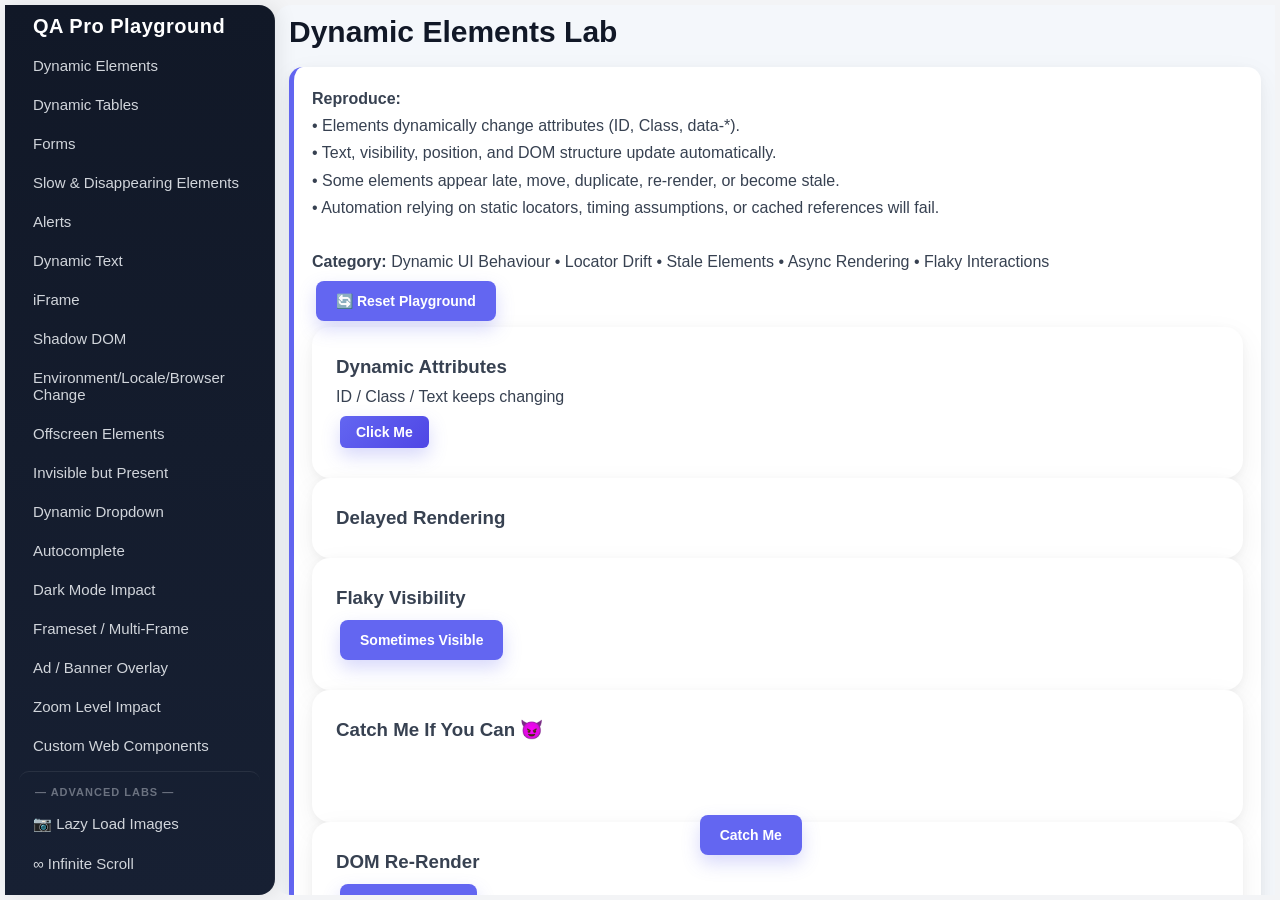
==== index.html @ c6ba85a1 "Add files via upload" ====
<!DOCTYPE html>
<html lang="en">

<head>
  <meta charset="UTF-8">
  <link rel="stylesheet" href="css/styles.css">
  <link rel="stylesheet" href="css/env-simulator.css">
  <title>QA Pro Automation Playground - Advanced</title>
  <!-- STABLE MODE + DOM utilities — must be first, before any other JS -->
  <script>
    window.STABLE_MODE = window.location.pathname.startsWith('/stable');
    if (window.STABLE_MODE) document.title = 'QA Pro Automation Playground - STABLE';

    // domHide: fully removes element from DOM (automation tools can no longer find it)
    // domShow: restores it to its original position
    // domToggle: convenience wrapper
    window.domHide = function(el) {
      if (!el || el._domRemoved) return;
      el._domParent  = el.parentNode;
      el._domNext    = el.nextSibling;
      if (el.parentNode) el.parentNode.removeChild(el);
      el._domRemoved = true;
    };
    window.domShow = function(el) {
      if (!el || !el._domRemoved) return;
      if (el._domNext && el._domNext.parentNode === el._domParent) {
        el._domParent.insertBefore(el, el._domNext);
      } else if (el._domParent) {
        el._domParent.appendChild(el);
      }
      el._domRemoved = false;
    };
    window.domToggle = function(el, show) {
      show ? window.domShow(el) : window.domHide(el);
    };
  </script>
  <style>
    /* =========================
   GLOBAL
========================= */
    * {
      margin: 0;
      padding: 0;
      box-sizing: border-box;
    }

    html {
      height: 100%;
      overflow: hidden;
    }

    :root {
      --bg: #f4f7fb;
      --sidebar: #111827;
      --sidebar-hover: #1f2937;
      --primary: #6366f1;
      --primary-dark: #4f46e5;
      --text: #1f2937;
      --muted: #6b7280;
      --border: #e5e7eb;
      --card: #ffffff;
      --success: #10b981;
      --danger: #ef4444;
      --shadow:
        0 10px 30px rgba(0, 0, 0, 0.06),
        0 2px 8px rgba(0, 0, 0, 0.04);
    }

    body {
      display: flex;
      height: 100vh;
      background: var(--bg);
      font-family:
        Inter,
        Segoe UI,
        sans-serif;
      color: var(--text);
      overflow: hidden;
    }

    /* =========================
   SIDEBAR
========================= */
    #sidebar {
      width: 270px;
      height: 100%;
      overflow-y: auto;

      background:
        linear-gradient(180deg,
          #111827 0%,
          #172033 100%);

      padding: 0 14px 12px;

      border-right: 1px solid rgba(255, 255, 255, 0.05);

      box-shadow:
        4px 0 20px rgba(0, 0, 0, 0.08);

      position: relative;
      border-radius: 0 16px 16px 0;
    }

    #sidebar::before {
      content: "QA Pro Playground";
      display: block;

      color: white;
      font-size: 20px;
      font-weight: 700;
      letter-spacing: 0.5px;

      margin-bottom: 6px;
      padding: 10px 14px 4px;
    }

    #sidebar div {
      padding: 9px 14px;
      margin-bottom: 4px;

      border-radius: 10px;

      color: #d1d5db;
      font-size: 15px;
      font-weight: 500;

      cursor: pointer;

      transition: all 0.25s ease;
    }

    #sidebar div:hover {
      background:
        linear-gradient(135deg,
          rgba(99, 102, 241, 0.95),
          rgba(79, 70, 229, 0.95));

      color: white;

      transform: translateX(4px);

      box-shadow:
        0 8px 20px rgba(99, 102, 241, 0.3);
    }

    /* =========================
   MAIN CONTENT
========================= */
    /* MAIN CONTENT */
    #content {
      flex: 1;
      height: 100%;
      overflow-y: auto;
      overflow-x: hidden;
      padding: 0;
      background: #f4f7fb;
      scroll-behavior: smooth;
      border-radius: 16px 0 0 16px;
    }

    /* Custom Scrollbar */
    #content::-webkit-scrollbar {
      width: 12px;
    }

    #content::-webkit-scrollbar-track {
      background: #edf2f7;
      border-radius: 20px;
    }

    #content::-webkit-scrollbar-thumb {
      background:
        linear-gradient(180deg,
          #6366f1,
          #7c3aed);

      border-radius: 20px;
      border: 3px solid #edf2f7;
    }

    #content::-webkit-scrollbar-thumb:hover {
      background:
        linear-gradient(180deg,
          #4f46e5,
          #6d28d9);
    }

    /* =========================
   SECTIONS
========================= */
    .section {
      animation: fadeIn 0.25s ease;
      padding: 10px 14px 14px;
    }

    .section h2 {
      font-size: 30px;
      margin-bottom: 18px;
      color: #111827;
      font-weight: 700;
    }

    /* =========================
   NOTE BOX
========================= */
    .note {
      background: white;

      border-left: 5px solid var(--primary);

      padding: 18px;
      margin-bottom: 22px;

      border-radius: 14px;

      box-shadow: var(--shadow);

      line-height: 1.7;
      color: #374151;
    }

    /* =========================
   BUTTONS
========================= */
    button,
    .btn {
      border: none;
      outline: none;

      padding: 12px 18px;
      margin: 6px 4px;

      border-radius: 12px;

      background:
        linear-gradient(135deg,
          var(--primary),
          var(--primary-dark));

      color: white;
      font-weight: 600;
      font-size: 14px;

      cursor: pointer;

      transition: all 0.25s ease;

      box-shadow:
        0 8px 18px rgba(99, 102, 241, 0.25);
    }

    button:hover,
    .btn:hover {
      transform: translateY(-2px);

      box-shadow:
        0 14px 24px rgba(99, 102, 241, 0.35);
    }

    button:active,
    .btn:active {
      transform: scale(0.97);
    }

    button:disabled {
      background: #cbd5e1;
      cursor: not-allowed;
      box-shadow: none;
    }

    /* =========================
   INPUTS
========================= */

    input[type="text"],
    input[type="password"],
    textarea,
    select {
      width: 100%;
      max-width: 350px;

      padding: 12px 14px;
      margin: 10px 0;

      border: 1px solid var(--border);
      border-radius: 12px;

      background: white;

      font-size: 14px;

      transition: all 0.2s ease;
    }

    input:focus {
      border-color: var(--primary);

      box-shadow:
        0 0 0 4px rgba(99, 102, 241, 0.12);

      outline: none;
    }

    .hidden {
      display: none;
    }

    /* =========================
   TABLES
========================= */
    table {
      width: 100%;
      margin-top: 18px;

      border-collapse: collapse;

      background: white;

      border-radius: 16px;
      overflow: hidden;

      box-shadow: var(--shadow);
    }

    table:not(.active) {
      display: none;
    }

    th {
      background:
        linear-gradient(135deg,
          #4f46e5,
          #6366f1);

      color: white;

      padding: 14px;

      font-size: 14px;
      font-weight: 600;
      letter-spacing: 0.3px;

      text-align: left;
    }

    td {
      padding: 14px;
      border-bottom: 1px solid #f1f5f9;

      transition: background 0.2s ease;
    }

    tr:hover td {
      background: #f8fafc;
    }

    td[contenteditable="true"]:focus {
      background: #eef2ff;
      outline: 2px solid rgba(99, 102, 241, 0.15);
    }

    td.invalid {
      background: #fee2e2 !important;
      color: #991b1b;
      border: 1px solid #ef4444;
    }

    #filterPopup {
      position: absolute;
      min-width: 220px;
      background: white;
      border-radius: 12px;
      box-shadow: var(--shadow);
      padding: 12px;
      z-index: 5000;
      display: flex;
      flex-direction: column;
      gap: 8px;
    }

    #filterPopup input,
    #filterPopup select {
      width: 100%;
    }

    .filter-actions {
      display: flex;
      justify-content: flex-end;
      gap: 8px;
    }

    #filterPopup.hidden {
      display: none !important;
    }

    /* =========================
   GEAR ICON
========================= */
    .gear {
      position: fixed;
      top: 18px;
      right: 20px;

      width: 52px;
      height: 52px;

      display: flex;
      align-items: center;
      justify-content: center;

      border-radius: 50%;

      background:
        linear-gradient(135deg,
          #6366f1,
          #7c3aed);

      color: white;
      font-size: 24px;

      cursor: pointer;

      user-select: none;

      z-index: 3000;

      box-shadow:
        0 10px 25px rgba(99, 102, 241, 0.35);

      transition: all 0.25s ease;
    }

    .gear:hover {
      transform:
        rotate(90deg) scale(1.08);

      box-shadow:
        0 16px 28px rgba(99, 102, 241, 0.45);
    }

    /* =========================
   SETTINGS PANEL
========================= */
    #settings {
      position: fixed;

      top: 84px;
      right: 20px;

      width: 290px;
      max-height: 420px;
      overflow-y: auto;

      padding: 18px;

      background:
        rgba(255, 255, 255, 0.92);

      backdrop-filter: blur(14px);

      border:
        1px solid rgba(255, 255, 255, 0.4);

      border-radius: 20px;

      box-shadow:
        0 20px 40px rgba(0, 0, 0, 0.12);

      z-index: 2000;

      cursor: move;

      animation: popup 0.25s ease;
    }

    #settings::before {
      content: "⚙ Settings";

      display: block;

      margin-bottom: 16px;
      padding-bottom: 12px;

      border-bottom: 1px solid #e5e7eb;

      font-size: 16px;
      font-weight: 700;
      color: #111827;
    }

    #settings label {
      display: flex;
      align-items: center;
      gap: 12px;

      padding: 12px;

      margin-bottom: 10px;

      border-radius: 14px;

      background: #f8fafc;

      transition: all 0.2s ease;

      cursor: pointer;
    }

    #settings label:hover {
      background: #eef2ff;
      transform: translateX(4px);
    }

    #settings input[type="checkbox"] {
      width: 18px;
      height: 18px;

      accent-color: #6366f1;
    }

    /* =========================
   MODAL
========================= */
    .modal-overlay {
      position: fixed;
      inset: 0;

      background: rgba(0, 0, 0, 0.45);

      display: flex;
      align-items: center;
      justify-content: center;

      z-index: 5000;
    }

    .modal-box {
      width: 420px;
      max-width: 95%;

      background: white;

      padding: 24px;

      border-radius: 20px;

      box-shadow:
        0 20px 50px rgba(0, 0, 0, 0.2);

      animation: popup 0.25s ease;
    }

    .modal-box h3 {
      margin-bottom: 18px;
      font-size: 22px;
    }

    .modal-box label {
      display: block;
      margin-top: 14px;
      margin-bottom: 6px;
      font-weight: 600;
    }

    .modal-actions {
      display: flex;
      justify-content: flex-end;
      gap: 10px;
      margin-top: 24px;
    }

    .cancel-btn {
      background: #9ca3af;
    }

    .modal-error {
      color: #dc2626;
      margin-top: 14px;
      font-size: 14px;
    }

    /* =========================
   FORMS
========================= */

    .valid {
      border-color: var(--success);
      background-image: url('data:image/svg+xml;utf8,<svg fill="%2310b981" xmlns="http://www.w3.org/2000/svg" viewBox="0 0 20 20"><path d="M16.7 5.3l-8 8-3.4-3.4-1.4 1.4 4.8 4.8 9.4-9.4z"/></svg>');
      background-repeat: no-repeat;
      background-position: right 10px center;
    }

    /* =========================
   STEPPER (STAGE NAV)
========================= */
    .stepper {
      display: flex;
      gap: 12px;
      margin-bottom: 30px;
      flex-wrap: wrap;
    }

    .step {
      padding: 10px 18px;
      border-radius: 30px;
      background: #e5e7eb;
      color: #6b7280;
      font-size: 13px;
      font-weight: 600;
      cursor: pointer;
      transition: all 0.25s ease;
      border: 2px solid transparent;
    }

    .step.active {
      background: linear-gradient(135deg, #6366f1, #4f46e5);
      color: white;
      box-shadow: 0 6px 16px rgba(99, 102, 241, 0.3);
    }

    .step.completed {
      background: #10b981;
      color: white;
    }

    .step.disabled {
      opacity: 0.4;
      cursor: not-allowed;
    }

    /* =========================
   FORM CARD
========================= */
    .card {
      background: white;
      padding: 24px;
      border-radius: 18px;
      box-shadow: var(--shadow);
      max-width: 100%;
    }

    /* =========================
   FORM GRID
========================= */
    .form-grid {
      display: grid;
      grid-template-columns: repeat(auto-fit, minmax(250px, 1fr));
      gap: 16px;
    }

    /* =========================
   FORM GROUP
========================= */
    .form-group {
      display: flex;
      flex-direction: column;
    }

    .form-group label {
      font-size: 13px;
      font-weight: 600;
      margin-bottom: 6px;
      color: #374151;
    }

    .form-actions {
      margin-top: 20px;
      display: flex;
      justify-content: flex-end;
      gap: 10px;
    }

    .subtab {
      padding: 10px 14px;
      border-radius: 10px;
      margin-bottom: 8px;
      background: #f1f5f9;
      cursor: pointer;
      font-size: 13px;
      font-weight: 500;
      transition: all 0.2s ease;
    }

    .subtab:hover {
      background: #e0e7ff;
    }

    .subtab.active {
      background: #6366f1;
      color: white;
    }

    /* ===============================
   GLOBAL
================================*/
    body {
      font-family: Arial;
      background: #f3f4f6;
      padding: 5px;
    }

    button {
      padding: 12px 20px;
      border: none;
      background: #6366f1;
      color: white;
      border-radius: 8px;
      cursor: pointer;
    }

    .hidden {
      display: none !important;
    }

    /* ===============================
   STATUS AREA
================================*/
    .status-box {
      margin-top: 20px;
      padding: 16px;
      background: white;
      border-radius: 10px;
      border-left: 5px solid #6366f1;
    }

    /* ===============================
   FULL PAGE SPINNER OVERLAY
================================*/
    #spinnerOverlay {

      position: fixed;
      inset: 0;

      background: rgba(0, 0, 0, .65);

      display: flex;
      align-items: center;
      justify-content: center;

      z-index: 9999;
    }

    /* Center Card */
    .spinner-card {
      background: white;
      padding: 40px;
      border-radius: 16px;
      text-align: center;
      width: 320px;
    }

    /* Spinner */
    .loader {
      width: 60px;
      height: 60px;
      border: 6px solid #e5e7eb;
      border-top-color: #6366f1;
      border-radius: 50%;
      animation: spin 1s linear infinite;
      margin: 0 auto 20px;
    }

    @keyframes spin {
      to {
        transform: rotate(360deg);
      }
    }

    .progress {
      font-size: 22px;
      font-weight: bold;
      margin-top: 10px;
    }

    .status-text {
      margin-top: 10px;
      color: #555;
    }

    /* ===============================
   DATA CARD
================================*/
    .data-card {
      margin-top: 25px;
      padding: 20px;
      background: #ecfeff;
      border-left: 5px solid #06b6d4;
      border-radius: 10px;
    }

    /* =========================
   IFRAME
========================= */


    iframe {

      height: 60vh;
      min-height: 400px;
      border: none;
      border-radius: 16px;

      background: white;

      box-shadow: var(--shadow);
    }

    /* =========================
   SHADOW HOST
========================= */
    #shadow-host {
      margin-top: 20px;
      padding: 20px;

      background: white;
      border-radius: 16px;

      box-shadow: var(--shadow);
    }

    /* =========================
   LISTS
========================= */
    ul {
      margin-top: 16px;
      padding-left: 20px;
    }

    li {
      margin-bottom: 10px;
    }

    /* =========================
   SPINNER
========================= */
    #spinner {
      margin-top: 14px;

      display: inline-flex;
      align-items: center;
      gap: 10px;

      padding: 12px 18px;

      border-radius: 12px;

      background: white;

      box-shadow: var(--shadow);

      color: #374151;
    }

    #spinner::before {
      content: "";

      width: 18px;
      height: 18px;

      border: 3px solid #dbeafe;
      border-top-color: #6366f1;

      border-radius: 50%;

      animation: spin 0.8s linear infinite;
    }

    /* =========================
   SCROLLBAR
========================= */
    ::-webkit-scrollbar {
      width: 10px;
      height: 10px;
    }

    ::-webkit-scrollbar-thumb {
      background: #c7d2fe;
      border-radius: 20px;
    }

    ::-webkit-scrollbar-track {
      background: transparent;
    }

    /* =========================
   ANIMATIONS
========================= */
    @keyframes fadeIn {
      from {
        opacity: 0;
        transform: translateY(8px);
      }

      to {
        opacity: 1;
        transform: translateY(0);
      }
    }

    @keyframes popup {
      from {
        opacity: 0;
        transform:
          translateY(-10px) scale(0.96);
      }

      to {
        opacity: 1;
        transform:
          translateY(0) scale(1);
      }
    }

    @keyframes spin {
      to {
        transform: rotate(360deg);
      }
    }

    /* =========================
   UTILITIES
========================= */
    .hidden {
      display: none;
    }


    .playground-frame {
      width: 100%;
      height: 700px;
      border: none;
      border-radius: 16px;
      background: white;
      margin-top: 16px;
    }

    .status-box {
      background: #f9fafb;
      padding: 12px;
      border-radius: 10px;
      margin: 12px 0;
      font-size: 14px;
    }

    .controls {
      display: flex;
      gap: 10px;
      margin-bottom: 10px;
    }

    /* =============================
   CUSTOM ALERT
============================= */

    .toggle {
      font-weight: bold;
    }

    .alert-overlay {
      position: fixed;
      inset: 0;
      background: rgba(0, 0, 0, .6);
      display: flex;
      justify-content: center;
      align-items: center;
      z-index: 9999;
    }

    .hidden {
      display: none;
    }

    .alert-card {
      width: 380px;
      background: #fff;
      border-radius: 12px;
      box-shadow: 0 15px 40px rgba(0, 0, 0, .25);
      animation: scaleIn .25s ease;
      overflow: hidden;
    }

    @keyframes scaleIn {
      from {
        transform: scale(.8);
        opacity: 0;
      }

      to {
        transform: scale(1);
        opacity: 1;
      }
    }

    .alert-header {
      background: #111827;
      color: #fff;
      padding: 15px;
    }

    .alert-body {
      padding: 20px;
    }

    .alert-body input {
      width: 100%;
      margin-top: 10px;
      padding: 8px;
    }

    .alert-footer {
      padding: 15px;
      display: flex;
      justify-content: flex-end;
      gap: 10px;
    }

    .btn {
      border: none;
      padding: 8px 16px;
      border-radius: 6px;
      cursor: pointer;
    }

    .btn.primary {
      background: #2563eb;
      color: white;
    }

    .btn.secondary {
      background: #e5e7eb;
    }

    .dynamic-box {
      margin-top: 20px;
      padding: 20px;
      background: #f4f7fb;
      border-radius: 8px;
      font-size: 18px;
      min-height: 50px;
    }
  
    /* =========================
       ADVANCED LABS CSS
    ========================= */
    .ll-grid{display:grid;grid-template-columns:repeat(auto-fill,minmax(220px,1fr));gap:16px;margin-top:16px;}
    .ll-card{background:#fff;border-radius:12px;padding:12px;box-shadow:var(--shadow);}
    .ll-card img{border-radius:8px;width:100%;display:block;}
    #inf-container{height:480px;overflow-y:auto;border:1px solid var(--border);border-radius:12px;background:#fff;}
    #inf-container table{margin-top:0;border-radius:0;}
    .inf-loader{display:none;justify-content:center;align-items:center;padding:20px;color:var(--muted);}
    .sbadge{padding:3px 10px;border-radius:20px;font-size:12px;font-weight:600;}
    .sbadge-active{background:#d1fae5;color:#065f46;}
    .sbadge-pending{background:#fef3c7;color:#92400e;}
    .sbadge-inactive{background:#f3f4f6;color:#374151;}
    .sbadge-review{background:#ede9fe;color:#5b21b6;}
    .acc-item{border:1px solid var(--border);border-radius:10px;margin-bottom:8px;overflow:hidden;}
    .acc-header{padding:14px 18px;cursor:pointer;display:flex;justify-content:space-between;align-items:center;background:#fff;font-weight:600;}
    .acc-header:hover{background:#f8fafc;}
    .acc-body{padding:14px 18px;background:#f8fafc;border-top:1px solid var(--border);}
    .tree-nav{list-style:none;padding:0;}
    .tree-nav li{padding:2px 0;}
    .tree-toggle{cursor:pointer;margin-right:6px;color:var(--primary);}
    .tree-leaf{cursor:pointer;padding:5px 10px;border-radius:6px;display:inline-block;}
    .tree-leaf:hover{background:#e0e7ff;}
    .tree-active{background:#e0e7ff;color:var(--primary);font-weight:600;}
    .hm-menu{display:flex;gap:0;list-style:none;padding:0;background:#1f2937;border-radius:10px;overflow:visible;position:relative;}
    .hm-parent{position:relative;padding:14px 20px;color:#d1d5db;cursor:pointer;font-weight:500;}
    .hm-parent:hover{background:#374151;color:#fff;}
    .hm-sub{position:absolute;top:100%;left:0;background:#fff;border-radius:10px;box-shadow:var(--shadow);min-width:200px;z-index:100;list-style:none;padding:8px 0;}
    .hm-sub li{padding:10px 16px;cursor:pointer;font-size:14px;color:#1f2937;white-space:nowrap;}
    .hm-sub li:hover{background:#f0f4ff;color:var(--primary);}
    .hm-sub-parent{position:relative;}
    .hm-sub2{position:absolute;left:100%;top:-8px;background:#fff;border-radius:10px;
      box-shadow:var(--shadow);min-width:190px;z-index:102;list-style:none;padding:8px 0;}
    .hm-sub2 li{padding:10px 16px;cursor:pointer;font-size:13px;color:#1f2937;white-space:nowrap;}
    .hm-sub2 li:hover{background:#f0f4ff;color:var(--primary);}
    .hm-sub-arrow{float:right;font-size:11px;opacity:0.55;margin-left:8px;}
    .hm-delay-badge{font-size:10px;background:rgba(255,255,255,.18);color:#c7d2fe;
      padding:1px 7px;border-radius:8px;margin-left:6px;font-weight:400;vertical-align:middle;}
    #anim-panel{display:none;padding:20px;background:linear-gradient(135deg,#6366f1,#7c3aed);color:#fff;border-radius:12px;margin:16px 0;font-size:18px;font-weight:700;}
    @keyframes slideInPanel{from{opacity:0;transform:translateX(-40px)}to{opacity:1;transform:translateX(0)}}
    .anim-in{animation:slideInPanel 40s cubic-bezier(.4,0,.2,1) forwards;}
    .dd-zone{min-height:120px;border:2px dashed var(--border);border-radius:12px;padding:20px;text-align:center;color:var(--muted);transition:all .2s;margin-top:16px;}
    .dd-zone.dd-hover{border-color:var(--primary);background:#e0e7ff;}
    .dd-items{display:flex;flex-wrap:wrap;gap:10px;margin-top:16px;}
    .dd-item{background:#6366f1;color:#fff;padding:10px 18px;border-radius:10px;cursor:grab;font-weight:600;user-select:none;}
    .dd-item.dd-dragging{opacity:.4;}
    .dd-item.dd-dropped{background:#10b981;}
    .sort-list{list-style:none;padding:0;margin-top:12px;}
    .sort-item{padding:12px 16px;background:#fff;border:1px solid var(--border);border-radius:10px;margin-bottom:8px;cursor:grab;font-weight:500;}
    .sort-item.dd-over{border-color:var(--primary);background:#e0e7ff;}
    .cs-track{position:relative;height:8px;background:#e5e7eb;border-radius:4px;cursor:pointer;margin:24px 0 8px;}
    .cs-fill{position:absolute;left:0;top:0;height:100%;background:var(--primary);border-radius:4px;}
    .cs-thumb{position:absolute;top:50%;transform:translate(-50%,-50%);width:22px;height:22px;border-radius:50%;background:#fff;border:3px solid var(--primary);cursor:grab;box-shadow:0 2px 8px rgba(0,0,0,.15);}
    .cal-grid{display:grid;grid-template-columns:repeat(7,1fr);gap:4px;margin-top:12px;}
    .cal-hdr{text-align:center;font-size:12px;font-weight:700;color:var(--muted);padding:6px 0;}
    .cal-cell{text-align:center;padding:8px 4px;border-radius:8px;cursor:pointer;font-size:13px;}
    .cal-cell:hover{background:#e0e7ff;color:var(--primary);}
    .cal-sel{background:var(--primary)!important;color:#fff!important;}
    .cal-empty{background:transparent;cursor:default;}
    .cal-nav{display:flex;align-items:center;gap:10px;margin-bottom:4px;}
    .cal-nav button{padding:6px 14px;font-size:13px;}
    .chat-wrap{border:1px solid var(--border);border-radius:14px;overflow:hidden;max-width:600px;background:#fff;}
    #chat-thread{height:320px;overflow-y:auto;padding:16px;display:flex;flex-direction:column;gap:10px;}
    .cmsg{display:flex;}
    .cmsg-user{justify-content:flex-end;}
    .cmsg-bot{justify-content:flex-start;}
    .cbubble{max-width:75%;padding:10px 14px;border-radius:16px;font-size:14px;line-height:1.5;}
    .cmsg-user .cbubble{background:var(--primary);color:#fff;border-bottom-right-radius:4px;}
    .cmsg-bot .cbubble{background:#f1f5f9;color:#111827;border-bottom-left-radius:4px;}
    .ctyping span{display:inline-block;width:6px;height:6px;background:#94a3b8;border-radius:50%;animation:typing 1s infinite;}
    .ctyping span:nth-child(2){animation-delay:.2s;}
    .ctyping span:nth-child(3){animation-delay:.4s;}
    @keyframes typing{0%,60%,100%{transform:translateY(0)}30%{transform:translateY(-6px)}}
    .chat-input-row{display:flex;gap:8px;padding:12px;border-top:1px solid var(--border);}
    #chat-input{flex:1;max-width:none;margin:0;padding:10px 14px;border-radius:10px;}
    #chat-send{margin:0;padding:10px 18px;}
    .cap-grid{display:grid;grid-template-columns:repeat(3,1fr);gap:10px;max-width:320px;margin:14px 0;}
    .cap-tile{font-size:36px;text-align:center;padding:14px;background:#f8fafc;border:2px solid transparent;border-radius:10px;cursor:pointer;user-select:none;transition:all .15s;}
    .cap-tile:hover{border-color:var(--primary);}
    .cap-sel{border-color:var(--primary)!important;background:#e0e7ff;}
    #kb-card-grid{display:grid;grid-template-columns:repeat(auto-fill,minmax(180px,1fr));gap:12px;margin-top:16px;}
    .kb-card{padding:16px;background:#fff;border-radius:12px;box-shadow:var(--shadow);cursor:pointer;outline:none;font-weight:600;text-align:center;}
    .kb-card:focus{box-shadow:0 0 0 4px rgba(99,102,241,.3);border-color:var(--primary);}
    #kb-modal{position:fixed;inset:0;background:rgba(0,0,0,.5);display:flex;align-items:center;justify-content:center;z-index:9999;}
    #kb-modal-content{background:#fff;padding:32px;border-radius:16px;max-width:400px;width:90%;}
    .notif-bell-wrap{position:relative;display:inline-block;margin-bottom:16px;}
    #notif-bell{font-size:28px;cursor:pointer;background:none;border:none;padding:0;box-shadow:none;}
    #notif-badge{position:absolute;top:-6px;right:-6px;background:#ef4444;color:#fff;font-size:11px;font-weight:700;min-width:18px;height:18px;border-radius:9px;display:none;align-items:center;justify-content:center;padding:0 4px;}
    #notif-panel{background:#fff;border:1px solid var(--border);border-radius:14px;box-shadow:var(--shadow);width:320px;max-height:400px;overflow-y:auto;margin-top:8px;}
    #notif-panel-header{padding:12px 16px;font-weight:700;border-bottom:1px solid var(--border);background:#f8fafc;border-radius:14px 14px 0 0;}
    .kpi-grid{display:grid;grid-template-columns:repeat(auto-fill,minmax(160px,1fr));gap:14px;margin-top:16px;}
    .kpi-card{background:#fff;border-radius:12px;padding:16px;box-shadow:var(--shadow);text-align:center;}
    .kpi-label{font-size:12px;color:var(--muted);font-weight:600;text-transform:uppercase;letter-spacing:.5px;}
    .kpi-val{font-size:28px;font-weight:800;color:#111827;margin-top:6px;transition:color .4s;}
    @keyframes slideInToast{from{opacity:0;transform:translateX(100%)}to{opacity:1;transform:translateX(0)}}
    #toast-container{position:fixed;top:20px;right:20px;z-index:9999;display:flex;flex-direction:column;gap:10px;pointer-events:none;}
    #toast-container>*{pointer-events:auto;}

  </style>
</head>

<body>

  <!-- ===== STABLE MODE BANNER (hidden in dynamic mode) ===== -->
  <div id="stable-banner" style="
    display: none;
    position: fixed; top: 0; left: 0; right: 0; z-index: 99999;
    background: linear-gradient(90deg, #10b981, #059669);
    color: white; text-align: center;
    padding: 6px 12px; font-size: 13px; font-weight: 700;
    letter-spacing: 0.4px; box-shadow: 0 2px 8px rgba(0,0,0,0.2);
  ">
    ✅ STABLE MODE — Fixed locators · No dynamic chaos · iFrames inlined · Baseline ready
  </div>
  <script>
    if (window.STABLE_MODE) {
      document.getElementById('stable-banner').style.display = 'block';
      // Push content down so banner doesn't overlap sidebar/content
      document.addEventListener('DOMContentLoaded', () => {
        document.body.style.paddingTop = '30px';
      });
    }
  </script>

  <div id="sidebar">
    <div onclick="show('dynamicElements')">Dynamic Elements</div>
    <div onclick="show('tables')">Dynamic Tables</div>
    <div onclick="show('forms')">Forms</div>
    <div onclick="show('slowAndDisappearingElements')">Slow & Disappearing Elements</div>
    <div onclick="show('alerts')">Alerts</div>
    <div onclick="show('dynamicText')">Dynamic Text</div>
    <div onclick="show('iframeSec')">iFrame</div>
    <div onclick="show('shadow')">Shadow DOM</div>
    <div onclick="show('env')">Environment/Locale/Browser Change</div>
    <div onclick="show('offscreen')">Offscreen Elements</div>
    <div onclick="show('invisible')">Invisible but Present</div>
    <div onclick="show('dynamicDropdown')">Dynamic Dropdown</div>
    <div onclick="show('autocomplete')">Autocomplete</div>
    <div onclick="show('darkMode')">Dark Mode Impact</div>
    <div onclick="show('framesetSec')">Frameset / Multi-Frame</div>
    <div onclick="show('adOverlay')">Ad / Banner Overlay</div>
    <div onclick="show('zoomImpact')">Zoom Level Impact</div>
    <div onclick="show('webComponents')">Custom Web Components</div>
    <div style="color:#6b7280;font-size:11px;padding:14px 16px 4px;font-weight:700;text-transform:uppercase;letter-spacing:1px;cursor:default;pointer-events:none;border-top:1px solid rgba(255,255,255,0.08);margin-top:8px;">— Advanced Labs —</div>
    <div onclick="show('lazyLoadSection')">📷 Lazy Load Images</div>
    <div onclick="show('infiniteScroll')">∞ Infinite Scroll</div>
    <div onclick="show('accordion')">🪗 Accordion</div>
    <div onclick="show('expandMenu')">🌳 Tree Menu</div>
    <div onclick="show('hoverMenu')">🖱️ Hover Menu</div>
    <div onclick="show('animationTiming')">🎞️ CSS Animations</div>
    <div onclick="show('dragDrop')">🖱️ Drag & Drop</div>
    <div onclick="show('sliderControls')">🎚️ Sliders</div>
    <div onclick="show('canvasChart')">📊 Canvas Chart</div>
    <div onclick="show('svgGraph')">🕸️ SVG Graph</div>
    <div onclick="show('chatStream')">💬 Chat Stream</div>
    <div onclick="show('captchaSection')">🤖 CAPTCHA Lab</div>
    <div onclick="show('keyboardNav')">⌨️ Keyboard Nav</div>
    <div onclick="show('dashboardSection')">📡 Live Dashboard</div>
    <div onclick="show('toastMessages')">🍞 Toast Messages</div>
    <div onclick="show('calendarPicker')">📅 Calendar / Date Picker</div>
    <div onclick="show('dropdownScenarios')">⬇️ Multi-Select &amp; Dependent Dropdowns</div>
    <div onclick="show('sessionAttributes')">🔐 Session-Based Attributes</div>
    <a href="locator-break-reproduction-guide.html" target="_blank" style="display:flex;align-items:center;gap:8px;padding:10px 16px;color:#9ca3af;text-decoration:none;font-size:13px;border-top:1px solid rgba(255,255,255,0.08);margin-top:8px;transition:color .2s;" onmouseover="this.style.color='#f9fafb'" onmouseout="this.style.color='#9ca3af'">
      <span style="font-size:15px;">📖</span> Locator Break Guide
    </a>
  </div>

  <div id="content">

    <!-- ELEMENTS -->
    <div id="dynamicElements" class="section">
      <h2>Dynamic Elements Lab</h2>
      <div class="note">
        <b>Reproduce:</b><br>

        • Elements dynamically change attributes (ID, Class, data-*). <br>
        • Text, visibility, position, and DOM structure update automatically. <br>
        • Some elements appear late, move, duplicate, re-render, or become stale. <br>
        • Automation relying on static locators, timing assumptions, or cached references will fail. <br><br>

        <b>Category:</b> Dynamic UI Behaviour • Locator Drift • Stale Elements • Async Rendering • Flaky Interactions
        <br>

        <button onclick="DynamicLab.reset()">🔄 Reset Playground</button>

        <br>
        <!-- ===================== -->
        <!-- 1. Dynamic Attributes -->
        <!-- ===================== -->
        <div class="card" id="lab-attributes">
          <h3>Dynamic Attributes</h3>
          <p>ID / Class / Text keeps changing</p>

          <button id="btn-click" class="btn dyn-class" data-testid="stableBtn">
            Click Me
          </button>
        </div>


        <!-- ===================== -->
        <!-- 2. Delayed Element -->
        <!-- ===================== -->
        <div class="card" id="lab-delay">
          <h3>Delayed Rendering</h3>

          <button id="delayed-btn" class="hidden">
            I appear after delay
          </button>
        </div>


        <!-- ===================== -->
        <!-- 3. Visibility Toggle -->
        <!-- ===================== -->
        <div class="card" id="lab-visibility">
          <h3>Flaky Visibility</h3>

          <button id="toggle-btn">
            Sometimes Visible
          </button>
        </div>


        <!-- ===================== -->
        <!-- 4. Catch Me Button -->
        <!-- ===================== -->
        <div class="card" id="lab-catch">
          <h3>Catch Me If You Can 😈</h3>

          <button id="catch-me">
            Catch Me
          </button>
        </div>


        <!-- ===================== -->
        <!-- 5. DOM Re-render -->
        <!-- ===================== -->
        <div class="card" id="lab-stale">
          <h3>DOM Re-Render</h3>

          <button id="rerender-btn">
            I become stale
          </button>
        </div>


        <!-- ===================== -->
        <!-- 6. Duplicate Elements -->
        <!-- ===================== -->
        <div class="card" id="lab-duplicate">
          <h3>Duplicate Locator Trap</h3>

          <div id="duplicate-box">
            <button class="dup">Duplicate</button>
          </div>
        </div>


        <!-- ===================== -->
        <!-- 7. Async Enable -->
        <!-- ===================== -->
        <div class="card" id="lab-async">
          <h3>Async Enable Button</h3>

          <button id="async-btn" disabled>
            Wait Until Enabled
          </button>
        </div>

        <p id="text-output"></p>
      </div>
    </div>

    <!-- TABLES -->
    <div id="tables" class="section hidden">
      <h2>Dynamic Table Lab</h2>
      <div class="note">
        <b>Reproduce:</b><br>
        - Hidden duplicate table exists<br>
        - Click ⚙ → toggle columns<br>
        - Uncheck → column removed from DOM<br>
        - Re-check → column re-rendered<br>
        - Inline edit cells<br>
        - Search/filter table<br>
        <br>
        <b>Category:</b> Hidden/Duplicate Elements
      </div>

      <span class="gear" onclick="toggleSettings()">⚙</span>
      <div id="settings" class="hidden"></div>

      <div style="display:flex;gap:12px;flex-wrap:wrap;margin-bottom:14px;">
        <button onclick="openAddModal()">+ Add Record</button>

        <input placeholder="Global Search..." onkeyup="filterTable(this.value)">

      </div>

      <!-- Hidden Duplicate -->
      <table id="table1">
        <thead>
          <tr>
            <th>#</th>
            <th>Name</th>
            <th>Date</th>
            <th>Price</th>
          </tr>
        </thead>
        <tbody class="body"></tbody>
      </table>

      <script>
        if (window.STABLE_MODE) document.getElementById('table1').remove();
      </script>

      <!-- Active Table -->
      <table id="table2" class="active">
        <thead>
          <tr id="headerRow"></tr>
        </thead>
        <tbody class="body"></tbody>
      </table>

      <div id="filterPopup" class="hidden"></div>

      <!-- ADD RECORD MODAL -->
      <div id="modalOverlay" class="modal-overlay hidden">

        <div class="modal-box">

          <h3>Add New Record</h3>

          <label>Name</label>
          <input id="newName" placeholder="Enter name">

          <label>Date</label>
          <input id="newDate" type="date">

          <label>Price</label>
          <input id="newPrice" placeholder="$99.99">

          <div id="modalError" class="modal-error"></div>

          <div class="modal-actions">
            <button onclick="addRecord()">Save</button>
            <button onclick="closeAddModal()" class="cancel-btn">
              Cancel
            </button>
          </div>

        </div>

      </div>

    </div>

    <!-- FORMS -->
    <div id="forms" class="section hidden">

      <h2>Enterprise Form Playground</h2>

      <div class="note">
        <b>Covers:</b><br>
        - All input types<br>
        - File upload + preview<br>
        - Multi-stage wizard<br>
        - Vertical tabs inside stage<br>
        - Breadcrumb navigation<br>
        - Conditional fields<br>
        <b>Reproduce:</b> Two inputs share same class → ambiguous locator<br>
        Hidden button becomes enabled after typing
      </div>

      <!-- =========================
   BREADCRUMBS
========================= -->
      <div id="breadcrumb" style="margin-bottom:16px;color:#6b7280;"></div>

      <!-- =========================
   STAGE TABS (WIZARD)
========================= -->
      <div class="stepper">
        <div class="step active" data-step="1" onclick="switchStage(1)">Basic</div>
        <div class="step" data-step="2" onclick="switchStage(2)">Details</div>
        <div class="step" data-step="3" onclick="switchStage(3)">Upload</div>
        <div class="step" data-step="4" onclick="switchStage(4)">Review</div>
      </div>

      <!-- =========================
   STAGE 1
========================= -->
      <div id="stage1" class="form-stage card">

        <h3>Basic Info</h3>

        <!-- =========================
   SUB SECTIONS
========================= -->

        <h4>Personal Details</h4>

        <div class="form-grid">

          <div class="form-group">
            <label for="name">Full Name *</label>
            <input id="name" type="text">
          </div>

          <div class="form-group">
            <label for="phone">Phone</label>
            <input id="phone" type="tel">
          </div>

          <div class="form-group">
            <label for="dob">Date of Birth</label>
            <input id="dob" type="date">
          </div>

          <div class="form-group">
            <label for="gender">Gender *</label>
            <select id="gender">
              <option value="">Select</option>
              <option>Male</option>
              <option>Female</option>
            </select>
          </div>

        </div>

        <h4 style="margin-top:20px;">Credential Creation</h4>

        <div class="form-grid">

          <div class="form-group">
            <label for="username">Username *</label>
            <input id="username" type="text">
          </div>

          <div class="form-group">
            <label for="password">Password *</label>
            <input id="password" type="password" class="pwd-field">
          </div>

          <div class="form-group">
            <label for="confirmPassword">Confirm Password *</label>
            <input id="confirmPassword" type="password" class="pwd-field">
          </div>

        </div>

        <!-- =========================
   TERMS (IMPROVED)
========================= -->

        <div class="form-group" style="margin-top:18px;">
          <label style="display:flex;align-items:center;gap:10px;">
            <input id="terms" type="checkbox">
            I agree to the <b>Terms & Conditions</b> *
          </label>
          <div id="termsError" style="color:#ef4444;font-size:13px;display:none;">
            You must accept terms to continue
          </div>
        </div>

        <!-- ERROR -->
        <div id="stage1Error" style="color:#ef4444;margin-top:10px;"></div>

        <!-- ACTION -->
        <div class="form-actions">
          <button class="next-btn" onclick="switchStage(2)">Next</button>
        </div>

      </div>


      <!-- =========================
   STAGE 2
========================= -->
      <div id="stage2" class="form-stage card hidden">

        <h3>Advanced Details</h3>

        <div class="form-layout">

          <!-- LEFT TABS -->
          <div class="vertical-tabs">
            <div class="subtab active">Address</div>
            <div class="subtab">Preferences</div>
          </div>

          <!-- RIGHT CONTENT -->
          <div class="tab-content">

            <div id="address" class="subcontent">
              <div class="form-group">
                <label for="addressField">Address</label>
                <textarea id="addressField"></textarea>
              </div>

              <div class="form-group">
                <label for="city">City</label>
                <input id="city" type="text">
              </div>

              <div class="form-group">
                <label for="zip">Zip Code</label>
                <input id="zip" type="text">
              </div>
            </div>

            <div id="preferences" class="subcontent hidden">
              <div class="form-group">
                <label for="language">Language</label>
                <select id="language">
                  <option>English</option>
                  <option>Hindi</option>
                </select>
              </div>

              <div class="form-group">
                <label for="notifications">
                  <input id="notifications" type="checkbox"> Enable Notifications
                </label>
              </div>
            </div>

          </div>

        </div>

        <div class="form-actions">
          <button onclick="switchStage(1)">Back</button>
          <button class="next-btn" onclick="switchStage(3)">Next</button>
        </div>

      </div>


      <!-- =========================
   STAGE 3
========================= -->
      <div id="stage3" class="form-stage card hidden">

        <h3>Upload Documents</h3>

        <div class="form-group">
          <label for="fileUpload">Upload File</label>
          <input type="file" id="fileUpload">
        </div>

        <img id="preview" style="max-width:200px;margin-top:10px;display:none;" />

        <div class="form-group">
          <a href="#" download="sample.txt">Download Sample File</a>
        </div>

        <div class="form-actions">
          <button onclick="switchStage(2)">Back</button>
          <button class="next-btn" onclick="switchStage(4)">Next</button>
        </div>

      </div>


      <!-- =========================
   STAGE 4
========================= -->
      <div id="stage4" class="form-stage card hidden">

        <h3>Review & Submit</h3>

        <p>All data entered will be submitted.</p>

        <div id="reviewData"></div>

        <div class="form-actions">
          <button onclick="switchStage(3)">Back</button>
          <button onclick="submitForm()">Submit</button>
        </div>

      </div>
    </div>


    <!-- ALERTS -->
    <div id="slowAndDisappearingElements" class="section hidden">
      <h2>Slow + Disappearing Elements (Automation Failure Lab)</h2>
      <div class="note">
        <b>Reproduce:</b>
        Click Trigger → Full page spinner appears →
        Progress updates dynamically (1%–100%) →
        Spinner disappears →
        Status shows “Waiting for response” →
        Data appears after random delay →
        Data automatically disappears after 10s

        <br><br>

        <b>Category:</b>
        Async Processing • False Completion Signal • Disappearing Elements • Timing Synchronization Failure
      </div>
      <div>
        <button id="triggerBtn">Trigger Process</button>
        <div id="statusBox" class="status-box">
          Status: Idle
        </div>
        <div id="dataCard" class="data-card hidden">
          ✅ Response Data Loaded
        </div>
        <!-- ===============================
               SPINNER OVERLAY
          ================================-->
        <div id="spinnerOverlay" class="hidden">
          <div class="spinner-card">
            <div class="loader"></div>
            <div id="spinnerStatus">Triggered...</div>
            <div id="progress" class="progress">0%</div>
            <div class="status-text">
              Processing request
            </div>
          </div>
        </div>
      </div>
    </div>
    <!-- ALERTS -->
    <div id="alerts" class="section hidden">
      <h2>Different Types of Alerts</h2>
      <div class="note">
        <b>Reproduce:</b><br>

        • Click alert triggers → alert appears after random delay (3–10s).<br>
        • Some executions intentionally do NOT show an alert.<br>
        • Multiple alert types simulated:
        Prompt Input • Confirmation • Error • Delayed Notification.<br>
        • Alerts may overlap timing expectations or appear unpredictably.<br><br>

        <b>Category:</b>
        Alert Handling • Async Events • Conditional UI Behaviour • Timing Uncertainty • Flaky Synchronization
      </div>

      <label class="toggle">
        <input type="checkbox" id="alertModeToggle" onchange="toggleAlertMode()" />
        Use Browser Alerts
      </label>
      <!-- Trigger buttons -->

      <button onclick="showAlertWithDelay()">Show Alert With Delay</button>
      <button onclick="showPromptAlert()">Prompt Alert</button>
      <button onclick="showConfirmationAlert()">Confirmation Alert</button>
      <button onclick="showErrorAlert()">Error Alert</button>
    </div>

    <div id="customAlertOverlay" class="alert-overlay hidden">
      <div class="alert-card">

        <div class="alert-header">
          <h3 id="alertTitle"></h3>
        </div>

        <div class="alert-body">
          <p id="alertMessage"></p>
          <input id="alertInput" class="hidden" placeholder="Enter value..." />
        </div>

        <div class="alert-footer">
          <button id="alertCancel" class="btn secondary hidden">Cancel</button>
          <button id="alertOk" class="btn primary">OK</button>
        </div>

      </div>
    </div>

    <!-- Dynamic Text -->
    <div id="dynamicText" class="section hidden">

      <h2>Dynamic Text Simulator</h2>

      <div class="note">
        <b>Reproduce:</b>
        Select a dynamic behavior → Text updates automatically with async,
        random, streaming, disappearing, or time-based changes.

        <br><br>

        <b>Category:</b>
        Data Dependent UI • Async Rendering • Timing Instability •
        Streaming Content • Conditional UI State
      </div>

      <label>Select Dynamic Scenario:</label>
      <select id="dynamicMode" onchange="startDynamicMode()">
        <option value="counter">Auto Counter</option>
        <option value="population">Increasing Population</option>
        <option value="randomValue">Random Value</option>
        <option value="apiDelay">Async API Response</option>
        <option value="typing">Typing Animation</option>
        <option value="statusFlow">Status Flow</option>
        <option value="flicker">Flicker Message</option>
        <option value="visibilityDelay">Delayed Visibility</option>
        <option value="partial">Partial Dynamic Text</option>
        <option value="retry">Retry Loop</option>
        <option value="aiFlow">AI Processing Flow</option>
        <option value="randomResult">Random Success/Failure</option>
        <option value="dateTime">Live Date Time Formats</option>
      </select>

      <p id="dynamicOutput" class="dynamic-box">
        Waiting...
      </p>
    </div>

    <!-- IFRAME CONTEXT -->
    <div id="iframeSec" class="section hidden">

      <h2>iFrame Context</h2>

      <div class="note">
        <b>Reproduce:</b>
        iframe reloads automatically every 40 seconds and ID changes dynamically.
        Nested frames exist inside Level 1 → Level 2 → Level 3.

        <br><br>

        <b>Category:</b>
        Frame Switching • Dynamic DOM • Locator Stability
      </div>

      <!-- STATUS PANEL -->
      <div class="status-box">
        <p><b>Active Frame ID:</b> <span id="frameStatus">frame0</span></p>
        <p><b>Reload Counter:</b> <span id="frameReload">0</span></p>
      </div>

      <!-- ACTION BUTTONS -->
      <div class="controls">
        <button id="reloadFrameBtn">Reload Frame</button>
        <button id="spawnFrameBtn">Spawn New Frame</button>
      </div>

      <!-- IFRAME (dynamic mode) -->
      <iframe id="frame0" src="frames/level1.html" class="playground-frame">
      </iframe>

      <!-- STABLE MODE: iframes replaced with inlined divs (no real iframes) -->
      <div id="stable-frames" style="display:none; border:2px solid #e5e7eb; border-radius:14px; overflow:hidden; margin-top:16px;">

        <!-- ── LEVEL 1 ── -->
        <div id="stable-level1" style="padding:24px; background:#fff;">
          <h3 style="color:#6366f1; margin-bottom:4px;">🧩 Level 1 Frame</h3>
          <p style="color:#6b7280; font-size:13px; margin-bottom:18px;">Enter user details and preview nested frame behaviour.</p>
          <form onsubmit="return false;">
            <div style="margin-bottom:12px;">
              <label for="l1-name" style="display:block;font-size:13px;font-weight:600;margin-bottom:4px;">Name</label>
              <input id="l1-name" type="text" placeholder="Enter your name" style="padding:10px 12px;border:1px solid #e5e7eb;border-radius:10px;width:100%;max-width:320px;">
            </div>
            <div style="margin-bottom:12px;">
              <label for="l1-password" style="display:block;font-size:13px;font-weight:600;margin-bottom:4px;">Password</label>
              <input id="l1-password" type="password" placeholder="Enter password" style="padding:10px 12px;border:1px solid #e5e7eb;border-radius:10px;width:100%;max-width:320px;">
            </div>
            <div style="margin-bottom:12px;">
              <label style="display:flex;align-items:center;gap:8px;font-size:14px;cursor:pointer;">
                <input type="checkbox" id="l1-toggleAddress" onchange="domToggle(window._l1AddrBox, this.checked)">
                Enable Address
              </label>
            </div>
            <div id="l1-addressBox" style="margin-bottom:12px;">
              <label for="l1-address" style="display:block;font-size:13px;font-weight:600;margin-bottom:4px;">Address</label>
              <textarea id="l1-address" placeholder="Enter address" style="padding:10px 12px;border:1px solid #e5e7eb;border-radius:10px;width:100%;max-width:320px;"></textarea>
            </div>
            <div style="display:flex;gap:10px;margin-top:14px;">
              <button type="button" style="padding:10px 18px;background:#6366f1;color:#fff;border:none;border-radius:10px;cursor:pointer;">Save Details</button>
              <button type="reset" style="padding:10px 18px;background:#e5e7eb;color:#374151;border:none;border-radius:10px;cursor:pointer;">Reset</button>
            </div>
          </form>

          <!-- ── LEVEL 2 (inlined inside level 1) ── -->
          <div id="stable-level2" style="margin-top:24px;border:2px solid #c7d2fe;border-radius:12px;overflow:hidden;">
            <div style="background:#6366f1;color:#fff;padding:10px 18px;font-weight:700;font-size:14px;">⚙️ Automation Workspace — Level 2 Frame</div>
            <div style="padding:20px;background:#f8fafc;">

              <div style="display:flex;align-items:center;gap:14px;background:#e0e7ff;border-radius:10px;padding:12px 16px;margin-bottom:16px;">
                <div style="width:40px;height:40px;border-radius:50%;background:#6366f1;color:#fff;display:flex;align-items:center;justify-content:center;font-weight:700;flex-shrink:0;">QA</div>
                <div>
                  <strong>Automation User</strong>
                  <p style="color:#6b7280;font-size:12px;margin:0;">Workspace Configuration Panel</p>
                </div>
              </div>

              <form style="display:grid;grid-template-columns:1fr 1fr;gap:16px;margin-bottom:16px;" onsubmit="return false;">
                <div>
                  <label for="l2-email" style="display:block;font-size:13px;font-weight:600;margin-bottom:4px;">Email Address</label>
                  <input id="l2-email" type="email" placeholder="automation@test.com" style="padding:10px 12px;border:1px solid #e5e7eb;border-radius:10px;width:100%;">
                </div>
                <div>
                  <label for="l2-role" style="display:block;font-size:13px;font-weight:600;margin-bottom:4px;">Role</label>
                  <select id="l2-role" style="padding:10px 12px;border:1px solid #e5e7eb;border-radius:10px;width:100%;">
                    <option>QA Engineer</option>
                    <option>SDET</option>
                    <option>Automation Architect</option>
                  </select>
                </div>
                <div style="grid-column:span 2;">
                  <label for="l2-skills" style="display:block;font-size:13px;font-weight:600;margin-bottom:4px;">Automation Skills</label>
                  <select id="l2-skills" multiple size="4" style="padding:10px 12px;border:1px solid #e5e7eb;border-radius:10px;width:100%;">
                    <option>Selenium</option>
                    <option>Playwright</option>
                    <option>Cypress</option>
                    <option>REST API Testing</option>
                    <option>Performance Testing</option>
                  </select>
                </div>
              </form>

              <div style="padding:14px;background:#fff;border-radius:10px;border:1px solid #e5e7eb;margin-bottom:14px;">
                <h4 style="font-size:14px;margin-bottom:10px;">Environment Settings</h4>
                <label style="display:flex;align-items:center;gap:8px;margin-bottom:8px;font-size:13px;cursor:pointer;"><input type="checkbox" id="l2-smartWait"> Enable Smart Waiting</label>
                <label style="display:flex;align-items:center;gap:8px;margin-bottom:8px;font-size:13px;cursor:pointer;"><input type="checkbox" id="l2-selfHeal"> Self-Healing Locators</label>
                <label style="display:flex;align-items:center;gap:8px;font-size:13px;cursor:pointer;"><input type="checkbox" id="l2-aiDetect"> AI Element Detection</label>
              </div>

              <div style="display:flex;gap:10px;margin-bottom:20px;">
                <button id="l2-saveBtn" style="padding:10px 18px;background:#6366f1;color:#fff;border:none;border-radius:10px;cursor:pointer;">Save Workspace</button>
                <button style="padding:10px 18px;background:#e5e7eb;color:#374151;border:none;border-radius:10px;cursor:pointer;">Cancel</button>
              </div>

              <!-- ── LEVEL 3 (inlined inside level 2) ── -->
              <div id="stable-level3" style="border:2px solid #a5b4fc;border-radius:10px;overflow:hidden;">
                <div style="background:#818cf8;color:#fff;padding:8px 16px;font-weight:700;font-size:13px;">🧩 Level 3 Frame — Deep Interaction Layer</div>
                <div style="padding:18px;background:#fafafa;">
                  <form onsubmit="return false;">
                    <div style="margin-bottom:10px;">
                      <label for="l3-search" style="display:block;font-size:13px;font-weight:600;margin-bottom:4px;">Search</label>
                      <input id="l3-search" type="search" placeholder="Search something..." style="padding:10px 12px;border:1px solid #e5e7eb;border-radius:10px;width:100%;max-width:300px;">
                    </div>
                    <div style="margin-bottom:10px;">
                      <label for="l3-date" style="display:block;font-size:13px;font-weight:600;margin-bottom:4px;">Select Date</label>
                      <input id="l3-date" type="date" style="padding:10px 12px;border:1px solid #e5e7eb;border-radius:10px;width:100%;max-width:300px;">
                    </div>
                    <div style="margin-bottom:10px;">
                      <label for="l3-time" style="display:block;font-size:13px;font-weight:600;margin-bottom:4px;">Select Time</label>
                      <input id="l3-time" type="time" style="padding:10px 12px;border:1px solid #e5e7eb;border-radius:10px;width:100%;max-width:300px;">
                    </div>
                    <div style="margin-bottom:10px;">
                      <label for="l3-comments" style="display:block;font-size:13px;font-weight:600;margin-bottom:4px;">Comments</label>
                      <textarea id="l3-comments" placeholder="Enter your comments here..." style="padding:10px 12px;border:1px solid #e5e7eb;border-radius:10px;width:100%;max-width:300px;"></textarea>
                    </div>
                    <div style="display:flex;gap:10px;margin-top:12px;">
                      <button type="submit" id="l3-submitBtn" style="padding:10px 18px;background:#6366f1;color:#fff;border:none;border-radius:10px;cursor:pointer;">✅ Submit Form</button>
                      <button type="reset" style="padding:10px 18px;background:#e5e7eb;color:#374151;border:none;border-radius:10px;cursor:pointer;">Reset</button>
                    </div>
                  </form>
                </div>
              </div>
              <!-- end level 3 -->

            </div>
          </div>
          <!-- end level 2 -->

        </div>
        <!-- end level 1 -->
      </div>
      <!-- end stable-frames -->

      <script>
        (function () {
          if (window.STABLE_MODE) {
            var real = document.getElementById('frame0');
            var stable = document.getElementById('stable-frames');
            if (real) real.style.display = 'none';
            if (stable) stable.style.display = 'block';
            // Also hide the status panel and action buttons (only useful with real iframe)
            var controls = document.querySelector('#iframeSec .controls');
            var statusBox = document.querySelector('#iframeSec .status-box');
            if (controls) controls.style.display = 'none';
            if (statusBox) statusBox.style.display = 'none';
          }
        })();
      </script>

    </div>

    <!-- SHADOW -->
    <div id="shadow" class="section hidden">

      <h2>Shadow DOM Simulator</h2>

      <div class="note">
        <b>Reproduce:</b>
        Select scenario → elements render inside shadow DOM layers.
        Requires shadowRoot traversal, timing handling, or special locator strategies.

        <br><br>

        <b>Category:</b>
        Shadow DOM • Encapsulated UI • Nested Components • Dynamic Rendering
      </div>

      <label>Select Scenario:</label>
      <select id="shadowMode">
        <option value="basic">Basic Shadow DOM</option>
        <option value="nested">Nested Shadow DOM</option>
        <option value="dynamic">Dynamic Shadow Creation</option>
        <option value="closed">Closed Shadow Root</option>
        <option value="input">Shadow Input Field</option>
        <option value="button">Shadow Button Action</option>
        <option value="textUpdate">Dynamic Shadow Text</option>
        <option value="disappear">Disappearing Shadow Element</option>
        <option value="multiple">Multiple Shadow Hosts</option>
        <option value="replace">Random Shadow Replacement</option>
      </select>

      <div id="shadow-host"></div>

    </div>

    <!-- ENVIRONMENT LOCATOR TESTING -->
    <div id="env" class="section hidden">
    
      <h2>Environment & Locale Locator Simulator</h2>
    
      <div class="note">
        <b>Reproduce:</b>
        Same feature behaves differently across environments,
        locales, browsers, and feature flags.
    
        <br><br>
        <b>Category:</b>
        Cross Environment • i18n • Browser Rendering • Responsive UI
      </div>
    
      <!-- ⭐ FORM GRID -->
      <div class="env-form">
    
        <label for="envSelect">Environment:</label>
        <select id="envSelect">
          <option>QA</option>
          <option>UAT</option>
          <option>PROD</option>
        </select>
    
        <label for="localeSelect">Locale:</label>
        <select id="localeSelect">
          <option value="en">English</option>
          <option value="fr">French</option>
          <option value="de">German</option>
          <option value="hi">Hindi</option>
          <option value="ar">Arabic</option>
        </select>
    
        <label for="browserSelect">Browser:</label>
        <select id="browserSelect">
          <option>Chrome</option>
          <option>Firefox</option>
          <option>Safari</option>
        </select>
    
        <label for="deviceSelect">Device:</label>
        <select id="deviceSelect">
          <option>Desktop</option>
          <option>Mobile</option>
        </select>
    
        <label for="featureSelect">Feature Flag:</label>
        <select id="featureSelect">
          <option>Old Checkout</option>
          <option>New Checkout</option>
        </select>
    
        <label for="themeSelect">Theme:</label>
        <select id="themeSelect">
          <option>Light</option>
          <option>Dark</option>
        </select>
    
      </div>
    
      <!-- Simulator Output -->
      <div id="env-host" class="env-container"></div>
</div>

    <!-- OFFSCREEN ELEMENTS -->
    <div id="offscreen" class="section hidden">
      <h2>Offscreen Elements</h2>
      <div class="note">
        <b>Reproduce:</b> Elements exist in the DOM but are positioned outside the visible viewport.
        Automation tools that rely on visibility checks or viewport intersection will fail to locate or interact with them.
        <br><br>
        <b>Category:</b> Viewport Intersection • Scroll-Dependent Locators • Hidden by Position
      </div>
      <button onclick="document.getElementById('offscreen-target').scrollIntoView({behavior:'smooth'})">
        Scroll to Target Button
      </button>
      <button onclick="document.getElementById('offscreen-container').scrollTop=0" style="margin-left:8px;">
        Scroll Back to Top
      </button>
      <div id="offscreen-container" style="height:300px;overflow-y:auto;border:2px dashed #e5e7eb;border-radius:10px;padding:16px;margin-top:16px;position:relative;">
        <p style="color:#6b7280;font-size:13px;">⬆ Visible area starts here. The target button is 1500px below.</p>
        <div style="height:1500px;display:flex;align-items:flex-end;">
          <div style="padding:20px;background:#f0f4ff;border-radius:12px;border:2px solid #6366f1;width:100%;">
            <p style="color:#374151;margin-bottom:12px;font-weight:600;">🎯 I am offscreen — you had to scroll to find me!</p>
            <button id="offscreen-target" style="padding:10px 20px;background:#6366f1;color:#fff;border:none;border-radius:8px;cursor:pointer;">
              Offscreen Button
            </button>
            <input id="offscreen-input" type="text" placeholder="Offscreen input field" style="margin-left:10px;padding:10px;border:1px solid #d1d5db;border-radius:8px;">
          </div>
        </div>
      </div>
    </div>

    <!-- INVISIBLE BUT PRESENT -->
    <div id="invisible" class="section hidden">
      <h2>Invisible but Present</h2>
      <div class="note">
        <b>Reproduce:</b> Elements have <code>opacity: 0</code> or <code>visibility: hidden</code> — they occupy space in the DOM and layout, but are not visible to the human eye.
        Automation tools may interact with them successfully, causing false-positive test passes.
        <br><br>
        <b>Category:</b> CSS Visibility Trap • False Positive Locators • Opacity Zero
      </div>
      <div style="margin-top:16px;">
        <div style="background:#f8fafc;border:2px dashed #e5e7eb;border-radius:12px;padding:24px;">
          <p style="font-weight:600;margin-bottom:12px;">Elements below are in the DOM but invisible:</p>

          <div style="margin-bottom:16px;padding:12px;background:#fff;border-radius:8px;border:1px solid #e5e7eb;">
            <span style="color:#6b7280;font-size:13px;">Button (opacity: 0) — exists in DOM, invisible to user:</span><br>
            <div style="height:44px;margin-top:8px;position:relative;">
              <button id="opacity-btn" style="opacity:0;padding:10px 20px;background:#6366f1;color:#fff;border:none;border-radius:8px;cursor:pointer;">
                I am invisible (opacity:0)
              </button>
              <span style="position:absolute;left:0;top:0;height:44px;width:200px;border:2px dashed #ef4444;border-radius:8px;pointer-events:none;"></span>
              <span style="color:#ef4444;font-size:12px;margin-left:8px;">← red outline shows element bounds</span>
            </div>
          </div>

          <div style="margin-bottom:16px;padding:12px;background:#fff;border-radius:8px;border:1px solid #e5e7eb;">
            <span style="color:#6b7280;font-size:13px;">Input field (visibility: hidden) — present in DOM, not visible:</span><br>
            <div style="height:44px;margin-top:8px;position:relative;">
              <input id="visibility-input" type="text" placeholder="Hidden input" style="visibility:hidden;padding:10px;border:1px solid #d1d5db;border-radius:8px;width:200px;">
              <span style="position:absolute;left:0;top:0;height:44px;width:200px;border:2px dashed #ef4444;border-radius:8px;pointer-events:none;"></span>
              <span style="color:#ef4444;font-size:12px;margin-left:8px;">← element is here but invisible</span>
            </div>
          </div>

          <div style="padding:12px;background:#fff;border-radius:8px;border:1px solid #e5e7eb;">
            <span style="color:#6b7280;font-size:13px;">Text (color: transparent) — present, occupies space, not visible:</span><br>
            <p id="transparent-text" style="color:transparent;font-weight:600;font-size:16px;margin-top:8px;background:linear-gradient(90deg,#f0f4ff,#e0e7ff);border-radius:6px;padding:8px;">
              This text is transparent but selectable
            </p>
          </div>
        </div>
        <button onclick="document.getElementById('opacity-btn').style.opacity='1';document.getElementById('visibility-input').style.visibility='visible';document.getElementById('transparent-text').style.color='#374151';"
          style="margin-top:12px;padding:8px 18px;background:#10b981;color:#fff;border:none;border-radius:8px;cursor:pointer;">
          Reveal All Elements
        </button>
        <button onclick="document.getElementById('opacity-btn').style.opacity='0';document.getElementById('visibility-input').style.visibility='hidden';document.getElementById('transparent-text').style.color='transparent';"
          style="margin-top:12px;margin-left:8px;padding:8px 18px;background:#6b7280;color:#fff;border:none;border-radius:8px;cursor:pointer;">
          Hide Again
        </button>
      </div>
    </div>

    <!-- DYNAMIC DROPDOWN -->
    <div id="dynamicDropdown" class="section hidden">
      <h2>Dropdown with Dynamic Options</h2>
      <div class="note">
        <b>Reproduce:</b> Dropdown options are fetched from a simulated API and change on each fetch.
        Automation that hardcodes option values or counts will break when the list refreshes.
        <br><br>
        <b>Category:</b> API-Driven UI • Dynamic Option Lists • Select Locator Instability
      </div>
      <div style="margin-top:16px;">
        <button id="fetchCountriesBtn" onclick="fetchCountries()" style="padding:10px 20px;background:#6366f1;color:#fff;border:none;border-radius:8px;cursor:pointer;">
          Fetch Countries
        </button>
        <span id="fetchStatus" style="margin-left:12px;color:#6b7280;font-size:13px;"></span>
        <br><br>
        <label style="font-weight:600;">Select Country:</label><br>
        <select id="countryDropdown" style="margin-top:8px;padding:10px 14px;border:1px solid #d1d5db;border-radius:8px;min-width:220px;font-size:14px;">
          <option value="">-- fetch to load options --</option>
        </select>
        <br><br>
        <div id="countryResult" style="padding:12px;background:#f0f4ff;border-radius:8px;display:none;margin-top:8px;font-weight:600;color:#374151;"></div>
      </div>
    </div>

    <!-- AUTOCOMPLETE -->
    <div id="autocomplete" class="section hidden">
      <h2>Autocomplete Suggestions</h2>
      <div class="note">
        <b>Reproduce:</b> Suggestions appear dynamically as the user types. The suggestion list changes with each keystroke,
        and disappears when the input is cleared or focus is lost. Automation must handle the async appearance and DOM insertion of the list.
        <br><br>
        <b>Category:</b> Dynamic DOM Insertion • Keystroke-Triggered UI • Suggestion List Locators
      </div>
      <div style="margin-top:16px;position:relative;display:inline-block;">
        <input id="acInput" type="text" placeholder="Type a country name..." autocomplete="off"
          style="padding:10px 14px;border:1px solid #d1d5db;border-radius:8px;width:280px;font-size:14px;"
          oninput="handleAcInput(this.value)"
          onblur="setTimeout(()=>clearAcSuggestions(),200)">
        <div id="acList" style="position:absolute;top:100%;left:0;width:280px;background:#fff;border:1px solid #d1d5db;border-radius:0 0 8px 8px;box-shadow:0 4px 12px rgba(0,0,0,.1);z-index:100;display:none;"></div>
      </div>
      <div id="acSelected" style="margin-top:14px;font-weight:600;color:#374151;"></div>
    </div>

    <!-- DARK MODE IMPACT -->
    <div id="darkMode" class="section hidden">
      <h2>Dark Mode DOM/Style Impact</h2>
      <div class="note">
        <b>Reproduce:</b> An icon/element is hidden in light mode but becomes visible in dark mode via CSS.
        Automation using only element presence checks (without checking computed styles) will incorrectly report elements as visible in light mode.
        <br><br>
        <b>Category:</b> CSS Theme-Dependent Visibility • Dark Mode • Computed Style Locators
      </div>
      <div style="margin-top:16px;">
        <label style="display:flex;align-items:center;gap:10px;font-weight:600;cursor:pointer;margin-bottom:20px;">
          <input type="checkbox" id="darkModeToggle" onchange="applyDarkMode(this.checked)" style="width:18px;height:18px;">
          Enable Dark Mode
        </label>
        <div id="darkModePreview" style="padding:24px;border-radius:14px;border:2px solid #e5e7eb;background:#fff;transition:background .3s,color .3s;">
          <p style="margin-bottom:12px;">The warning icon below is <strong>only visible in dark mode</strong>:</p>
          <div style="display:flex;align-items:center;gap:16px;flex-wrap:wrap;">
            <button id="darkModeBtn" style="padding:10px 20px;background:#6366f1;color:#fff;border:none;border-radius:8px;cursor:pointer;">
              Main Action
            </button>
            <span id="darkOnlyIcon" style="font-size:24px;opacity:0;transition:opacity .3s;" title="Dark mode warning">⚠️</span>
            <span id="darkOnlyBadge" style="padding:4px 12px;background:#ef4444;color:#fff;border-radius:20px;font-size:12px;font-weight:700;opacity:0;transition:opacity .3s;">
              DARK MODE ONLY
            </span>
          </div>
          <p id="darkModeStatus" style="margin-top:14px;color:#6b7280;font-size:13px;">Current mode: Light</p>
        </div>
      </div>
    </div>

    <!-- FRAMESET / MULTI-FRAME -->
    <div id="framesetSec" class="section hidden">
      <h2>Elements Inside Frameset</h2>
      <div class="note">
        <b>Reproduce:</b> Content is loaded inside a real HTML <code>&lt;frameset&gt;</code> with four
        <code>&lt;frame&gt;</code> tags (frameA–frameD), each with its own document context.
        Automation must switch frame context to reach elements. Frame A login unlocks Frame B dashboard.
        <br><br>
        <b>Category:</b> Frameset • Multi-Frame Context • Frame Switching • Cross-Document Locators
      </div>
      <div style="margin-top:16px;">
        <div style="margin-bottom:10px;font-size:13px;color:#6b7280;">
          Structure: <code>frameset rows="50%,50%"</code> → top row: frameA + frameB &nbsp;|&nbsp; bottom row: frameC + frameD
        </div>
        <!-- Single iframe that loads the real <frameset> document -->
        <iframe
          id="framesetHost"
          src="frames/frameset.html"
          style="width:100%;height:500px;border:2px solid #d1d5db;border-radius:12px;"
          title="Frameset Playground">
        </iframe>
      </div>
    </div>

    <!-- AD / BANNER OVERLAY -->
    <div id="adOverlay" class="section hidden">
      <h2>Ads / Banner Overlays</h2>
      <div class="note">
        <b>Reproduce:</b> An advertisement overlay randomly appears and covers target elements.
        Automation must detect and dismiss the overlay before interacting with the underlying button.
        <br><br>
        <b>Category:</b> Overlay Interception • Ad Blocking • Element Coverage • Click Interception
      </div>
      <div style="margin-top:16px;position:relative;">
        <div style="padding:24px;background:#f8fafc;border-radius:14px;border:2px solid #e5e7eb;">
          <h3 style="margin-bottom:12px;">Page Content</h3>
          <p style="color:#6b7280;margin-bottom:16px;">This is the main content area with important buttons below. An ad overlay may appear and block interaction.</p>
          <div style="display:flex;gap:10px;flex-wrap:wrap;">
            <button id="ad-submit-btn" onclick="this.textContent='Clicked! ✅'" style="padding:10px 24px;background:#6366f1;color:#fff;border:none;border-radius:8px;cursor:pointer;font-size:15px;">
              Submit Order
            </button>
            <button id="ad-checkout-btn" onclick="this.textContent='Checked out! ✅'" style="padding:10px 24px;background:#10b981;color:#fff;border:none;border-radius:8px;cursor:pointer;font-size:15px;">
              Checkout
            </button>
          </div>
        </div>
        <!-- The Ad Banner (starts hidden) -->
        <div id="adBanner" style="display:none;position:absolute;inset:0;background:rgba(255,255,255,0.97);border-radius:14px;border:3px solid #f59e0b;z-index:10;padding:24px;text-align:center;box-shadow:0 8px 32px rgba(0,0,0,.15);">
          <div style="font-size:28px;margin-bottom:8px;">🎉</div>
          <p style="font-weight:700;font-size:18px;color:#92400e;margin-bottom:4px;">SPECIAL OFFER!</p>
          <p style="color:#6b7280;font-size:14px;margin-bottom:16px;">You've been selected for an exclusive deal. Don't miss out!</p>
          <button onclick="dismissAd()" id="adCloseBtn" style="padding:10px 28px;background:#f59e0b;color:#fff;border:none;border-radius:8px;cursor:pointer;font-size:15px;font-weight:600;">
            ✕ Close Ad
          </button>
          <p style="color:#9ca3af;font-size:11px;margin-top:12px;" id="adCountdown"></p>
        </div>
      </div>
      <div style="margin-top:14px;display:flex;gap:10px;">
        <button onclick="showAd()" style="padding:8px 18px;background:#f59e0b;color:#fff;border:none;border-radius:8px;cursor:pointer;">
          Trigger Ad Now
        </button>
        <button onclick="startAdLoop()" style="padding:8px 18px;background:#374151;color:#fff;border:none;border-radius:8px;cursor:pointer;">
          Start Auto Ad Loop
        </button>
        <button onclick="stopAdLoop()" style="padding:8px 18px;background:#6b7280;color:#fff;border:none;border-radius:8px;cursor:pointer;">
          Stop Loop
        </button>
      </div>
    </div>

    <!-- ZOOM LEVEL IMPACT -->
    <div id="zoomImpact" class="section hidden">
      <h2>Zoom Level Impact</h2>
      <div class="note">
        <b>Reproduce:</b> At 100% zoom all elements are visible. At 200% zoom, some elements are pushed off-screen or clipped by overflow.
        Automation that doesn't account for zoom level will fail to locate elements or get wrong coordinates.
        <br><br>
        <b>Category:</b> Viewport Scaling • Coordinate Drift • Zoom-Dependent Layout
      </div>
      <div style="margin-top:16px;">
        <div style="display:flex;gap:10px;flex-wrap:wrap;margin-bottom:16px;align-items:center;">
          <button onclick="setZoom(100)" style="padding:8px 16px;background:#6366f1;color:#fff;border:none;border-radius:8px;cursor:pointer;">100% Zoom (Normal)</button>
          <button onclick="setZoom(150)" style="padding:8px 16px;background:#f59e0b;color:#fff;border:none;border-radius:8px;cursor:pointer;">150% Zoom</button>
          <button onclick="setZoom(200)" style="padding:8px 16px;background:#ef4444;color:#fff;border:none;border-radius:8px;cursor:pointer;">200% Zoom</button>
          <span id="zoomLabel" style="font-weight:700;color:#374151;">Current zoom: 100%</span>
        </div>
        <div id="zoom-container" style="overflow:hidden;border:2px solid #e5e7eb;border-radius:12px;padding:24px;">
          <div id="zoom-content" style="transform-origin:top left;transition:transform .3s;">
            <div style="display:flex;gap:12px;flex-wrap:nowrap;align-items:flex-start;">
              <div style="background:#f0f4ff;border-radius:10px;padding:20px;min-width:200px;">
                <p style="font-weight:600;margin-bottom:10px;">Always Visible</p>
                <button id="zoom-btn-visible" style="padding:10px 20px;background:#6366f1;color:#fff;border:none;border-radius:8px;cursor:pointer;">
                  Primary Action
                </button>
              </div>
              <div style="background:#fef3c7;border-radius:10px;padding:20px;min-width:200px;">
                <p style="font-weight:600;margin-bottom:10px;">May Go Off-Screen at High Zoom</p>
                <button id="zoom-btn-offscreen" style="padding:10px 20px;background:#f59e0b;color:#fff;border:none;border-radius:8px;cursor:pointer;">
                  Secondary Action
                </button>
              </div>
              <div style="background:#fce7f3;border-radius:10px;padding:20px;min-width:200px;">
                <p style="font-weight:600;margin-bottom:10px;">Hidden at 200% Zoom</p>
                <button id="zoom-btn-hidden" style="padding:10px 20px;background:#ec4899;color:#fff;border:none;border-radius:8px;cursor:pointer;">
                  Hidden Action
                </button>
              </div>
            </div>
          </div>
        </div>
      </div>
    </div>

    <!-- CUSTOM WEB COMPONENTS -->
    <div id="webComponents" class="section hidden">
      <h2>Custom Web Components</h2>
      <div class="note">
        <b>Reproduce:</b> Elements use custom HTML tags registered via <code>customElements.define()</code>.
        Their internals live inside a shadow DOM. Standard CSS selectors cannot pierce the shadow boundary.
        Automation must use <code>shadowRoot</code> traversal or special locator strategies.
        <br><br>
        <b>Category:</b> Custom Elements • Shadow DOM Encapsulation • Non-Standard Tag Locators
      </div>
      <div style="margin-top:20px;display:flex;flex-direction:column;gap:16px;">
        <qa-button data-testid="wc-primary-btn"></qa-button>
        <qa-input data-testid="wc-name-input" label="Full Name" placeholder="Enter name"></qa-input>
        <qa-card data-testid="wc-status-card"></qa-card>
        <qa-counter data-testid="wc-counter"></qa-counter>
      </div>
    </div>

    <!-- BOOKSTORE -->
    <div id="bookstore" class="section hidden">
      <h2>API + Delay</h2>
      <div class="note">
        <b>Reproduce:</b> Click → delayed API → list loads late
        <b>Category:</b> Timing vs Locator Confusion
      </div>
      <button onclick="loadBooks()">Load Books</button>
      <ul id="books"></ul>
    </div>

    <!-- ======================================================
         ADVANCED LABS — Category B & C Scenarios
         These sections are ISOLATED from original sections.
         All new section IDs are unique and don't conflict.
    ====================================================== -->

    <!-- LAZY LOAD IMAGES (#11) -->
    <div id="lazyLoadSection" class="section hidden">
      <h2>Lazy Load Images</h2>
      <div class="note">
        <b>Reproduce:</b> Images load only when scrolled into viewport using IntersectionObserver.
        Scripts that check <code>src</code> before scrolling get an empty attribute — NoSuchElementException or stale data.
        <br><br>
        <b>Category:</b> IntersectionObserver • Deferred Loading • Viewport Timing
      </div>
      <p style="font-size:13px;color:#6b7280;margin-bottom:8px;">Scroll down inside this section to trigger lazy loading. Each card shows <code>data-loaded="true"</code> once the image loads.</p>
      <div id="ll-grid" class="ll-grid"></div>
    </div>

    <!-- INFINITE SCROLL (#12 / #61) -->
    <div id="infiniteScroll" class="section hidden">
      <h2>Infinite Scroll Table</h2>
      <div class="note">
        <b>Reproduce:</b> New rows append dynamically as you scroll to the bottom. Automation that
        counts rows after page load misses subsequent batches. Row IDs are sequential across loads.
        <br><br>
        <b>Category:</b> Dynamic DOM Append • Scroll Events • Stale Element References
      </div>
      <p id="inf-count" style="font-size:13px;color:#6b7280;margin-bottom:8px;">Loading...</p>
      <div id="inf-container" style="height:420px;overflow-y:auto;border:1px solid var(--border);border-radius:12px;">
        <table style="margin-top:0;border-radius:0;" class="active">
          <thead>
            <tr>
              <th>#</th><th>Name</th><th>Email</th><th>Status</th><th>Date</th>
            </tr>
          </thead>
          <tbody id="inf-tbody"></tbody>
        </table>
        <div id="inf-loader" class="inf-loader" style="display:none;">⏳ Loading more...</div>
      </div>
    </div>

    <!-- ACCORDION (#16) -->
    <div id="accordion" class="section hidden">
      <h2>Accordion Component</h2>
      <div class="note">
        <b>Reproduce:</b> Accordion panels are physically removed from DOM when collapsed.
        Automation asserting on collapsed panel text gets <code>NoSuchElementException</code>.
        <br><br>
        <b>Category:</b> DOM Remove/Insert • Expand-Collapse • Stale Elements
      </div>
      <div id="acc-wrap" style="max-width:640px;margin-top:16px;">
        <div class="acc-item">
          <div class="acc-header"><span>What is Selenium WebDriver?</span><span class="acc-icon">−</span></div>
          <div class="acc-body">Selenium WebDriver is a browser automation framework that allows scripts to control a browser directly via native browser support.</div>
        </div>
        <div class="acc-item">
          <div class="acc-header"><span>What is the Page Object Model?</span><span class="acc-icon">+</span></div>
          <div class="acc-body">POM is a design pattern that creates an object repository for web UI elements, improving test maintenance and readability.</div>
        </div>
        <div class="acc-item">
          <div class="acc-header"><span>What is an explicit wait?</span><span class="acc-icon">+</span></div>
          <div class="acc-body">An explicit wait tells WebDriver to wait for a certain condition before proceeding — e.g., <code>WebDriverWait(driver, 10).until(EC.visibility_of_element)</code>.</div>
        </div>
        <div class="acc-item">
          <div class="acc-header"><span>How does Shadow DOM affect locators?</span><span class="acc-icon">+</span></div>
          <div class="acc-body">Shadow DOM encapsulates elements so standard <code>driver.find_element</code> cannot reach inside unless you use <code>expand_shadow_element</code> or JS executor.</div>
        </div>
      </div>
    </div>

    <!-- TREE MENU (#17) -->
    <div id="expandMenu" class="section hidden">
      <h2>Expand / Collapse Tree Menu</h2>
      <div class="note">
        <b>Reproduce:</b> Child menu items are removed from DOM when parent is collapsed.
        Direct XPath to a child fails unless the parent is first expanded.
        <br><br>
        <b>Category:</b> DOM Removal • Nested Navigation • Sequential Interaction
      </div>
      <p id="tree-result" style="margin-top:12px;font-size:14px;color:var(--primary);font-weight:600;min-height:24px;"></p>
      <ul class="tree-nav" style="margin-top:16px;">
        <li>
          <span class="tree-toggle">▼</span><strong>Automation Frameworks</strong>
          <ul style="padding-left:24px;">
            <li><span class="tree-toggle">▼</span><strong>Selenium</strong>
              <ul style="padding-left:24px;">
                <li><span class="tree-leaf">WebDriver API</span></li>
                <li><span class="tree-leaf">Grid Setup</span></li>
                <li><span class="tree-leaf">Page Object Model</span></li>
              </ul>
            </li>
            <li><span class="tree-toggle">▶</span><strong>Playwright</strong>
              <ul style="padding-left:24px;">
                <li><span class="tree-leaf">Browser Contexts</span></li>
                <li><span class="tree-leaf">Auto-Wait</span></li>
              </ul>
            </li>
          </ul>
        </li>
        <li style="margin-top:8px;">
          <span class="tree-toggle">▶</span><strong>CI/CD Integration</strong>
          <ul style="padding-left:24px;">
            <li><span class="tree-leaf">Jenkins Pipeline</span></li>
            <li><span class="tree-leaf">GitHub Actions</span></li>
            <li><span class="tree-leaf">Docker Compose</span></li>
          </ul>
        </li>
      </ul>
    </div>

    <div id="hoverMenu" class="section hidden">
      <h2>Hover-Dependent Submenu</h2>
      <div class="note">
        <b>Reproduce:</b> Submenus are removed from DOM on mouse-leave — automation clicking
        a submenu item without hovering first throws <code>NoSuchElementException</code>.
        Items marked <b>▶</b> open a third level. Each top-level item has a different
        hide delay (instant / 300 ms / 800 ms) requiring timing-aware waits.
        <br><br>
        <b>Category:</b> Hover Interaction • DOM Remove on Mouse-Leave • Nested Navigation • Timing Variants
      </div>
      <nav style="margin-top:20px;">
        <ul class="hm-menu">

          <!-- ── L1: Products — hides instantly ── -->
          <li class="hm-parent" data-hm-delay="0">
            Products <span class="hm-delay-badge">instant</span>
            <ul class="hm-sub">
              <li class="hm-sub-parent" data-hm-delay="0">
                Selenium <span class="hm-sub-arrow">▶</span>
                <ul class="hm-sub2">
                  <li data-item="selenium-ide">IDE Extension</li>
                  <li data-item="selenium-wd">WebDriver API</li>
                  <li data-item="selenium-grid">Remote Grid</li>
                  <li data-item="selenium-bidi">BiDi Protocol</li>
                </ul>
              </li>
              <li class="hm-sub-parent" data-hm-delay="0">
                Playwright <span class="hm-sub-arrow">▶</span>
                <ul class="hm-sub2">
                  <li data-item="pw-ctx">Browser Contexts</li>
                  <li data-item="pw-wait">Auto-Wait Engine</li>
                  <li data-item="pw-trace">Trace Viewer</li>
                </ul>
              </li>
              <li data-item="cypress">Cypress</li>
              <li data-item="appium">Appium Mobile</li>
            </ul>
          </li>

          <!-- ── L1: Tools — hides after 300 ms ── -->
          <li class="hm-parent" data-hm-delay="300">
            Tools <span class="hm-delay-badge">300 ms</span>
            <ul class="hm-sub">
              <li class="hm-sub-parent" data-hm-delay="300">
                CI / CD <span class="hm-sub-arrow">▶</span>
                <ul class="hm-sub2">
                  <li data-item="ci-jenkins">Jenkins Pipeline</li>
                  <li data-item="ci-gha">GitHub Actions</li>
                  <li data-item="ci-gitlab">GitLab CI</li>
                  <li data-item="ci-circle">CircleCI</li>
                </ul>
              </li>
              <li class="hm-sub-parent" data-hm-delay="300">
                Reporting <span class="hm-sub-arrow">▶</span>
                <ul class="hm-sub2">
                  <li data-item="rep-allure">Allure Reports</li>
                  <li data-item="rep-extent">ExtentReports</li>
                  <li data-item="rep-html">HTML Publisher</li>
                </ul>
              </li>
              <li data-item="docker">Docker</li>
              <li data-item="k8s">Kubernetes</li>
            </ul>
          </li>

          <!-- ── L1: Services — hides after 800 ms ── -->
          <li class="hm-parent" data-hm-delay="800">
            Services <span class="hm-delay-badge">800 ms</span>
            <ul class="hm-sub">
              <li class="hm-sub-parent" data-hm-delay="800">
                Cloud Testing <span class="hm-sub-arrow">▶</span>
                <ul class="hm-sub2">
                  <li data-item="cloud-bs">BrowserStack</li>
                  <li data-item="cloud-sl">Sauce Labs</li>
                  <li data-item="cloud-lt">LambdaTest</li>
                </ul>
              </li>
              <li data-item="consulting">Consulting</li>
              <li data-item="training">Training</li>
              <li data-item="support">Support Plans</li>
            </ul>
          </li>

          <!-- ── L1: Company — hides instantly ── -->
          <li class="hm-parent" data-hm-delay="0">
            Company <span class="hm-delay-badge">instant</span>
            <ul class="hm-sub">
              <li data-item="about">About Us</li>
              <li data-item="blog">Blog</li>
              <li data-item="careers">Careers</li>
              <li data-item="contact">Contact</li>
            </ul>
          </li>

        </ul>
      </nav>
      <p id="hm-result" style="margin-top:16px;font-size:14px;font-weight:600;color:var(--primary);min-height:22px;"></p>
      <p style="margin-top:8px;font-size:13px;color:#6b7280;">
        Hover a top-level item to open its submenu. Items with <strong>▶</strong> reveal a third level.
        Each item has a different hide delay — move the cursor quickly vs slowly to see the difference.
      </p>
    </div>

    <!-- CSS ANIMATION TIMING GATE (#59) -->
    <div id="animationTiming" class="section hidden">
      <h2>CSS Animation Timing Gate</h2>
      <div class="note">
        <b>Reproduce:</b> The action button is <b>disabled</b> while the panel animates in (1.2 s).
        Automation clicking the button before animation ends gets <code>ElementNotInteractableException</code>.
        Wait for <code>animationend</code> event or for the button's <code>disabled</code> attribute to clear.
        <br><br>
        <b>Category:</b> CSS Animation • Disabled State • Timing Gate • animationend Event
      </div>
      <button onclick="triggerAnimPanel()">▶ Trigger Panel Animation</button>
      <div id="anim-panel">🎉 Panel Loaded — Animation Complete!</div>
      <p id="anim-status" style="margin-top:12px;font-size:13px;color:#6b7280;">Click the button above to start the animation sequence.</p>
      <button id="anim-action-btn" style="margin-top:12px;" disabled>✅ Confirm (only clickable after animation)</button>
      <p id="anim-click-result" style="margin-top:8px;font-size:14px;min-height:20px;"></p>
    </div>

    <!-- DRAG & DROP (#90) -->
    <div id="dragDrop" class="section hidden">
      <h2>Drag &amp; Drop</h2>
      <div class="note">
        <b>Reproduce:</b> Items must be dragged using HTML5 DragEvent API. Standard
        <code>click()</code> or <code>sendKeys</code> will not work. Use Actions chain with
        <code>clickAndHold → moveToElement → release</code>.
        <br><br>
        <b>Category:</b> HTML5 Drag API • Actions Chain • Element Interaction
      </div>
      <h3 style="margin-top:20px;font-size:16px;">Drop Zone</h3>
      <div class="dd-items">
        <div class="dd-item" data-id="item-1">🐞 Bug Report</div>
        <div class="dd-item" data-id="item-2">🚀 Feature Request</div>
        <div class="dd-item" data-id="item-3">🔥 Critical Issue</div>
        <div class="dd-item" data-id="item-4">📋 Test Case</div>
      </div>
      <div id="dd-zone" class="dd-zone">📥 Drop items here</div>
      <p id="dd-result" style="margin-top:12px;font-size:14px;font-weight:600;min-height:20px;"></p>
      <h3 style="margin-top:24px;font-size:16px;">Sortable List</h3>
      <p style="font-size:13px;color:#6b7280;">Drag rows to reorder:</p>
      <ul class="sort-list" id="sort-list">
        <li class="sort-item" data-id="s1">🥇 Priority 1 — Login Flow</li>
        <li class="sort-item" data-id="s2">🥈 Priority 2 — Checkout</li>
        <li class="sort-item" data-id="s3">🥉 Priority 3 — Profile Update</li>
        <li class="sort-item" data-id="s4">4️⃣  Priority 4 — Notification</li>
      </ul>
    </div>

    <!-- SLIDER CONTROLS (#95 / #101) -->
    <div id="sliderControls" class="section hidden">
      <h2>Slider Controls</h2>
      <div class="note">
        <b>Reproduce:</b> Native <code>&lt;input type="range"&gt;</code> requires keyboard arrow keys or
        JavaScript <code>element.value = x</code> + dispatchEvent. Custom CSS sliders need mouse-drag
        simulation via Actions chain — standard <code>sendKeys</code> fails.
        <br><br>
        <b>Category:</b> Range Input • Custom Slider • Mouse Drag Simulation
      </div>
      <div style="max-width:480px;margin-top:20px;">
        <h3 style="font-size:15px;margin-bottom:12px;">Native Range Slider</h3>
        <input id="native-slider" type="range" min="0" max="100" value="50"
               style="width:100%;max-width:none;padding:0;border:none;box-shadow:none;">
        <p>Value: <strong id="native-slider-val">50</strong></p>

        <h3 style="font-size:15px;margin:20px 0 12px;">Price Range</h3>
        <div style="display:flex;gap:16px;align-items:center;">
          <span>Min: <strong id="pr-min-d">$0</strong></span>
          <input id="pr-min" type="range" min="0" max="500" value="0"
                 style="flex:1;max-width:none;padding:0;border:none;box-shadow:none;">
          <input id="pr-max" type="range" min="0" max="500" value="500"
                 style="flex:1;max-width:none;padding:0;border:none;box-shadow:none;">
          <span>Max: <strong id="pr-max-d">$500</strong></span>
        </div>

        <h3 style="font-size:15px;margin:20px 0 12px;">Custom CSS Slider</h3>
        <div id="cs-track" class="cs-track">
          <div id="cs-fill" class="cs-fill" style="width:40%;"></div>
          <div id="cs-thumb" class="cs-thumb" style="left:40%;" role="slider"
               aria-valuemin="0" aria-valuemax="100" aria-valuenow="40"></div>
        </div>
        <p>Custom value: <strong id="cs-val">40</strong></p>
      </div>
    </div>

    <!-- CANVAS CHART (#31 / #85) -->
    <div id="canvasChart" class="section hidden">
      <h2>Canvas Chart</h2>
      <div class="note">
        <b>Reproduce:</b> Chart is drawn on a <code>&lt;canvas&gt;</code> element via JavaScript.
        Standard XPath/CSS locators cannot inspect drawn pixels. Use <code>data-*</code>
        attributes set by the chart engine, or compare canvas pixel data via JS executor.
        <br><br>
        <b>Category:</b> Canvas 2D API • Pixel Rendering • Data Attribute Verification
      </div>
      <div style="margin-bottom:12px;">
        <label for="chart-dataset-sel" style="font-weight:600;margin-right:8px;">Dataset:</label>
        <select id="chart-dataset-sel" style="max-width:200px;padding:8px 12px;">
          <option value="monthly">Monthly Revenue</option>
          <option value="weekly">Daily Orders</option>
          <option value="quarterly">Quarterly Sales</option>
        </select>
      </div>
      <div style="position:relative;background:#fff;border-radius:14px;padding:16px;box-shadow:var(--shadow);">
        <canvas id="bar-chart-canvas" style="width:100%;max-height:380px;"></canvas>
        <div id="chart-tooltip" style="display:none;position:absolute;background:#1f2937;color:#fff;padding:6px 12px;border-radius:8px;font-size:12px;pointer-events:none;z-index:10;"></div>
      </div>
    </div>

    <!-- SVG GRAPH (#32 / #86) -->
    <div id="svgGraph" class="section hidden">
      <h2>SVG Interactive Network Graph</h2>
      <div class="note">
        <b>Reproduce:</b> Graph nodes are SVG elements inside a <code>&lt;svg&gt;</code> container.
        Standard XPath cannot directly query SVG namespace. Use
        <code>By.xpath("//svg//*[@id='n1']")</code> or JS executor for clicks.
        <br><br>
        <b>Category:</b> SVG Namespace • Custom XPath • Element Interaction
      </div>
      <div id="svg-graph-container" style="background:#fff;border-radius:14px;padding:16px;box-shadow:var(--shadow);"></div>
      <div id="svg-node-info" style="display:none;margin-top:16px;padding:16px;background:#f0f4ff;border-radius:10px;border-left:4px solid var(--primary);">
        <strong id="svg-node-name"></strong>
        <span id="svg-node-badge" style="margin-left:10px;padding:2px 10px;border-radius:20px;font-size:12px;background:#e0e7ff;color:var(--primary);font-weight:600;"></span>
        <p id="svg-node-desc" style="margin:8px 0 0;font-size:13px;color:#374151;"></p>
      </div>
    </div>

    <!-- CHAT STREAM (#87 / #119) -->
    <div id="chatStream" class="section hidden">
      <h2>Streaming Chat</h2>
      <div class="note">
        <b>Reproduce:</b> Bot messages stream character-by-character. Asserting text immediately
        after the user sends a message gets a partial or empty string. Wait for
        <code>data-role="bot"</code> element with stable text (no change for 500 ms).
        <br><br>
        <b>Category:</b> Streaming Text • Timing • Text Assertion Instability
      </div>
      <div class="chat-wrap" style="margin-top:16px;">
        <div id="chat-thread"></div>
        <div class="chat-input-row">
          <input id="chat-input" type="text" placeholder="Type a message and press Enter..." style="max-width:none;margin:0;">
          <button id="chat-send">Send</button>
        </div>
      </div>
    </div>

    <!-- CAPTCHA LAB (#87 / #95) -->
    <div id="captchaSection" class="section hidden">
      <h2>CAPTCHA Simulation</h2>
      <div class="note">
        <b>Reproduce:</b> CAPTCHA grid regenerates on wrong answer. Tile selections are tracked
        via DOM class, not value. Standard form submit assertions fail because there is no
        hidden input — the result depends on the JS verification outcome.
        <br><br>
        <b>Category:</b> Visual CAPTCHA • DOM Class State • Conditional Verification
      </div>
      <p id="cap-label" style="font-weight:600;font-size:15px;margin:16px 0 8px;"></p>
      <div id="cap-grid" class="cap-grid"></div>
      <div style="display:flex;gap:10px;margin-top:8px;">
        <button id="cap-verify">✅ Verify</button>
        <button id="cap-refresh" style="background:#e5e7eb;color:#374151;">🔄 New CAPTCHA</button>
      </div>
      <p id="cap-msg" style="margin-top:12px;font-size:14px;font-weight:600;min-height:20px;"></p>
    </div>

    <!-- KEYBOARD NAV (#42 / #102) -->
    <div id="keyboardNav" class="section hidden">
      <h2>Keyboard-Only Navigation</h2>
      <div class="note">
        <b>Reproduce:</b> Secret menu appears only when the focus-trap container gains focus.
        The modal opens only on <kbd>Enter</kbd> key press on a specific card.
        Automation using mouse clicks or Tab navigation misses these interactions.
        <br><br>
        <b>Category:</b> Focus Events • Keyboard Interaction • Modal • DOM Toggle
      </div>
      <div id="kb-focus-trap" tabindex="0" style="padding:14px;border:2px dashed var(--border);border-radius:12px;margin:16px 0;outline:none;cursor:pointer;">
        <p style="margin:0;color:#6b7280;font-size:14px;">👆 Click here or Tab into this area to reveal the secret menu</p>
        <div id="kb-secret-menu" style="margin-top:12px;padding:12px;background:#e0e7ff;border-radius:8px;">
          <strong style="color:var(--primary);">🔓 Secret Menu Revealed!</strong>
          <ul style="margin:8px 0 0;padding-left:20px;font-size:13px;">
            <li>Admin Panel</li><li>Debug Mode</li><li>Raw Logs</li>
          </ul>
        </div>
      </div>
      <p style="font-size:13px;color:#6b7280;">Press <kbd>Enter</kbd> on a card below to open a modal:</p>
      <div id="kb-card-grid">
        <div class="kb-card" id="kb-enter-card" tabindex="0" data-tab-label="Open Modal Card">Press Enter → Modal</div>
        <div class="kb-card" tabindex="0" data-tab-label="Card A">Tab Focus Card A</div>
        <div class="kb-card" tabindex="0" data-tab-label="Card B">Tab Focus Card B</div>
        <div class="kb-card" tabindex="0" data-tab-label="Card C">Tab Focus Card C</div>
      </div>
      <p id="tab-ind" style="margin-top:12px;font-size:13px;color:var(--primary);font-weight:600;min-height:20px;"></p>
      <div id="kb-modal" style="display:none">
        <div id="kb-modal-content">
          <h3 style="margin-bottom:12px;">Modal Opened via Keyboard</h3>
          <p style="color:#6b7280;font-size:14px;margin-bottom:20px;">This modal opened because you pressed <kbd>Enter</kbd> on the card. Automation must use keyboard events, not mouse clicks, to trigger this.</p>
          <button id="kb-modal-close">Close Modal</button>
        </div>
      </div>
    </div>

    <!-- LIVE DASHBOARD (#66 / #85 / #86) -->
    <div id="dashboardSection" class="section hidden">
      <h2>Live KPI Dashboard</h2>
      <div class="note">
        <b>Reproduce:</b> KPI values update every 1.5–7 s via async intervals.
        Notification panel is physically removed from DOM when closed — scripts asserting
        on the panel before it's opened get <code>NoSuchElementException</code>.
        <br><br>
        <b>Category:</b> Async KPI Updates • DOM Remove Panel • Notification Bell
      </div>
      <div class="notif-bell-wrap">
        <button id="notif-bell">🔔</button>
        <div id="notif-badge"></div>
      </div>
      <div id="notif-panel">
        <div id="notif-panel-header">Notifications</div>
        <div id="notif-list"></div>
      </div>
      <div class="kpi-grid" style="margin-top:16px;">
        <div class="kpi-card"><div class="kpi-label">Revenue</div><div id="kpi-revenue-val" class="kpi-val">—</div></div>
        <div class="kpi-card"><div class="kpi-label">Users</div><div id="kpi-users-val" class="kpi-val">—</div></div>
        <div class="kpi-card"><div class="kpi-label">Orders</div><div id="kpi-orders-val" class="kpi-val">—</div></div>
        <div class="kpi-card"><div class="kpi-label">Errors</div><div id="kpi-errors-val" class="kpi-val">—</div></div>
        <div class="kpi-card"><div class="kpi-label">Latency</div><div id="kpi-latency-val" class="kpi-val">—</div></div>
        <div class="kpi-card"><div class="kpi-label">Uptime</div><div id="kpi-uptime-val" class="kpi-val">—</div></div>
      </div>
      <div style="margin-top:20px;">
        <button onclick="_pushNotif('Manual test notification — Dashboard','info')">Push Test Notification</button>
      </div>
    </div>

    <!-- TOAST MESSAGES (#34) -->
    <div id="toastMessages" class="section hidden">
      <h2>Toast Messages</h2>
      <div class="note">
        <b>Reproduce:</b> Toasts are injected into <code>#toast-container</code> (fixed, top-right, z-index:9999)
        and <b>auto-removed from DOM</b> after their timeout — they are never just hidden.
        Each toast gets a unique runtime ID (<code>toast-&lt;timestamp&gt;</code>), so static ID locators always fail.
        Multiple toasts stack vertically; clicking a toast dismisses it early.
        <br><br>
        <b>Category:</b> Dynamic DOM Injection • Auto-Dismiss • Ephemeral Elements • Dynamic ID • Stacked Overlays • Async Trigger
      </div>

      <!-- Type buttons -->
      <div style="display:flex;flex-wrap:wrap;gap:10px;margin-top:20px;">
        <button id="toast-btn-success" onclick="showToast('success')"
          style="background:#10b981;color:#fff;border:none;padding:10px 20px;border-radius:8px;font-weight:600;cursor:pointer;">
          ✅ Success Toast
        </button>
        <button id="toast-btn-error" onclick="showToast('error')"
          style="background:#ef4444;color:#fff;border:none;padding:10px 20px;border-radius:8px;font-weight:600;cursor:pointer;">
          ❌ Error Toast
        </button>
        <button id="toast-btn-info" onclick="showToast('info')"
          style="background:#6366f1;color:#fff;border:none;padding:10px 20px;border-radius:8px;font-weight:600;cursor:pointer;">
          ℹ️ Info Toast
        </button>
        <button id="toast-btn-warning" onclick="showToast('warning')"
          style="background:#f59e0b;color:#fff;border:none;padding:10px 20px;border-radius:8px;font-weight:600;cursor:pointer;">
          ⚠️ Warning Toast
        </button>
      </div>

      <!-- Custom message -->
      <div style="margin-top:20px;display:flex;gap:10px;align-items:center;flex-wrap:wrap;">
        <input id="toast-custom-msg" type="text" placeholder="Enter custom toast message…"
          style="padding:10px 14px;border:1px solid #d1d5db;border-radius:8px;font-size:14px;width:300px;">
        <select id="toast-custom-type"
          style="padding:10px 14px;border:1px solid #d1d5db;border-radius:8px;font-size:14px;">
          <option value="success">Success</option>
          <option value="error">Error</option>
          <option value="info">Info</option>
          <option value="warning">Warning</option>
        </select>
        <button id="toast-btn-custom"
          style="background:#6366f1;color:#fff;border:none;padding:10px 20px;border-radius:8px;font-weight:600;cursor:pointer;">
          Send Custom
        </button>
      </div>

      <!-- Special scenarios -->
      <div style="margin-top:24px;display:flex;flex-wrap:wrap;gap:10px;">
        <button id="toast-btn-rapid"
          style="background:#374151;color:#fff;border:none;padding:10px 20px;border-radius:8px;font-weight:600;cursor:pointer;">
          ⚡ Rapid Fire (3 toasts)
        </button>
        <button id="toast-btn-delayed"
          style="background:#7c3aed;color:#fff;border:none;padding:10px 20px;border-radius:8px;font-weight:600;cursor:pointer;">
          ⏳ Delayed Toast (2 s)
        </button>
        <button id="toast-btn-long"
          style="background:#0284c7;color:#fff;border:none;padding:10px 20px;border-radius:8px;font-weight:600;cursor:pointer;">
          📜 Long-lived Toast (8 s)
        </button>
        <button id="toast-btn-persistent"
          style="background:#b45309;color:#fff;border:none;padding:10px 20px;border-radius:8px;font-weight:600;cursor:pointer;">
          📌 Persistent Toast (no auto-dismiss)
        </button>
      </div>

      <!-- Status panel -->
      <div style="margin-top:24px;padding:16px;background:#f8fafc;border-radius:10px;border:1px solid #e5e7eb;">
        <p style="font-size:13px;font-weight:700;margin-bottom:8px;color:#374151;">Live Status</p>
        <p style="font-size:13px;color:#6b7280;">
          Active toasts: <strong id="toast-active-count" data-count="0">0</strong>
          &nbsp;|&nbsp;
          Total fired: <strong id="toast-total-count" data-count="0">0</strong>
          &nbsp;|&nbsp;
          Last type: <span id="toast-last-type" data-type="">—</span>
        </p>
        <p style="font-size:12px;color:#9ca3af;margin-top:6px;">
          Toasts appear top-right. Each has a unique <code>id="toast-&lt;timestamp&gt;"</code>
          and <code>data-toast-type</code> attribute. Click any toast to dismiss early.
        </p>
      </div>
    </div>

    <!-- CALENDAR / DATE PICKER (#35) -->
    <div id="calendarPicker" class="section hidden">
      <h2>Calendar / Date Picker Dynamics</h2>
      <div class="note">
        <b>Reproduce:</b> Date format patterns break locators when apps switch between formats (US vs EU, 12h vs 24h, ISO vs locale).
        Type any pattern below and see the live output — just like <a href="https://www.nsdateformatter.com" target="_blank" style="color:#6366f1;">nsdateformatter.com</a>.
        <br><br>
        <b>Category:</b> Date Inputs · Format Patterns · Locale · Custom Widgets
      </div>

      <!-- LIVE PLAYGROUND -->
      <div class="card" style="margin-top:14px;padding:20px;">
        <h3 style="margin-bottom:14px;font-size:16px;font-weight:700;">🧪 Live Format Playground</h3>

        <div style="display:flex;gap:16px;flex-wrap:wrap;align-items:flex-end;margin-bottom:16px;">
          <div style="flex:1;min-width:200px;">
            <label style="display:block;font-size:12px;font-weight:600;color:var(--muted);margin-bottom:4px;">Reference Date &amp; Time</label>
            <input id="cal-ref-datetime" type="datetime-local" style="width:100%;padding:8px 12px;border:1px solid var(--border);border-radius:8px;font-size:14px;">
          </div>
          <div style="flex:2;min-width:260px;">
            <label style="display:block;font-size:12px;font-weight:600;color:var(--muted);margin-bottom:4px;">Format Pattern</label>
            <input id="cal-pattern" type="text" placeholder="e.g. yyyy-MM-dd HH:mm:ss" value="yyyy-MM-dd HH:mm:ss"
              style="width:100%;padding:8px 12px;border:2px solid #6366f1;border-radius:8px;font-size:14px;font-family:monospace;">
          </div>
        </div>

        <!-- RESULT -->
        <div style="background:#111827;border-radius:10px;padding:18px 24px;margin-bottom:16px;display:flex;align-items:center;gap:12px;">
          <span style="font-size:12px;color:#6b7280;font-weight:600;white-space:nowrap;">OUTPUT</span>
          <span id="cal-result" data-formatted="" style="font-size:22px;font-weight:700;color:#a5f3fc;font-family:monospace;letter-spacing:0.5px;flex:1;"></span>
        </div>

        <!-- QUICK PATTERNS -->
        <div style="margin-bottom:4px;">
          <div style="font-size:12px;font-weight:600;color:var(--muted);margin-bottom:8px;">Quick patterns — click to try:</div>
          <div id="cal-chips" style="display:flex;flex-wrap:wrap;gap:6px;"></div>
        </div>
      </div>

      <!-- ALL PATTERNS TABLE -->
      <div class="card" style="margin-top:14px;padding:20px;">
        <h3 style="margin-bottom:14px;font-size:16px;font-weight:700;">📋 All Format Patterns — click any row to try it</h3>
        <div id="cal-all-patterns" style="display:grid;grid-template-columns:repeat(auto-fill,minmax(340px,1fr));gap:8px;"></div>
      </div>

      <!-- NATIVE INPUT TYPES -->
      <div class="card" style="margin-top:14px;padding:20px;">
        <h3 style="margin-bottom:14px;font-size:16px;font-weight:700;">🗂️ Native HTML Date Input Types</h3>
        <div style="display:grid;grid-template-columns:repeat(auto-fill,minmax(240px,1fr));gap:14px;">
          <div><label style="display:block;font-size:12px;font-weight:600;color:var(--muted);margin-bottom:4px;"><code>[type="date"]</code></label><input id="cal-date" type="date" style="width:100%;padding:8px 12px;border:1px solid var(--border);border-radius:8px;font-size:14px;"></div>
          <div><label style="display:block;font-size:12px;font-weight:600;color:var(--muted);margin-bottom:4px;"><code>[type="datetime-local"]</code></label><input id="cal-datetime" type="datetime-local" style="width:100%;padding:8px 12px;border:1px solid var(--border);border-radius:8px;font-size:14px;"></div>
          <div><label style="display:block;font-size:12px;font-weight:600;color:var(--muted);margin-bottom:4px;"><code>[type="time"]</code></label><input id="cal-time" type="time" style="width:100%;padding:8px 12px;border:1px solid var(--border);border-radius:8px;font-size:14px;"></div>
          <div><label style="display:block;font-size:12px;font-weight:600;color:var(--muted);margin-bottom:4px;"><code>[type="month"]</code></label><input id="cal-month" type="month" style="width:100%;padding:8px 12px;border:1px solid var(--border);border-radius:8px;font-size:14px;"></div>
          <div><label style="display:block;font-size:12px;font-weight:600;color:var(--muted);margin-bottom:4px;"><code>[type="week"]</code></label><input id="cal-week" type="week" style="width:100%;padding:8px 12px;border:1px solid var(--border);border-radius:8px;font-size:14px;"></div>
          <div>
            <label style="display:block;font-size:12px;font-weight:600;color:var(--muted);margin-bottom:4px;">Date Range</label>
            <input id="cal-range-start" type="date" style="width:100%;padding:8px 12px;border:1px solid var(--border);border-radius:8px;font-size:14px;margin-bottom:6px;">
            <input id="cal-range-end" type="date" style="width:100%;padding:8px 12px;border:1px solid var(--border);border-radius:8px;font-size:14px;">
          </div>
          <div><label style="display:block;font-size:12px;font-weight:600;color:var(--muted);margin-bottom:4px;">Min = Today</label><input id="cal-min" type="date" style="width:100%;padding:8px 12px;border:1px solid var(--border);border-radius:8px;font-size:14px;"></div>
          <div><label style="display:block;font-size:12px;font-weight:600;color:var(--muted);margin-bottom:4px;">Max = Today</label><input id="cal-max" type="date" style="width:100%;padding:8px 12px;border:1px solid var(--border);border-radius:8px;font-size:14px;"></div>
          <div><label style="display:block;font-size:12px;font-weight:600;color:var(--muted);margin-bottom:4px;">Disabled</label><input id="cal-disabled" type="date" disabled style="width:100%;padding:8px 12px;border:1px solid var(--border);border-radius:8px;font-size:14px;opacity:0.5;cursor:not-allowed;"></div>
          <div><label style="display:block;font-size:12px;font-weight:600;color:var(--muted);margin-bottom:4px;">Read-only</label><input id="cal-readonly" type="date" readonly style="width:100%;padding:8px 12px;border:1px solid var(--border);border-radius:8px;font-size:14px;background:#f9fafb;"></div>
        </div>
      </div>
    </div>

    <!-- MULTI-SELECT & DEPENDENT DROPDOWNS -->
    <div id="dropdownScenarios" class="section hidden">
      <h2>Multi-Select &amp; Dependent Dropdowns</h2>
      <div class="note">
        <b>Reproduce:</b> Multi-select values and cascading dropdowns (Country → State → City) are common QA failure points — options are async-loaded, the selected set lives in attributes, and dependent dropdowns repopulate on parent change.<br><br>
        <b>Category:</b> Dropdowns · Multi-Select · Dependent/Cascading · Dynamic Options
      </div>

      <!-- 1. Native Multi-Select -->
      <div class="card" style="margin-top:14px;padding:20px;">
        <h3 style="margin-bottom:12px;font-size:16px;font-weight:700;">🔢 Native Multi-Select</h3>
        <p style="font-size:13px;color:var(--muted);margin-bottom:12px;">Hold <kbd style="background:#f3f4f6;border:1px solid #d1d5db;border-radius:4px;padding:1px 5px;">Ctrl</kbd>/<kbd style="background:#f3f4f6;border:1px solid #d1d5db;border-radius:4px;padding:1px 5px;">Cmd</kbd> to select multiple options. Selected values are reflected in <code>data-selected</code>.</p>
        <select id="ms-native" multiple size="6" data-selected="" style="width:100%;max-width:320px;border:1px solid var(--border);border-radius:8px;padding:8px;font-size:14px;">
          <option value="selenium">Selenium</option>
          <option value="playwright">Playwright</option>
          <option value="cypress">Cypress</option>
          <option value="appium">Appium</option>
          <option value="testng">TestNG</option>
          <option value="junit">JUnit</option>
          <option value="jest">Jest</option>
          <option value="mocha">Mocha</option>
        </select>
        <div style="margin-top:10px;display:flex;gap:8px;align-items:center;flex-wrap:wrap;">
          <span style="font-size:12px;font-weight:600;color:var(--muted);">Selected:</span>
          <span id="ms-native-display" data-count="0" style="font-size:13px;font-family:monospace;color:#6366f1;">none</span>
        </div>
      </div>

      <!-- 2. Custom Multi-Select with chips -->
      <div class="card" style="margin-top:14px;padding:20px;">
        <h3 style="margin-bottom:12px;font-size:16px;font-weight:700;">🏷️ Custom Multi-Select (Chip Style)</h3>
        <p style="font-size:13px;color:var(--muted);margin-bottom:12px;">Click options to toggle selection. Selected items become chips. The hidden input carries <code>data-value</code> with a comma-joined list.</p>
        <div id="ms-custom-options" style="display:flex;flex-wrap:wrap;gap:8px;margin-bottom:14px;"></div>
        <div style="display:flex;align-items:center;gap:8px;flex-wrap:wrap;min-height:28px;">
          <span style="font-size:12px;font-weight:600;color:var(--muted);">Chips:</span>
          <div id="ms-custom-chips" style="display:flex;flex-wrap:wrap;gap:6px;"></div>
        </div>
        <input type="hidden" id="ms-custom-hidden" data-value="" aria-label="selected-skills">
        <div style="margin-top:8px;font-size:12px;color:var(--muted);">Hidden input <code>data-value</code>: <code id="ms-custom-val-display">(empty)</code></div>
      </div>

      <!-- 3. Country → City dependent -->
      <div class="card" style="margin-top:14px;padding:20px;">
        <h3 style="margin-bottom:12px;font-size:16px;font-weight:700;">🌍 Dependent Dropdown — Country → City</h3>
        <p style="font-size:13px;color:var(--muted);margin-bottom:12px;">Select a country. The city dropdown is <b>disabled and empty</b> until a country is chosen, then populates with a short loading delay to simulate an async fetch.</p>
        <div style="display:grid;grid-template-columns:1fr 1fr;gap:16px;max-width:520px;">
          <div>
            <label style="display:block;font-size:12px;font-weight:600;color:var(--muted);margin-bottom:4px;">Country</label>
            <select id="dep-country" style="width:100%;padding:8px 12px;border:1px solid var(--border);border-radius:8px;font-size:14px;">
              <option value="">— Select Country —</option>
              <option value="us">United States</option>
              <option value="uk">United Kingdom</option>
              <option value="in">India</option>
              <option value="de">Germany</option>
              <option value="jp">Japan</option>
              <option value="au">Australia</option>
            </select>
          </div>
          <div>
            <label style="display:block;font-size:12px;font-weight:600;color:var(--muted);margin-bottom:4px;">City <span id="dep-city-loading" style="display:none;font-size:11px;color:#6366f1;">⏳ Loading…</span></label>
            <select id="dep-city" disabled data-country="" style="width:100%;padding:8px 12px;border:1px solid var(--border);border-radius:8px;font-size:14px;background:#f9fafb;cursor:not-allowed;">
              <option value="">— Select Country first —</option>
            </select>
          </div>
        </div>
        <div id="dep-result" style="margin-top:12px;font-size:13px;color:#10b981;min-height:20px;"></div>
      </div>

      <!-- 4. 3-Level Chained -->
      <div class="card" style="margin-top:14px;padding:20px;">
        <h3 style="margin-bottom:12px;font-size:16px;font-weight:700;">🔗 3-Level Cascading — Country → State → City</h3>
        <p style="font-size:13px;color:var(--muted);margin-bottom:12px;">Each level resets and disables the downstream dropdowns. Locators using static option counts will break when the chain repopulates.</p>
        <div style="display:grid;grid-template-columns:1fr 1fr 1fr;gap:12px;max-width:680px;">
          <div>
            <label style="display:block;font-size:12px;font-weight:600;color:var(--muted);margin-bottom:4px;">Country</label>
            <select id="chain-country" style="width:100%;padding:8px 12px;border:1px solid var(--border);border-radius:8px;font-size:14px;">
              <option value="">— Country —</option>
              <option value="us">United States</option>
              <option value="in">India</option>
              <option value="au">Australia</option>
            </select>
          </div>
          <div>
            <label style="display:block;font-size:12px;font-weight:600;color:var(--muted);margin-bottom:4px;">State</label>
            <select id="chain-state" disabled data-parent="" style="width:100%;padding:8px 12px;border:1px solid var(--border);border-radius:8px;font-size:14px;background:#f9fafb;cursor:not-allowed;">
              <option value="">— Select Country first —</option>
            </select>
          </div>
          <div>
            <label style="display:block;font-size:12px;font-weight:600;color:var(--muted);margin-bottom:4px;">City</label>
            <select id="chain-city" disabled data-parent="" style="width:100%;padding:8px 12px;border:1px solid var(--border);border-radius:8px;font-size:14px;background:#f9fafb;cursor:not-allowed;">
              <option value="">— Select State first —</option>
            </select>
          </div>
        </div>
        <div id="chain-result" style="margin-top:12px;font-size:13px;color:#10b981;min-height:20px;"></div>
      </div>
    </div>

    <!-- SESSION-BASED ATTRIBUTES -->
    <div id="sessionAttributes" class="section hidden">
      <h2>Session-Based Attributes</h2>
      <div class="note">
        <b>Reproduce:</b> Attributes, element IDs, text content, and visibility all change based on session state — login status, cart count, role, visit count. Locators that assume static states will fail across test runs or when session state differs.<br><br>
        <b>Category:</b> Session State · sessionStorage · Auth · Role-based UI · Dynamic Attributes
      </div>

      <!-- 1. Login State -->
      <div class="card" style="margin-top:14px;padding:20px;">
        <h3 style="margin-bottom:12px;font-size:16px;font-weight:700;">🔐 Login State Simulation</h3>
        <p style="font-size:13px;color:var(--muted);margin-bottom:14px;">The widget element changes its <code>id</code>, <code>data-auth</code>, and text based on auth state stored in sessionStorage.</p>
        <div style="display:flex;gap:10px;margin-bottom:14px;">
          <button id="sess-login-btn" style="padding:8px 18px;background:#10b981;color:#fff;border:none;border-radius:8px;font-size:14px;font-weight:600;cursor:pointer;">Login</button>
          <button id="sess-logout-btn" disabled style="padding:8px 18px;background:#ef4444;color:#fff;border:none;border-radius:8px;font-size:14px;font-weight:600;cursor:pointer;opacity:0.4;">Logout</button>
        </div>
        <div id="sess-auth-widget" data-auth="guest" style="padding:14px 18px;border:2px solid var(--border);border-radius:10px;font-size:14px;font-family:monospace;display:flex;align-items:center;gap:8px;">
          <span id="sess-auth-icon">🔒</span>
          <span id="sess-auth-label">Not logged in</span>
          <span id="sess-user-badge" style="display:none;padding:2px 8px;background:#d1fae5;color:#065f46;border-radius:20px;font-size:12px;font-weight:700;"></span>
        </div>
        <div style="margin-top:10px;font-size:12px;color:var(--muted);">sessionStorage key: <code>qa_auth_state</code> = <code id="sess-storage-display">guest</code></div>
      </div>

      <!-- 2. Cart Badge -->
      <div class="card" style="margin-top:14px;padding:20px;">
        <h3 style="margin-bottom:12px;font-size:16px;font-weight:700;">🛒 Cart Badge (Session Counter)</h3>
        <p style="font-size:13px;color:var(--muted);margin-bottom:14px;">The cart element has a <code>data-cart-count</code> attribute that updates with each add/remove action. State persists for the session.</p>
        <div style="display:flex;gap:10px;margin-bottom:14px;align-items:center;flex-wrap:wrap;">
          <button id="cart-add-btn" style="padding:8px 18px;background:#6366f1;color:#fff;border:none;border-radius:8px;font-size:14px;font-weight:600;cursor:pointer;">+ Add Item</button>
          <button id="cart-remove-btn" style="padding:8px 18px;background:#fff;color:#ef4444;border:2px solid #ef4444;border-radius:8px;font-size:14px;font-weight:600;cursor:pointer;">− Remove</button>
          <button id="cart-clear-btn" style="padding:8px 18px;background:#fff;color:var(--muted);border:1px solid var(--border);border-radius:8px;font-size:14px;cursor:pointer;">Clear All</button>
        </div>
        <div style="display:flex;align-items:center;gap:14px;">
          <div id="cart-icon-wrap" data-cart-count="0" style="position:relative;display:inline-flex;cursor:default;">
            <span style="font-size:34px;">🛒</span>
            <span id="cart-badge" style="position:absolute;top:-4px;right:-8px;background:#ef4444;color:#fff;font-size:10px;font-weight:700;min-width:18px;height:18px;border-radius:9px;display:none;align-items:center;justify-content:center;padding:0 4px;">0</span>
          </div>
          <div style="font-size:13px;font-family:monospace;color:var(--muted);">data-cart-count = <code id="cart-count-display">0</code></div>
        </div>
        <div id="cart-items-list" style="margin-top:12px;display:flex;flex-wrap:wrap;gap:6px;min-height:24px;"></div>
      </div>

      <!-- 3. Role-Based Content -->
      <div class="card" style="margin-top:14px;padding:20px;">
        <h3 style="margin-bottom:12px;font-size:16px;font-weight:700;">👤 Role-Based Content</h3>
        <p style="font-size:13px;color:var(--muted);margin-bottom:14px;">Switch roles — each role renders different elements with different IDs and <code>data-role</code> attributes. Elements appear/disappear based on permissions.</p>
        <div style="display:flex;gap:8px;margin-bottom:16px;flex-wrap:wrap;">
          <button class="role-btn" data-role="guest" style="padding:7px 16px;border:2px solid #e5e7eb;border-radius:8px;font-size:13px;font-weight:600;cursor:pointer;background:#f9fafb;">👤 Guest</button>
          <button class="role-btn" data-role="user" style="padding:7px 16px;border:2px solid #e5e7eb;border-radius:8px;font-size:13px;font-weight:600;cursor:pointer;background:#f9fafb;">🙋 User</button>
          <button class="role-btn" data-role="moderator" style="padding:7px 16px;border:2px solid #e5e7eb;border-radius:8px;font-size:13px;font-weight:600;cursor:pointer;background:#f9fafb;">🛡️ Moderator</button>
          <button class="role-btn" data-role="admin" style="padding:7px 16px;border:2px solid #e5e7eb;border-radius:8px;font-size:13px;font-weight:600;cursor:pointer;background:#f9fafb;">⚙️ Admin</button>
        </div>
        <div id="role-panel" data-current-role="guest" style="border:1px solid var(--border);border-radius:10px;padding:16px;min-height:80px;background:#fafafa;"></div>
        <div style="margin-top:8px;font-size:12px;color:var(--muted);">sessionStorage: <code>qa_user_role</code> = <code id="role-storage-display">guest</code></div>
      </div>

      <!-- 4. Visit Counter -->
      <div class="card" style="margin-top:14px;padding:20px;">
        <h3 style="margin-bottom:12px;font-size:16px;font-weight:700;">🔢 Visit Counter &amp; Page Session State</h3>
        <p style="font-size:13px;color:var(--muted);margin-bottom:14px;">Tracks how many times you've visited this section within the session. <code>data-visit-count</code> and <code>data-first-visit</code> change each visit — locators depending on those values become fragile.</p>
        <div id="visit-counter-el" data-visit-count="0" data-first-visit="true" style="padding:16px 20px;border:2px solid #6366f1;border-radius:10px;display:flex;align-items:center;gap:16px;">
          <span style="font-size:32px;">👀</span>
          <div>
            <div style="font-size:20px;font-weight:700;" id="visit-count-label">Visit #0</div>
            <div style="font-size:12px;color:var(--muted);margin-top:2px;" id="visit-status-label">First visit this session</div>
          </div>
        </div>
        <div style="margin-top:10px;">
          <button id="visit-reset-btn" style="padding:7px 16px;border:1px solid var(--border);border-radius:8px;font-size:13px;cursor:pointer;background:#fff;color:#374151;">↺ Reset Counter</button>
        </div>
      </div>

      <!-- 5. Session Expiry -->
      <div class="card" style="margin-top:14px;padding:20px;">
        <h3 style="margin-bottom:12px;font-size:16px;font-weight:700;">⏱️ Session Expiry Simulation</h3>
        <p style="font-size:13px;color:var(--muted);margin-bottom:14px;">Start a 30-second session timer. The element's <code>data-session</code> transitions: <code>idle</code> → <code>active</code> → <code>warning</code> → <code>expired</code>. Automation targeting <code>[data-session="active"]</code> will fail after the session expires.</p>
        <div style="display:flex;gap:10px;margin-bottom:14px;">
          <button id="sess-start-btn" style="padding:8px 18px;background:#10b981;color:#fff;border:none;border-radius:8px;font-size:14px;font-weight:600;cursor:pointer;">▶ Start Session (30s)</button>
          <button id="sess-reset-btn" style="padding:8px 14px;border:1px solid var(--border);border-radius:8px;font-size:13px;cursor:pointer;background:#fff;color:#374151;">↺ Reset</button>
        </div>
        <div id="sess-timer-el" data-session="idle" style="padding:14px 18px;border:2px solid var(--border);border-radius:10px;font-size:14px;background:#fff;transition:border-color .3s,background .3s;">
          <div style="display:flex;align-items:center;gap:10px;">
            <span id="sess-timer-icon" style="font-size:24px;">⏸️</span>
            <div>
              <div id="sess-timer-label" style="font-weight:700;font-size:16px;">Session Idle</div>
              <div style="font-size:12px;color:var(--muted);margin-top:2px;font-family:monospace;" id="sess-timer-attr">data-session = "idle"</div>
            </div>
            <div id="sess-countdown" style="margin-left:auto;font-size:28px;font-weight:700;font-family:monospace;color:#6366f1;display:none;">30</div>
          </div>
        </div>
      </div>
    </div>

    <!-- TOAST CONTAINER (global, used by showToast) -->
    <div id="toast-container"></div>


  </div>

  <script>
    // =============================================================
    // PRE-CAPTURED ELEMENT REFERENCES
    // Must be captured BEFORE initDomRemoval() removes them from DOM.
    // getElementById/querySelectorAll only search the live DOM,
    // so we store references now while everything is still attached.
    // =============================================================
    let _allSections, _allFormStages, _allSubcontents;

    // Captured in initCapture() which runs at end of this script block
    let _filterPopup, _modalOverlay, _settingsEl,
        _dataCard, _spinnerOverlay,
        _alertOverlay, _alertInput, _alertCancel,
        _alertTitle, _alertMsg, _alertOk;

    // NAV — uses stored _allSections so removed sections are still reachable
    function show(section) {
      if (_allSections) _allSections.forEach(s => domHide(s));
      const target = _allSections
        ? _allSections.find(s => s.id === section)
        : document.getElementById(section);
      if (target) {
        domShow(target);
        // Dynamic Text init is deferred until the section is first shown
        // (the section is removed from DOM at page load so DOMContentLoaded init bails out)
        if (section === 'dynamicText' && window.initDynamicText) {
          window.initDynamicText();
        }
      }
    }

    // =========================
    // FORM BREADCRUMB
    // =========================

    const formState = {};
    let currentStage = 1;
    let visitedStages = new Set([1]);

    function updateBreadcrumb() {
      const names = {
        1: "Basic",
        2: "Details",
        3: "Upload",
        4: "Review"
      };

      document.getElementById('breadcrumb').innerText =
        `Home > Forms > ${names[currentStage]}`;
    }

    function renderReview() {
      const container = document.getElementById('reviewData');
      container.innerHTML = '';

      if (Object.keys(formState).length === 0) {
        container.innerHTML = "<i>No data captured</i>";
        return;
      }

      Object.entries(formState).forEach(([key, val]) => {
        const div = document.createElement('div');

        if (typeof val === "boolean") {
          val = val ? "Yes" : "No";
        }

        div.innerHTML = `<b>${key}:</b> ${val || '-'}`;
        container.appendChild(div);
      });
    }

    function captureFormState() {
      const elements = document.querySelectorAll('#forms input, #forms textarea, #forms select');

      elements.forEach(el => {
        if (!el.id) return;

        if (el.type === "file") {
          formState[el.id] = el.files[0] ? el.files[0].name : "";
        }
        else if (el.type === "checkbox") {
          formState[el.id] = el.checked;
        }
        else {
          formState[el.id] = el.value.trim();
        }
      });
    }

    // =========================
    // FORM STAGES
    // =========================
    function switchStage(n) {

      if (n < 1 || n > 4) return;

      const isForward = n > currentStage;
      const isSame = n === currentStage;

      if (isSame) return;


      captureFormState();


      // ❌ Prevent skipping
      if (isForward && n > currentStage + 1) {
        return;
      }

      // ✅ FIX: Show error instead of silent failure
      if (isForward && !validateStage(currentStage)) {
        alert("Please fill all required fields correctly before proceeding");
        return;
      }

      // Remove all stages from DOM, then restore the target stage
      if (_allFormStages) _allFormStages.forEach(s => domHide(s));

      // Stages are stored on _allFormStages; getElementById won't find removed elements
      const nextStageEl = _allFormStages
        ? _allFormStages.find(s => s.id === 'stage' + n)
        : document.getElementById('stage' + n);
      if (!nextStageEl) return;

      domShow(nextStageEl);

      visitedStages.add(currentStage);
      currentStage = n;

      restoreState();
      updateStepper();

      if (n === 4) {
        captureFormState();
        renderReview();
      }

      updateBreadcrumb();

      if (nextStageEl.querySelector('.next-btn')) {
        randomizeNextButtons(nextStageEl);
      }

      nextStageEl.scrollIntoView({
        behavior: "smooth",
        block: "start"
      });
    }

    function updateStepper() {

      document.querySelectorAll('.step').forEach(step => {

        const s = Number(step.dataset.step);

        step.classList.remove('active', 'completed', 'disabled');

        if (s === currentStage) {
          step.classList.add('active');
        }
        else if (visitedStages.has(s)) {
          step.classList.add('completed');
        }
        else {
          step.classList.add('disabled');
        }
      });
    }

    function validateStage(stage) {

      if (stage === 1) {

        const name = document.getElementById('name').value.trim();
        const gender = document.getElementById('gender').value;

        const username = document.getElementById('username').value.trim();
        const password = document.getElementById('password').value.trim();
        const confirm = document.getElementById('confirmPassword').value.trim();

        const terms = document.getElementById('terms').checked;

        const errorBox = document.getElementById('stage1Error');
        const termsError = document.getElementById('termsError');

        errorBox.innerText = '';
        termsError.style.display = 'none';

        if (!name) return errorBox.innerText = "Name is required", false;
        if (!gender) return errorBox.innerText = "Gender is required", false;

        if (!username) return errorBox.innerText = "Username is required", false;
        if (!password) return errorBox.innerText = "Password is required", false;
        if (!confirm) return errorBox.innerText = "Confirm password is required", false;

        if (password.length < 6)
          return errorBox.innerText = "Password must be at least 6 characters", false;

        if (password !== confirm)
          return errorBox.innerText = "Passwords do not match", false;

        if (!terms) {
          termsError.style.display = 'block';
          return false;
        }

        return true;
      }

      else if (stage === 2) {

        const zip = document.getElementById('zip').value.trim();
        const errorBox = document.getElementById('stage2Error');

        if (errorBox) errorBox.innerText = '';

        if (zip && !/^\d{5,6}$/.test(zip)) {
          if (errorBox) errorBox.innerText = "Invalid ZIP";
          return false;
        }

        return true;
      }

      return true;
    }

    function randomizeNextButtons(stage) {
      // Use pre-captured references — querySelectorAll won't find removed elements
      const btns = stage._nextBtns || Array.from(stage.querySelectorAll('.next-btn'));

      // Stable mode: always restore all next buttons — never hidden
      if (window.STABLE_MODE) {
        btns.forEach(b => domShow(b));
        return;
      }

      if (btns.length <= 1) {
        btns.forEach(b => domShow(b));
        return;
      }

      btns.forEach(b => domHide(b));

      const index = Math.floor(Math.random() * btns.length);
      domShow(btns[index]);
    }

    function handleStage1Inputs() {
      const username = document.getElementById('username');
      const passwords = document.querySelectorAll('.pwd-field'); // class selector
      const btns = document.querySelectorAll('#stage1 .next-btn');

      const password = passwords[0];
      const confirm = passwords[1];

      function check() {
        const valid =
          username.value &&
          password.value &&
          confirm.value &&
          password.value === confirm.value;

        btns.forEach(b => {
          b.disabled = !valid;
          // Stable mode: button stays visible but disabled — never hidden
          if (!window.STABLE_MODE) {
            b.style.display = valid ? 'inline-block' : 'none';
          }
        });
      }

      [username, password, confirm].forEach(i => {
        i.addEventListener('input', check);
      });
    }

    function handleStage2Inputs() {

      const zip = document.getElementById('zip');
      const btns = document.querySelectorAll('#stage2 .next-btn');

      zip.addEventListener('input', () => {
        const valid = zip.value.trim().length >= 5;

        btns.forEach(b => {
          b.disabled = !valid;
        });
      });
    }



    function restoreState() {
      Object.keys(formState).forEach(id => {
        const el = document.getElementById(id);
        if (!el) return;

        if (el.type === "checkbox") {
          el.checked = formState[id];
        } else {
          el.value = formState[id];
        }
      });
    }

    function markValid(el, condition) {
      if (condition) {
        el.classList.add('valid');
      } else {
        el.classList.remove('valid');
      }
    }

    // =========================
    // SUB TABS
    // =========================
    document.querySelectorAll('.subtab').forEach(tabEl => {
      tabEl.addEventListener('click', function () {
        const tab = this.textContent.toLowerCase();

        // Use pre-captured refs — removed elements not found by querySelectorAll
        if (_allSubcontents) _allSubcontents.forEach(s => domHide(s));

        const target = _allSubcontents
          ? _allSubcontents.find(s => s.id === tab)
          : document.getElementById(tab);
        if (target) domShow(target);

        document.querySelectorAll('.subtab')
          .forEach(t => t.classList.remove('active'));

        this.classList.add('active');
      });
    });

    handleStage1Inputs();
    handleStage2Inputs();
    updateBreadcrumb();
    captureFormState();
    // =========================
    // FILE PREVIEW
    // =========================
    const upload = document.getElementById('fileUpload');

    if (upload) {
      upload.addEventListener('change', function () {

        const file = this.files[0];
        if (!file) return;

        const reader = new FileReader();

        reader.onload = function (e) {
          const img = document.getElementById('preview');
          img.src = e.target.result;
          img.style.display = 'block';
        };

        if (file.type.startsWith('image')) {
          reader.readAsDataURL(file);
        }
      });
    }

    // =========================
    // SUBMIT
    // =========================
    function submitForm() {
      alert("Form Submitted Successfully!");
    }

    // ===== TABLE DATA =====


    const columns = ["#", "Name", "Date", "Price", "Action"];
    let activeCols = [...columns];

    let sortState = {
      column: null,
      direction: "asc"
    };

    const data = Array.from({ length: 10 }, (_, i) => ({
      "#": i + 1,
      "Name": "Item " + (i + 1),
      "Date": new Date(2024, 0, i + 1).toISOString().split('T')[0],
      "Price": "$" + (Math.random() * 100).toFixed(2)
    }));

    let columnFilters = {};

    /*
    for prefilled filters
    
    let columnFilters = {
      Name: { op: "contains", v1: "Item", v2: "" },
      Price: { op: ">", v1: 50 },
      Date: { op: "between", v1: "2024-01-01", v2: "2024-01-10" }
    };
    
    */

    const operators = {
      text: [
        "contains",
        "starts with",
        "ends with",
        "equals",
        "not contains"
      ],
      number: [
        "=",
        "!=",
        ">",
        "<",
        ">=",
        "<=",
        "between"
      ],
      date: [
        "before",
        "after",
        "between"
      ]
    };

    function getColumnType(col) {
      if (col === "Price" || col === "#") return "number";
      if (col === "Date") return "date";
      return "text";
    }

    let currentFilterCol = null;

    function openFilterPopup(col, anchor) {

      currentFilterCol = col;

      const popup = _filterPopup;
      popup.innerHTML = '';
      domShow(popup);

      const rect = anchor.getBoundingClientRect();

      popup.style.top = rect.bottom + window.scrollY + "px";
      popup.style.left = rect.left + "px";

      const type = getColumnType(col);

      const op = document.createElement('select');
      operators[type].forEach(o => {
        const opt = document.createElement('option');
        opt.value = o;
        opt.innerText = o;
        op.appendChild(opt);
      });

      const v1 = document.createElement('input');
      const v2 = document.createElement('input');

      const existing = columnFilters[col];

      if (existing) {
        op.value = existing.op;
        v1.value = existing.v1;
        v2.value = existing.v2 || "";

        if (existing.op === "between") {
          v2.style.display = "block";
        }
      }

      v2.style.display = "none";

      if (type === "date") {
        v1.type = "date";
        v2.type = "date";
      }

      op.onchange = () => {
        v2.style.display = op.value === "between" ? "block" : "none";
      };

      // ACTION BUTTONS
      const actions = document.createElement('div');
      actions.className = "filter-actions";

      const apply = document.createElement('button');
      apply.innerText = "Apply";

      apply.onclick = (e) => {
        e.stopPropagation();
        updateFilter(col, op.value, v1.value, v2.value);
        closeFilterPopup();
      };

      const cancel = document.createElement('button');
      cancel.innerText = "Cancel";
      cancel.className = "cancel-btn";

      cancel.onclick = (e) => {
        e.stopPropagation();
        closeFilterPopup();
      };

      const clear = document.createElement('button');
      clear.innerText = "Clear";
      clear.style.background = "#ef4444";

      clear.onclick = (e) => {
        e.stopPropagation();

        delete columnFilters[col];   // remove filter
        applyAllFilters();           // re-render
        closeFilterPopup();
      };

      actions.appendChild(apply);
      actions.appendChild(cancel);
      actions.appendChild(clear);

      popup.appendChild(op);
      popup.appendChild(v1);
      popup.appendChild(v2);
      popup.appendChild(actions);
    }

    document.addEventListener('click', (e) => {
      const popup = _filterPopup;

      if (!popup || popup._domRemoved) return; // not currently shown

      if (popup.contains(e.target)) return;

      domHide(popup);
    });

    function closeFilterPopup() {
      const popup = _filterPopup;
      domHide(popup);
      popup.innerHTML = ''; // reset UI (prevents stale values)
      currentFilterCol = null;
    }


    // =========================
    // VALIDATION HELPERS
    // =========================

    function isValidDate(val) {

      // Check format first
      if (!/^\d{4}-\d{2}-\d{2}$/.test(val)) {
        return false;
      }

      const [year, month, day] = val
        .split('-')
        .map(Number);

      // Month range
      if (month < 1 || month > 12) {
        return false;
      }

      // Days in month
      const daysInMonth = new Date(year, month, 0).getDate();

      // Day range
      if (day < 1 || day > daysInMonth) {
        return false;
      }

      // Final validation
      const date = new Date(val);

      return (
        !isNaN(date.getTime()) &&
        date.getFullYear() === year &&
        date.getMonth() + 1 === month &&
        date.getDate() === day
      );
    }

    function isValidPrice(val) {
      return /^\$\d+(\.\d{1,2})?$/.test(val);
    }

    // =========================
    // RENDER TABLE
    // =========================
    function renderTable(filteredData = data) {

      const headers = document.querySelectorAll('#headerRow');
      const bodies = document.querySelectorAll('.body');

      headers.forEach(header => header.innerHTML = '');
      bodies.forEach(body => body.innerHTML = '');

      // HEADERS
      headers.forEach(header => {

        activeCols.forEach(col => {

          const th = document.createElement('th');

          const title = document.createElement('div');
          title.innerText = col;
          title.style.cursor = "pointer";
          title.onclick = () => sortTable(col);

          th.appendChild(title);

          if (col !== "Action") {
            const icon = document.createElement('span');
            icon.innerHTML = "🔽";
            icon.style.cursor = "pointer";
            icon.style.marginLeft = "8px";
            icon.style.color = columnFilters[col] ? "yellow" : "white";

            icon.onclick = (e) => {
              e.stopPropagation();
              openFilterPopup(col, icon);
            };

            title.appendChild(icon);
          }

          header.appendChild(th);
        });
      });

      // ROWS
      bodies.forEach(body => {

        filteredData.forEach((row, rowIndex) => {

          const tr = document.createElement('tr');

          activeCols.forEach(col => {

            const td = document.createElement('td');

            // ACTION COLUMN
            if (col === "Action") {

              const delBtn = document.createElement('button');

              delBtn.innerText = "Delete";

              delBtn.style.background = "#ef4444";
              delBtn.style.color = "white";
              delBtn.style.border = "none";
              delBtn.style.padding = "6px 10px";
              delBtn.style.borderRadius = "8px";
              delBtn.style.cursor = "pointer";

              delBtn.onclick = () => deleteRow(row["#"]);

              td.appendChild(delBtn);

            }
            else {

              td.innerText = row[col];

              // Index column NOT editable
              if (col !== "#") {
                td.contentEditable = true;
              }
            }

            // VALIDATION ON BLUR
            if (col !== "#" && col !== "Action") {

              td.addEventListener('blur', () => {

                const val = td.innerText.trim();

                let valid = true;

                if (col === "Name") {
                  valid = val.length > 0;
                }

                if (col === "Date") {
                  valid = isValidDate(val);
                }

                if (col === "Price") {
                  valid = isValidPrice(val);
                }

                if (!valid) {

                  td.classList.add('invalid');
                  td.title = 'Invalid format';

                } else {

                  td.classList.remove('invalid');
                  data[rowIndex][col] = val;
                }

              });
            }

            tr.appendChild(td);

          });


          body.appendChild(tr);

        });

      });

    }

    function updateFilter(col, op, v1, v2) {

      // Treat empty properly
      if (v1 === "" || v1 === null || v1 === undefined) {
        delete columnFilters[col];
      } else {
        columnFilters[col] = { op, v1, v2 };
      }

      applyAllFilters();
    }

    function applyAllFilters() {

      let filtered = [...data];

      if (globalSearchValue) {
        filtered = filtered.filter(row =>
          Object.values(row)
            .join(' ')
            .toLowerCase()
            .includes(globalSearchValue)
        );
      }

      Object.keys(columnFilters).forEach(col => {

        const { op, v1, v2 } = columnFilters[col];
        const type = getColumnType(col);

        filtered = filtered.filter(row => {

          let cell = row[col];
          let val1 = v1;
          let val2 = v2;

          // =========================
          // NORMALIZATION (FIXED)
          // =========================

          if (type === "number") {
            cell = parseFloat(cell.toString().replace('$', ''));
            val1 = parseFloat(val1);
            val2 = v2 ? parseFloat(v2) : null;
          }

          if (type === "date") {
            cell = new Date(cell);
            val1 = v1 ? new Date(v1) : null;
            val2 = v2 ? new Date(v2) : null;
          }

          if (type === "text") {
            cell = String(cell).toLowerCase();
            val1 = val1.toLowerCase();
          }

          // =========================
          // OPERATORS (FIXED)
          // =========================

          switch (op) {

            // TEXT
            case "contains": return cell.includes(val1);
            case "starts with": return cell.startsWith(val1);
            case "ends with": return cell.endsWith(val1);
            case "equals": return cell === val1;
            case "not contains": return !cell.includes(val1);

            // NUMBER
            case "=": return cell === val1;
            case "!=": return cell !== val1;
            case ">": return cell > val1;
            case "<": return cell < val1;
            case ">=": return cell >= val1;
            case "<=": return cell <= val1;

            // DATE
            case "before":
              if (!val1) return true;
              return cell < val1;

            case "after":
              if (!val1) return true;
              return cell > val1;

            // BETWEEN (CRITICAL FIX)
            case "between":

              if (type === "number") {
                if (isNaN(val1)) return true;

                if (val2 === null || isNaN(val2)) {
                  return cell >= val1;   // ✅ FIX: single bound
                }
              }

              if (type === "date") {
                if (!val1) return true;

                if (!val2) {
                  return cell >= val1;   // ✅ FIX: single bound
                }
              }

              return cell >= val1 && cell <= val2;

            default: return true;
          }

        });

      });

      renderTable(filtered);
    }


    function createFilterUI(col) {

      const container = document.createElement('div');
      container.style.display = "flex";
      container.style.flexDirection = "column";
      container.style.gap = "4px";

      const type = getColumnType(col);

      // OPERATOR
      const op = document.createElement('select');

      operators[type].forEach(o => {
        const opt = document.createElement('option');
        opt.value = o;
        opt.innerText = o;
        op.appendChild(opt);
      });

      // VALUE 1
      const v1 = document.createElement('input');
      v1.placeholder = "value";

      // VALUE 2 (for between)
      const v2 = document.createElement('input');
      v2.placeholder = "value";
      v2.style.display = "none";

      if (type === "date") {
        v1.type = "date";
        v2.type = "date";
      }

      op.onchange = () => {
        v2.style.display = op.value === "between" ? "block" : "none";
        updateFilter(col, op.value, v1.value, v2.value);
      };

      container.appendChild(op);
      container.appendChild(v1);
      container.appendChild(v2);

      return container;
    }

    function deleteRow(id) {

      const index = data.findIndex(r => r["#"] === id);

      if (index !== -1) {

        data.splice(index, 1);

        // Re-index
        data.forEach((r, i) => {
          r["#"] = i + 1;
        });

        applyAllFilters();
      }
    }

    function openAddModal() {
      domShow(_modalOverlay);
      clearModal();
    }

    function closeAddModal() {
      domHide(_modalOverlay);
    }

    function clearModal() {

      document.getElementById('newName').value = '';
      document.getElementById('newDate').value = '';
      document.getElementById('newPrice').value = '';

      document.getElementById('modalError').innerText = '';
    }

    function addRecord() {

      const name = document
        .getElementById('newName')
        .value
        .trim();

      const date = document
        .getElementById('newDate')
        .value
        .trim();

      const price = document
        .getElementById('newPrice')
        .value
        .trim();

      const error = document.getElementById('modalError');

      // REQUIRED
      if (!name || !date || !price) {

        error.innerText = 'All fields are mandatory';

        return;
      }

      // VALID DATE
      if (!isValidDate(date)) {

        error.innerText = 'Invalid date';

        return;
      }

      // VALID PRICE
      if (!isValidPrice(price)) {

        error.innerText =
          'Price must be like $99.99';

        return;
      }

      // ADD RECORD
      data.push({
        "#": data.length + 1,
        "Name": name,
        "Date": date,
        "Price": price,
        "Action": ""
      });

      closeAddModal();

      applyAllFilters();
    }


    // =========================
    // SORTING
    // =========================
    function sortTable(column) {

      if (column === "Action") {
        return;
      }


      if (sortState.column === column) {
        sortState.direction =
          sortState.direction === 'asc'
            ? 'desc'
            : 'asc';
      } else {
        sortState.column = column;
        sortState.direction = 'asc';
      }

      data.sort((a, b) => {

        let v1 = a[column];
        let v2 = b[column];

        // Numeric sort
        if (column === "#") {
          v1 = Number(v1);
          v2 = Number(v2);
        }

        // Price sort
        if (column === "Price") {
          v1 = parseFloat(v1.replace('$', ''));
          v2 = parseFloat(v2.replace('$', ''));
        }

        if (v1 < v2) {
          return sortState.direction === 'asc' ? -1 : 1;
        }

        if (v1 > v2) {
          return sortState.direction === 'asc' ? 1 : -1;
        }

        return 0;
      });

      applyAllFilters();
    }

    // =========================
    // GLOBAL FILTER
    // =========================
    let globalSearchValue = "";

    function filterTable(val) {
      globalSearchValue = val.toLowerCase();
      applyAllFilters();
    }


    // =========================
    // SETTINGS PANEL
    // =========================
    function toggleSettings() {

      const s = _settingsEl;

      // Toggle: if removed from DOM → restore; if in DOM → remove
      if (s._domRemoved) {
        s.innerHTML = '';
        domShow(s);
      } else {
        domHide(s);
        return; // no need to rebuild content when hiding
      }

      s.innerHTML = '';

      columns.forEach(col => {

        const cb = document.createElement('input');

        cb.type = 'checkbox';

        cb.checked = activeCols.includes(col);

        cb.onchange = () => {

          if (cb.checked) {
            activeCols.push(col);
          }
          else {
            activeCols = activeCols.filter(c => c !== col);
          }

          applyAllFilters();
        };

        const label = document.createElement('label');

        label.appendChild(cb);

        label.appendChild(document.createTextNode(col));

        s.appendChild(label);
        s.appendChild(document.createElement('br'));

      });

    }

    renderTable();

    // API
    function fakeApi() {
      return new Promise(res => setTimeout(() => res(['A', 'B', 'C']), 2000 + Math.random() * 2000));
    }
    async function loadBooks() {
      const data = await fakeApi();
      const list = document.getElementById('books');
      list.innerHTML = '';
      data.forEach(b => {
        const li = document.createElement('li');
        li.innerText = b;
        list.appendChild(li);
      });
    }

    /* =====================================
   ELEMENTS
===================================== */

    const triggerBtn = document.getElementById("triggerBtn");
    const overlay = document.getElementById("spinnerOverlay");
    const progressText = document.getElementById("progress");
    const spinnerStatus = document.getElementById("spinnerStatus");
    const statusBox = document.getElementById("statusBox");
    const dataCard = document.getElementById("dataCard");

    let running = false;


    /* =====================================
       MAIN FLOW
    ===================================== */

    triggerBtn.addEventListener("click", startProcess);

    function startProcess() {

      if (running) return;

      running = true;
      triggerBtn.disabled = true;

      showSpinner();

      simulateProcessing();
    }


    /* =====================================
       SPINNER CONTROL
    ===================================== */

    function showSpinner() {
      domShow(overlay);
    }

    function hideSpinner() {
      domHide(overlay);
    }


    /* =====================================
       PROCESS SIMULATION
    ===================================== */

    function simulateProcessing() {

      let progress = 0;

      // Random total duration (10–20 sec) in case of stable mode, otherwise 40–50 sec to increase chances of spinner still being visible after 30 sec

      const totalDuration = window.STABLE_MODE ? random(10000, 20000) : random(40000, 50000);

      const intervalTime = 200;
      const steps = totalDuration / intervalTime;
      const increment = 100 / steps;

      spinnerStatus.textContent = "Triggered...";
      statusBox.textContent = "Status: Request Triggered";

      const progressInterval = setInterval(() => {

        progress += increment;

        if (progress < 30)
          spinnerStatus.textContent = "Initializing...";
        else if (progress < 70)
          spinnerStatus.textContent = "Processing data...";
        else
          spinnerStatus.textContent = "Finalizing...";

        progressText.textContent = Math.floor(progress) + "%";

        if (progress >= 100) {

          clearInterval(progressInterval);

          progressText.textContent = "100%";

          setTimeout(afterSpinnerComplete, 500);
        }

      }, intervalTime);
    }


    /* =====================================
       AFTER SPINNER
    ===================================== */

    function afterSpinnerComplete() {

      hideSpinner();

      statusBox.textContent =
        "Status: Waiting for response from server...";

      // random backend delay (not fixed)
      setTimeout(showData, random(3000, 12000));
    }


    /* =====================================
       DATA APPEARS THEN DISAPPEARS
    ===================================== */

    function showData() {

      domShow(dataCard);

      statusBox.textContent = "Status: Data received";

      // disappears after 10 sec
      setTimeout(() => {

        domHide(dataCard);

        statusBox.textContent =
          "Status: Response expired";

        triggerBtn.disabled = false;
        running = false;

      }, 10000);
    }


    /* =====================================
       RANDOM
    ===================================== */

    function random(min, max) {
      return Math.floor(Math.random() * (max - min) + min);
    }

    const AlertEngine = {

      open({ title, message, type = "info", onOk, onCancel }) {

        // Use pre-captured refs — elements inside overlay are removed from live DOM
        const overlay   = _alertOverlay;
        const titleEl   = _alertTitle;
        const msgEl     = _alertMsg;
        const inputEl   = _alertInput;
        const okBtn     = _alertOk;
        const cancelBtn = _alertCancel;

        titleEl.textContent = title;
        msgEl.textContent = message;

        // Always start with input and cancel fully removed
        domHide(inputEl);
        domHide(cancelBtn);

        if (type === "prompt") {
          inputEl.value = "";
          domShow(inputEl);
        }

        if (type === "confirm") {
          domShow(cancelBtn);
        }

        domShow(overlay);

        okBtn.onclick = () => {
          domHide(overlay);
          const value = type === "prompt" ? inputEl.value : true;
          onOk?.(value);
        };

        cancelBtn.onclick = () => {
          domHide(overlay);
          onCancel?.();
        };
      }
    };

    function showAlertWithDelay() {

      const delay = Math.random() * 7000 + 3000;

      setTimeout(() => {

        if (useBrowserAlert) {
          alert("Delayed alert appeared!");
        } else {
          AlertEngine.open({
            title: "Delayed Alert",
            message: "Alert appeared after random delay"
          });
        }

      }, delay);
    }

    function showPromptAlert() {

      if (useBrowserAlert) {
        const value = prompt("Enter name:");
        console.log(value);
        return;
      }

      AlertEngine.open({
        title: "Prompt",
        message: "Enter your name",
        type: "prompt",
        onOk: (value) => console.log("User:", value)
      });
    }

    function showConfirmationAlert() {

      if (useBrowserAlert) {
        console.log(confirm("Are you sure?"));
        return;
      }

      AlertEngine.open({
        title: "Confirmation",
        message: "Are you sure?",
        type: "confirm",
        onOk: () => console.log("Confirmed"),
        onCancel: () => console.log("Cancelled")
      });
    }

    function showErrorAlert() {

      if (useBrowserAlert) {
        alert("System failure!");
        return;
      }

      AlertEngine.open({
        title: "Error",
        message: "Unexpected system failure"
      });
    }

    let useBrowserAlert = false;

    function toggleAlertMode() {
      useBrowserAlert =
        document.getElementById("alertModeToggle").checked;

      console.log(
        useBrowserAlert
          ? "Browser Alerts Enabled"
          : "Custom Alerts Enabled"
      );
    }

    // ================================================================
    // NEW SECTION SCRIPTS
    // ================================================================

    /* ---------- DYNAMIC DROPDOWN ---------- */
    const _allCountries = [
      "Afghanistan","Albania","Algeria","Argentina","Australia","Austria","Bangladesh",
      "Belgium","Brazil","Canada","Chile","China","Colombia","Croatia","Czech Republic",
      "Denmark","Egypt","Ethiopia","Finland","France","Germany","Ghana","Greece","Hungary",
      "India","Indonesia","Iran","Iraq","Ireland","Israel","Italy","Japan","Jordan","Kenya",
      "Malaysia","Mexico","Morocco","Netherlands","New Zealand","Nigeria","Norway","Pakistan",
      "Peru","Philippines","Poland","Portugal","Romania","Russia","Saudi Arabia","South Africa",
      "South Korea","Spain","Sweden","Switzerland","Thailand","Turkey","Ukraine","United Kingdom",
      "United States","Vietnam","Zimbabwe"
    ];
    function fetchCountries() {
      const btn = document.getElementById('fetchCountriesBtn');
      const status = document.getElementById('fetchStatus');
      const sel = document.getElementById('countryDropdown');
      btn.disabled = true;
      status.textContent = 'Fetching from API...';
      sel.innerHTML = '<option value="">Loading...</option>';
      const delay = 35000;
      setTimeout(() => {
        // Return random subset (15–25 countries) — list changes each fetch
        const shuffled = [..._allCountries].sort(() => Math.random() - 0.5);
        const subset = shuffled.slice(0, Math.floor(Math.random() * 11) + 15);
        subset.sort();
        sel.innerHTML = '<option value="">-- select a country --</option>';
        subset.forEach(c => {
          const opt = document.createElement('option');
          opt.value = c; opt.textContent = c;
          sel.appendChild(opt);
        });
        status.textContent = `Loaded ${subset.length} countries`;
        btn.disabled = false;
      }, delay);
    }
    document.addEventListener('change', e => {
      if (e.target.id === 'countryDropdown' && e.target.value) {
        const r = document.getElementById('countryResult');
        r.textContent = `Selected: ${e.target.value}`;
        r.style.display = 'block';
      }
    });

    /* ---------- AUTOCOMPLETE ---------- */
    const _acData = [
      "Afghanistan","Albania","Algeria","Argentina","Australia","Austria","Azerbaijan",
      "Bangladesh","Belgium","Bolivia","Brazil","Bulgaria","Cambodia","Canada","Chile",
      "China","Colombia","Croatia","Cuba","Czech Republic","Denmark","Ecuador","Egypt",
      "Ethiopia","Finland","France","Georgia","Germany","Ghana","Greece","Guatemala",
      "Hungary","India","Indonesia","Iran","Iraq","Ireland","Israel","Italy","Jamaica",
      "Japan","Jordan","Kazakhstan","Kenya","Kuwait","Kyrgyzstan","Latvia","Lebanon",
      "Lithuania","Malaysia","Mexico","Mongolia","Morocco","Nepal","Netherlands",
      "New Zealand","Nigeria","Norway","Pakistan","Peru","Philippines","Poland",
      "Portugal","Romania","Russia","Saudi Arabia","Serbia","Singapore","Slovakia",
      "South Africa","South Korea","Spain","Sri Lanka","Sweden","Switzerland",
      "Thailand","Tunisia","Turkey","Ukraine","United Arab Emirates",
      "United Kingdom","United States","Uzbekistan","Venezuela","Vietnam","Zimbabwe"
    ];
    let _acTimer = null;
    function handleAcInput(val) {
      const list = document.getElementById('acList');
      if (!val.trim()) { list.style.display = 'none'; list.innerHTML = ''; clearTimeout(_acTimer); return; }
      // Show loading spinner immediately
      list.innerHTML = `<div id="ac-loading" style="padding:12px 14px;display:flex;align-items:center;gap:10px;font-size:13px;color:#6b7280;">
        <svg width="18" height="18" viewBox="0 0 24 24" fill="none" style="animation:spin 0.9s linear infinite;flex-shrink:0;">
          <circle cx="12" cy="12" r="10" stroke="#d1d5db" stroke-width="3"/>
          <path d="M12 2a10 10 0 0 1 10 10" stroke="#6366f1" stroke-width="3" stroke-linecap="round"/>
        </svg>
        Loading suggestions…
      </div>`;
      list.style.display = 'block';
      clearTimeout(_acTimer);
      const searchVal = val;
      _acTimer = setTimeout(() => {
        const matches = _acData.filter(c => c.toLowerCase().startsWith(searchVal.toLowerCase())).slice(0, 8);
        if (!matches.length) { list.style.display = 'none'; list.innerHTML = ''; return; }
        list.innerHTML = matches.map(m =>
          `<div onclick="selectAc('${m}')" style="padding:9px 14px;cursor:pointer;font-size:14px;border-bottom:1px solid #f3f4f6;"
            onmouseover="this.style.background='#f0f4ff'" onmouseout="this.style.background=''">${m}</div>`
        ).join('');
        list.style.display = 'block';
      }, 35000);
    }
    function selectAc(val) {
      document.getElementById('acInput').value = val;
      document.getElementById('acList').style.display = 'none';
      document.getElementById('acSelected').textContent = `✅ Selected: ${val}`;
    }
    function clearAcSuggestions() {
      const list = document.getElementById('acList');
      if (list) list.style.display = 'none';
    }

    /* ---------- DARK MODE ---------- */
    function applyDarkMode(on) {
      const preview = document.getElementById('darkModePreview');
      const icon    = document.getElementById('darkOnlyIcon');
      const badge   = document.getElementById('darkOnlyBadge');
      const status  = document.getElementById('darkModeStatus');
      if (on) {
        preview.style.background = '#1f2937';
        preview.style.color      = '#f9fafb';
        preview.style.borderColor= '#374151';
        icon.style.opacity  = '1';
        badge.style.opacity = '1';
        status.textContent  = 'Current mode: Dark';
        status.style.color  = '#9ca3af';
      } else {
        preview.style.background = '#fff';
        preview.style.color      = '';
        preview.style.borderColor= '#e5e7eb';
        icon.style.opacity  = '0';
        badge.style.opacity = '0';
        status.textContent  = 'Current mode: Light';
        status.style.color  = '#6b7280';
      }
    }

    /* ---------- FRAMESET ---------- */
    // All frame logic lives in the individual frame documents (fset-*.html).
    // No helper functions needed in the parent page.

    /* ---------- AD OVERLAY ---------- */
    let _adLoopTimer = null;
    let _adCountTimer = null;
    function showAd() {
      const banner = document.getElementById('adBanner');
      const countdown = document.getElementById('adCountdown');
      if (!banner) return;
      banner.style.display = 'flex';
      banner.style.flexDirection = 'column';
      banner.style.justifyContent = 'center';
      banner.style.alignItems = 'center';
      let secs = 5;
      countdown.textContent = `Auto-closes in ${secs}s`;
      clearInterval(_adCountTimer);
      _adCountTimer = setInterval(() => {
        secs--;
        if (secs <= 0) { clearInterval(_adCountTimer); dismissAd(); }
        else countdown.textContent = `Auto-closes in ${secs}s`;
      }, 1000);
    }
    function dismissAd() {
      const banner = document.getElementById('adBanner');
      if (banner) banner.style.display = 'none';
      clearInterval(_adCountTimer);
    }
    function startAdLoop() {
      stopAdLoop();
      showAd();
      _adLoopTimer = setInterval(showAd, 20000);
    }
    function stopAdLoop() {
      clearInterval(_adLoopTimer);
      _adLoopTimer = null;
      dismissAd();
    }

    /* ---------- ZOOM IMPACT ---------- */
    function setZoom(pct) {
      const content = document.getElementById('zoom-content');
      const label   = document.getElementById('zoomLabel');
      const scale   = pct / 100;
      content.style.transform = `scale(${scale})`;
      label.textContent = `Current zoom: ${pct}%`;
      // At 200% hide the third card via overflow clipping
      const container = document.getElementById('zoom-container');
      container.style.overflow = pct >= 200 ? 'hidden' : 'hidden';
    }

    /* ---------- CUSTOM WEB COMPONENTS ---------- */
    // qa-button
    if (!customElements.get('qa-button')) {
      customElements.define('qa-button', class extends HTMLElement {
        connectedCallback() {
          const shadow = this.attachShadow({ mode: 'open' });
          shadow.innerHTML = `
            <style>
              button { padding:10px 24px;background:#6366f1;color:#fff;border:none;border-radius:8px;
                       cursor:pointer;font-size:14px;font-family:inherit; }
              button:hover { background:#4f46e5; }
              .result { margin-top:8px;font-size:13px;color:#374151; }
            </style>
            <button id="wc-btn">QA Custom Button</button>
            <div class="result" id="wc-result"></div>`;
          shadow.getElementById('wc-btn').addEventListener('click', () => {
            shadow.getElementById('wc-result').textContent = '✅ Custom button clicked at ' + new Date().toLocaleTimeString();
          });
        }
      });
    }
    // qa-input
    if (!customElements.get('qa-input')) {
      customElements.define('qa-input', class extends HTMLElement {
        connectedCallback() {
          const label = this.getAttribute('label') || 'Field';
          const ph    = this.getAttribute('placeholder') || '';
          const shadow = this.attachShadow({ mode: 'open' });
          shadow.innerHTML = `
            <style>
              label { display:block;font-size:13px;font-weight:600;margin-bottom:4px;color:#374151; }
              input { padding:10px 12px;border:1px solid #d1d5db;border-radius:8px;width:280px;font-size:14px;font-family:inherit; }
              input:focus { outline:none;border-color:#6366f1;box-shadow:0 0 0 3px #e0e7ff; }
            </style>
            <label>${label}</label>
            <input id="wc-input" type="text" placeholder="${ph}">`;
        }
      });
    }
    // qa-card
    if (!customElements.get('qa-card')) {
      customElements.define('qa-card', class extends HTMLElement {
        connectedCallback() {
          const shadow = this.attachShadow({ mode: 'open' });
          const statuses = ['Active', 'Pending', 'Inactive'];
          const colors   = ['#10b981', '#f59e0b', '#ef4444'];
          let idx = 0;
          shadow.innerHTML = `
            <style>
              .card { padding:16px 20px;background:#f8fafc;border-radius:10px;border:2px solid #e5e7eb;display:flex;align-items:center;gap:14px; }
              .dot  { width:12px;height:12px;border-radius:50%;flex-shrink:0; }
              .lbl  { font-weight:600;font-size:14px; }
              button{ margin-left:auto;padding:6px 14px;background:#6366f1;color:#fff;border:none;border-radius:6px;cursor:pointer;font-size:12px; }
            </style>
            <div class="card">
              <span class="dot" id="dot" style="background:#10b981;"></span>
              <span class="lbl" id="lbl">Status: Active</span>
              <button id="cyc">Cycle Status</button>
            </div>`;
          shadow.getElementById('cyc').addEventListener('click', () => {
            idx = (idx + 1) % 3;
            shadow.getElementById('dot').style.background = colors[idx];
            shadow.getElementById('lbl').textContent = `Status: ${statuses[idx]}`;
          });
        }
      });
    }
    // qa-counter
    if (!customElements.get('qa-counter')) {
      customElements.define('qa-counter', class extends HTMLElement {
        connectedCallback() {
          const shadow = this.attachShadow({ mode: 'open' });
          let count = 0;
          shadow.innerHTML = `
            <style>
              .wrap { display:flex;align-items:center;gap:12px; }
              button { width:36px;height:36px;border:none;border-radius:50%;background:#6366f1;color:#fff;font-size:18px;cursor:pointer;line-height:1; }
              .val  { font-size:22px;font-weight:700;min-width:40px;text-align:center;color:#374151; }
            </style>
            <div class="wrap">
              <button id="dec">−</button>
              <span class="val" id="val">0</span>
              <button id="inc">+</button>
            </div>`;
          shadow.getElementById('inc').addEventListener('click', () => {
            shadow.getElementById('val').textContent = ++count;
          });
          shadow.getElementById('dec').addEventListener('click', () => {
            shadow.getElementById('val').textContent = --count;
          });
        }
      });
    }

    // ================================================================
    // initCapture — store references while ALL elements are in the DOM.
    // Must run BEFORE initDomRemoval removes anything.
    // ================================================================
    function initCapture() {
      // Page sections — strip CSS 'hidden' class so DOM removal is the sole mechanism
      _allSections    = Array.from(document.querySelectorAll('.section'));
      _allSections.forEach(s => s.classList.remove('hidden'));

      // Form stages — strip hidden class, capture next-buttons
      _allFormStages  = Array.from(document.querySelectorAll('.form-stage'));
      _allFormStages.forEach(stage => {
        stage.classList.remove('hidden');
        stage._nextBtns = Array.from(stage.querySelectorAll('.next-btn'));
      });

      // Sub-tab content panels — strip hidden class
      _allSubcontents = Array.from(document.querySelectorAll('.subcontent'));
      _allSubcontents.forEach(s => s.classList.remove('hidden'));

      // One-off elements referenced inside functions called after init
      // Strip 'hidden' class from each so DOM removal is the sole visibility mechanism
      _filterPopup    = document.getElementById('filterPopup');
      _modalOverlay   = document.getElementById('modalOverlay');
      _settingsEl     = document.getElementById('settings');
      _dataCard       = document.getElementById('dataCard');
      _spinnerOverlay = document.getElementById('spinnerOverlay');
      _alertOverlay   = document.getElementById('customAlertOverlay');
      _alertInput     = document.getElementById('alertInput');
      _alertCancel    = document.getElementById('alertCancel');
      _alertTitle     = document.getElementById('alertTitle');
      _alertMsg       = document.getElementById('alertMessage');
      _alertOk        = document.getElementById('alertOk');

      [_filterPopup, _modalOverlay, _settingsEl, _dataCard,
       _spinnerOverlay, _alertOverlay, _alertInput, _alertCancel]
        .forEach(el => el && el.classList.remove('hidden'));

      // Expose delayed-btn ref so dynamic-elements.js can domShow it after timeout
      window._delayedBtn = document.getElementById('delayed-btn');
      if (window._delayedBtn) window._delayedBtn.classList.remove('hidden');

      // Expose l1-addressBox ref so the onchange handler can find it after DOM removal
      window._l1AddrBox = document.getElementById('l1-addressBox');
    }

    // ================================================================
    // initDomRemoval — remove hidden elements from DOM so automation
    // tools cannot locate them. Call AFTER initCapture and all other
    // init code so element references are valid before removal.
    // ================================================================
    function initDomRemoval() {
      // Sections: keep dynamicElements (default), remove the rest
      _allSections.forEach(s => {
        if (s.id !== 'dynamicElements') domHide(s);
      });

      // Form stages: keep stage1, remove 2-4
      _allFormStages.forEach(s => {
        if (s.id !== 'stage1') domHide(s);
      });

      // Sub-tab panels: keep address (default), remove preferences
      _allSubcontents.forEach(s => {
        if (s.id !== 'address') domHide(s);
      });

      // Dynamic elements section
      domHide(window._delayedBtn);

      // Tables section
      domHide(_filterPopup);
      domHide(_settingsEl);

      // Modal
      domHide(_modalOverlay);

      // Slow & disappearing
      domHide(_dataCard);
      domHide(_spinnerOverlay);

      // Alerts
      domHide(_alertOverlay);
      domHide(_alertInput);
      domHide(_alertCancel);

      // Stable frames: address box starts removed (use captured ref — getElementById won't find it after removal)
      if (window._l1AddrBox) domHide(window._l1AddrBox);
    }

    // Run capture first, then removal
    initCapture();
    initDomRemoval();

  </script>
  <script src="js/dynamic-elements.js"></script>
  <script src="js/iframe-loader.js"></script>
  <script src="js/iframe-context.js"></script>
  <script src="js/dynamic-text.js"></script>
  <script src="js/shadow-dom.js"></script>
  <script src="js/environment-simulator.js"></script>
  <script src="js/lazy-load.js"></script>
  <script src="js/canvas-chart.js"></script>
  <script src="js/svg-graph.js"></script>
  <script src="js/new-scenarios.js"></script>



</body>

</html>
---- css/env-simulator.css ----
/* =====================================
   ENV FORM ALIGNMENT FIX
===================================== */

.env-form{
  margin-top:20px;
  display:grid;
  grid-template-columns:180px 1fr;
  gap:14px 20px;
  align-items:center;
  max-width:600px;
}

/* labels */

.env-form label{
  font-weight:600;
  text-align:right;
  color:#1f2937;
}

/* fields */

.env-form select{
  padding:8px 10px;
  border-radius:8px;
  border:1px solid #e5e7eb;
  font-size:14px;
  width:100%;
}

/* responsive */

@media(max-width:700px){

  .env-form{
    grid-template-columns:1fr;
  }

  .env-form label{
    text-align:left;
  }

}
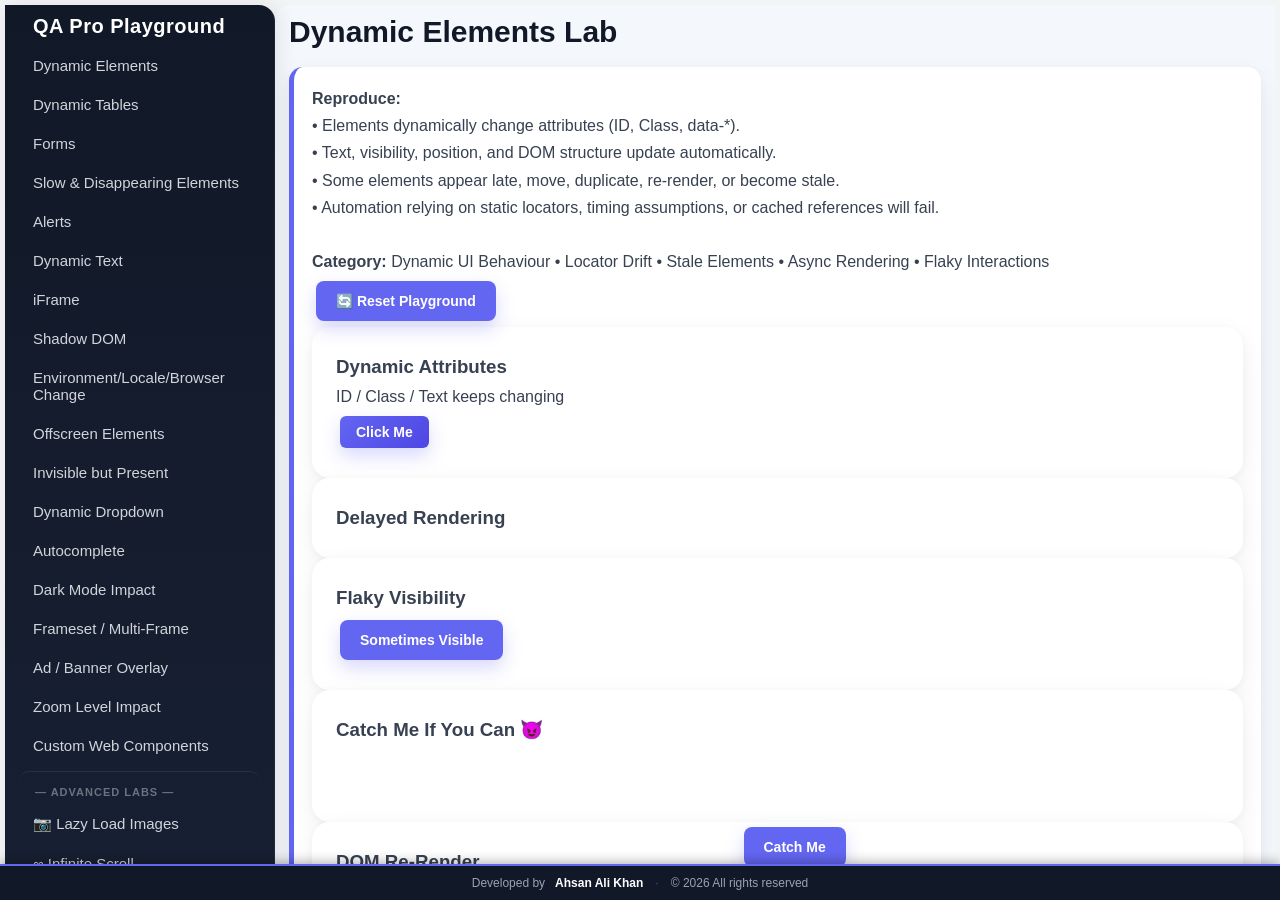
==== commit 0b21a6e7: "Add files via upload" ====
--- a/index.html
+++ b/index.html
@@ -91,7 +91,7 @@
           #111827 0%,
           #172033 100%);
 
-      padding: 0 14px 12px;
+      padding: 0 14px 48px;
 
       border-right: 1px solid rgba(255, 255, 255, 0.05);
 
@@ -1137,6 +1137,11 @@
     @keyframes slideInToast{from{opacity:0;transform:translateX(100%)}to{opacity:1;transform:translateX(0)}}
     #toast-container{position:fixed;top:20px;right:20px;z-index:9999;display:flex;flex-direction:column;gap:10px;pointer-events:none;}
     #toast-container>*{pointer-events:auto;}
+    #pg-footer{position:fixed;bottom:0;left:0;right:0;height:36px;background:#111827;color:#d1d5db;font-size:12px;font-weight:500;display:flex;align-items:center;justify-content:center;gap:10px;z-index:200;border-top:2px solid #6366f1;box-shadow:0 -2px 12px rgba(0,0,0,0.3);}
+    #pg-footer .ft-name{color:#ffffff;font-weight:700;}
+    #pg-footer .ft-sep{color:#4b5563;margin:0 2px;}
+    #pg-footer .ft-copy{color:#9ca3af;}
+    #content{padding-bottom:36px;}
 
   </style>
 </head>
@@ -3112,6 +3117,14 @@
 
   </div>
 
+  <!-- STICKY FOOTER -->
+  <footer id="pg-footer">
+    <span class="ft-copy">Developed by</span>
+    <span class="ft-name">Ahsan Ali Khan</span>
+    <span class="ft-sep">&middot;</span>
+    <span class="ft-copy">&copy; <script>document.write(new Date().getFullYear())</script> All rights reserved</span>
+  </footer>
+
   <script>
     // =============================================================
     // PRE-CAPTURED ELEMENT REFERENCES
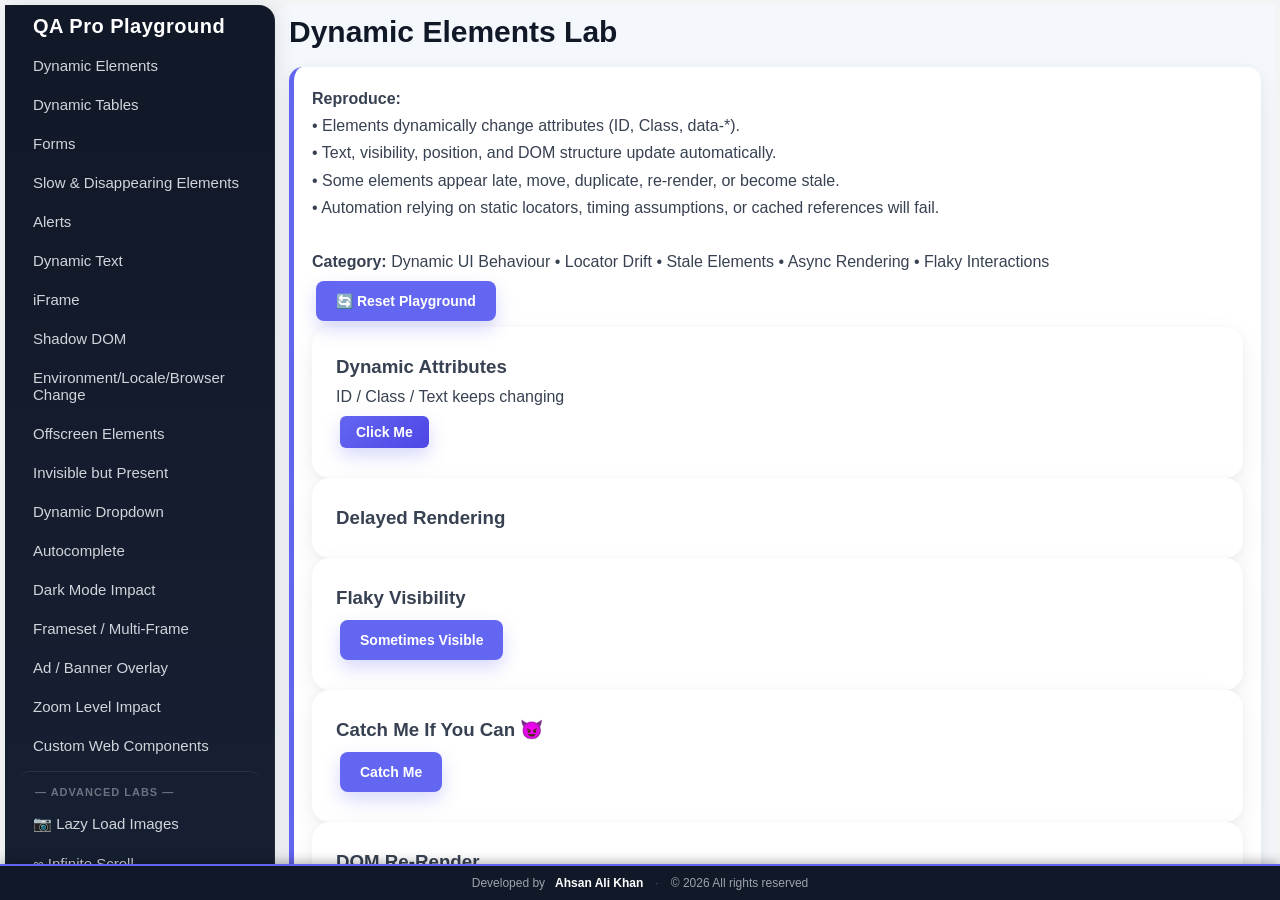
==== commit 7b849f33: "Add files via upload Added Copyright and Updated Locator Guide" ====
--- a/index.html
+++ b/index.html
@@ -1,4 +1,15 @@
 <!DOCTYPE html>
+<!--
+  Copyright © 2026 Ahsan Ali Khan
+  QA Pro Playground
+  All Rights Reserved.
+
+  Unauthorized copying, modification, distribution, reverse engineering,
+  or commercial use of this software is prohibited without prior written
+  permission from the copyright owner.
+
+  Contact: ahsan.ali@webomates.com
+-->
 <html lang="en">
 
 <head>
@@ -4455,421 +4466,4 @@
 
     function showConfirmationAlert() {
 
-      if (useBrowserAlert) {
-        console.log(confirm("Are you sure?"));
-        return;
-      }
-
-      AlertEngine.open({
-        title: "Confirmation",
-        message: "Are you sure?",
-        type: "confirm",
-        onOk: () => console.log("Confirmed"),
-        onCancel: () => console.log("Cancelled")
-      });
-    }
-
-    function showErrorAlert() {
-
-      if (useBrowserAlert) {
-        alert("System failure!");
-        return;
-      }
-
-      AlertEngine.open({
-        title: "Error",
-        message: "Unexpected system failure"
-      });
-    }
-
-    let useBrowserAlert = false;
-
-    function toggleAlertMode() {
-      useBrowserAlert =
-        document.getElementById("alertModeToggle").checked;
-
-      console.log(
-        useBrowserAlert
-          ? "Browser Alerts Enabled"
-          : "Custom Alerts Enabled"
-      );
-    }
-
-    // ================================================================
-    // NEW SECTION SCRIPTS
-    // ================================================================
-
-    /* ---------- DYNAMIC DROPDOWN ---------- */
-    const _allCountries = [
-      "Afghanistan","Albania","Algeria","Argentina","Australia","Austria","Bangladesh",
-      "Belgium","Brazil","Canada","Chile","China","Colombia","Croatia","Czech Republic",
-      "Denmark","Egypt","Ethiopia","Finland","France","Germany","Ghana","Greece","Hungary",
-      "India","Indonesia","Iran","Iraq","Ireland","Israel","Italy","Japan","Jordan","Kenya",
-      "Malaysia","Mexico","Morocco","Netherlands","New Zealand","Nigeria","Norway","Pakistan",
-      "Peru","Philippines","Poland","Portugal","Romania","Russia","Saudi Arabia","South Africa",
-      "South Korea","Spain","Sweden","Switzerland","Thailand","Turkey","Ukraine","United Kingdom",
-      "United States","Vietnam","Zimbabwe"
-    ];
-    function fetchCountries() {
-      const btn = document.getElementById('fetchCountriesBtn');
-      const status = document.getElementById('fetchStatus');
-      const sel = document.getElementById('countryDropdown');
-      btn.disabled = true;
-      status.textContent = 'Fetching from API...';
-      sel.innerHTML = '<option value="">Loading...</option>';
-      const delay = 35000;
-      setTimeout(() => {
-        // Return random subset (15–25 countries) — list changes each fetch
-        const shuffled = [..._allCountries].sort(() => Math.random() - 0.5);
-        const subset = shuffled.slice(0, Math.floor(Math.random() * 11) + 15);
-        subset.sort();
-        sel.innerHTML = '<option value="">-- select a country --</option>';
-        subset.forEach(c => {
-          const opt = document.createElement('option');
-          opt.value = c; opt.textContent = c;
-          sel.appendChild(opt);
-        });
-        status.textContent = `Loaded ${subset.length} countries`;
-        btn.disabled = false;
-      }, delay);
-    }
-    document.addEventListener('change', e => {
-      if (e.target.id === 'countryDropdown' && e.target.value) {
-        const r = document.getElementById('countryResult');
-        r.textContent = `Selected: ${e.target.value}`;
-        r.style.display = 'block';
-      }
-    });
-
-    /* ---------- AUTOCOMPLETE ---------- */
-    const _acData = [
-      "Afghanistan","Albania","Algeria","Argentina","Australia","Austria","Azerbaijan",
-      "Bangladesh","Belgium","Bolivia","Brazil","Bulgaria","Cambodia","Canada","Chile",
-      "China","Colombia","Croatia","Cuba","Czech Republic","Denmark","Ecuador","Egypt",
-      "Ethiopia","Finland","France","Georgia","Germany","Ghana","Greece","Guatemala",
-      "Hungary","India","Indonesia","Iran","Iraq","Ireland","Israel","Italy","Jamaica",
-      "Japan","Jordan","Kazakhstan","Kenya","Kuwait","Kyrgyzstan","Latvia","Lebanon",
-      "Lithuania","Malaysia","Mexico","Mongolia","Morocco","Nepal","Netherlands",
-      "New Zealand","Nigeria","Norway","Pakistan","Peru","Philippines","Poland",
-      "Portugal","Romania","Russia","Saudi Arabia","Serbia","Singapore","Slovakia",
-      "South Africa","South Korea","Spain","Sri Lanka","Sweden","Switzerland",
-      "Thailand","Tunisia","Turkey","Ukraine","United Arab Emirates",
-      "United Kingdom","United States","Uzbekistan","Venezuela","Vietnam","Zimbabwe"
-    ];
-    let _acTimer = null;
-    function handleAcInput(val) {
-      const list = document.getElementById('acList');
-      if (!val.trim()) { list.style.display = 'none'; list.innerHTML = ''; clearTimeout(_acTimer); return; }
-      // Show loading spinner immediately
-      list.innerHTML = `<div id="ac-loading" style="padding:12px 14px;display:flex;align-items:center;gap:10px;font-size:13px;color:#6b7280;">
-        <svg width="18" height="18" viewBox="0 0 24 24" fill="none" style="animation:spin 0.9s linear infinite;flex-shrink:0;">
-          <circle cx="12" cy="12" r="10" stroke="#d1d5db" stroke-width="3"/>
-          <path d="M12 2a10 10 0 0 1 10 10" stroke="#6366f1" stroke-width="3" stroke-linecap="round"/>
-        </svg>
-        Loading suggestions…
-      </div>`;
-      list.style.display = 'block';
-      clearTimeout(_acTimer);
-      const searchVal = val;
-      _acTimer = setTimeout(() => {
-        const matches = _acData.filter(c => c.toLowerCase().startsWith(searchVal.toLowerCase())).slice(0, 8);
-        if (!matches.length) { list.style.display = 'none'; list.innerHTML = ''; return; }
-        list.innerHTML = matches.map(m =>
-          `<div onclick="selectAc('${m}')" style="padding:9px 14px;cursor:pointer;font-size:14px;border-bottom:1px solid #f3f4f6;"
-            onmouseover="this.style.background='#f0f4ff'" onmouseout="this.style.background=''">${m}</div>`
-        ).join('');
-        list.style.display = 'block';
-      }, 35000);
-    }
-    function selectAc(val) {
-      document.getElementById('acInput').value = val;
-      document.getElementById('acList').style.display = 'none';
-      document.getElementById('acSelected').textContent = `✅ Selected: ${val}`;
-    }
-    function clearAcSuggestions() {
-      const list = document.getElementById('acList');
-      if (list) list.style.display = 'none';
-    }
-
-    /* ---------- DARK MODE ---------- */
-    function applyDarkMode(on) {
-      const preview = document.getElementById('darkModePreview');
-      const icon    = document.getElementById('darkOnlyIcon');
-      const badge   = document.getElementById('darkOnlyBadge');
-      const status  = document.getElementById('darkModeStatus');
-      if (on) {
-        preview.style.background = '#1f2937';
-        preview.style.color      = '#f9fafb';
-        preview.style.borderColor= '#374151';
-        icon.style.opacity  = '1';
-        badge.style.opacity = '1';
-        status.textContent  = 'Current mode: Dark';
-        status.style.color  = '#9ca3af';
-      } else {
-        preview.style.background = '#fff';
-        preview.style.color      = '';
-        preview.style.borderColor= '#e5e7eb';
-        icon.style.opacity  = '0';
-        badge.style.opacity = '0';
-        status.textContent  = 'Current mode: Light';
-        status.style.color  = '#6b7280';
-      }
-    }
-
-    /* ---------- FRAMESET ---------- */
-    // All frame logic lives in the individual frame documents (fset-*.html).
-    // No helper functions needed in the parent page.
-
-    /* ---------- AD OVERLAY ---------- */
-    let _adLoopTimer = null;
-    let _adCountTimer = null;
-    function showAd() {
-      const banner = document.getElementById('adBanner');
-      const countdown = document.getElementById('adCountdown');
-      if (!banner) return;
-      banner.style.display = 'flex';
-      banner.style.flexDirection = 'column';
-      banner.style.justifyContent = 'center';
-      banner.style.alignItems = 'center';
-      let secs = 5;
-      countdown.textContent = `Auto-closes in ${secs}s`;
-      clearInterval(_adCountTimer);
-      _adCountTimer = setInterval(() => {
-        secs--;
-        if (secs <= 0) { clearInterval(_adCountTimer); dismissAd(); }
-        else countdown.textContent = `Auto-closes in ${secs}s`;
-      }, 1000);
-    }
-    function dismissAd() {
-      const banner = document.getElementById('adBanner');
-      if (banner) banner.style.display = 'none';
-      clearInterval(_adCountTimer);
-    }
-    function startAdLoop() {
-      stopAdLoop();
-      showAd();
-      _adLoopTimer = setInterval(showAd, 20000);
-    }
-    function stopAdLoop() {
-      clearInterval(_adLoopTimer);
-      _adLoopTimer = null;
-      dismissAd();
-    }
-
-    /* ---------- ZOOM IMPACT ---------- */
-    function setZoom(pct) {
-      const content = document.getElementById('zoom-content');
-      const label   = document.getElementById('zoomLabel');
-      const scale   = pct / 100;
-      content.style.transform = `scale(${scale})`;
-      label.textContent = `Current zoom: ${pct}%`;
-      // At 200% hide the third card via overflow clipping
-      const container = document.getElementById('zoom-container');
-      container.style.overflow = pct >= 200 ? 'hidden' : 'hidden';
-    }
-
-    /* ---------- CUSTOM WEB COMPONENTS ---------- */
-    // qa-button
-    if (!customElements.get('qa-button')) {
-      customElements.define('qa-button', class extends HTMLElement {
-        connectedCallback() {
-          const shadow = this.attachShadow({ mode: 'open' });
-          shadow.innerHTML = `
-            <style>
-              button { padding:10px 24px;background:#6366f1;color:#fff;border:none;border-radius:8px;
-                       cursor:pointer;font-size:14px;font-family:inherit; }
-              button:hover { background:#4f46e5; }
-              .result { margin-top:8px;font-size:13px;color:#374151; }
-            </style>
-            <button id="wc-btn">QA Custom Button</button>
-            <div class="result" id="wc-result"></div>`;
-          shadow.getElementById('wc-btn').addEventListener('click', () => {
-            shadow.getElementById('wc-result').textContent = '✅ Custom button clicked at ' + new Date().toLocaleTimeString();
-          });
-        }
-      });
-    }
-    // qa-input
-    if (!customElements.get('qa-input')) {
-      customElements.define('qa-input', class extends HTMLElement {
-        connectedCallback() {
-          const label = this.getAttribute('label') || 'Field';
-          const ph    = this.getAttribute('placeholder') || '';
-          const shadow = this.attachShadow({ mode: 'open' });
-          shadow.innerHTML = `
-            <style>
-              label { display:block;font-size:13px;font-weight:600;margin-bottom:4px;color:#374151; }
-              input { padding:10px 12px;border:1px solid #d1d5db;border-radius:8px;width:280px;font-size:14px;font-family:inherit; }
-              input:focus { outline:none;border-color:#6366f1;box-shadow:0 0 0 3px #e0e7ff; }
-            </style>
-            <label>${label}</label>
-            <input id="wc-input" type="text" placeholder="${ph}">`;
-        }
-      });
-    }
-    // qa-card
-    if (!customElements.get('qa-card')) {
-      customElements.define('qa-card', class extends HTMLElement {
-        connectedCallback() {
-          const shadow = this.attachShadow({ mode: 'open' });
-          const statuses = ['Active', 'Pending', 'Inactive'];
-          const colors   = ['#10b981', '#f59e0b', '#ef4444'];
-          let idx = 0;
-          shadow.innerHTML = `
-            <style>
-              .card { padding:16px 20px;background:#f8fafc;border-radius:10px;border:2px solid #e5e7eb;display:flex;align-items:center;gap:14px; }
-              .dot  { width:12px;height:12px;border-radius:50%;flex-shrink:0; }
-              .lbl  { font-weight:600;font-size:14px; }
-              button{ margin-left:auto;padding:6px 14px;background:#6366f1;color:#fff;border:none;border-radius:6px;cursor:pointer;font-size:12px; }
-            </style>
-            <div class="card">
-              <span class="dot" id="dot" style="background:#10b981;"></span>
-              <span class="lbl" id="lbl">Status: Active</span>
-              <button id="cyc">Cycle Status</button>
-            </div>`;
-          shadow.getElementById('cyc').addEventListener('click', () => {
-            idx = (idx + 1) % 3;
-            shadow.getElementById('dot').style.background = colors[idx];
-            shadow.getElementById('lbl').textContent = `Status: ${statuses[idx]}`;
-          });
-        }
-      });
-    }
-    // qa-counter
-    if (!customElements.get('qa-counter')) {
-      customElements.define('qa-counter', class extends HTMLElement {
-        connectedCallback() {
-          const shadow = this.attachShadow({ mode: 'open' });
-          let count = 0;
-          shadow.innerHTML = `
-            <style>
-              .wrap { display:flex;align-items:center;gap:12px; }
-              button { width:36px;height:36px;border:none;border-radius:50%;background:#6366f1;color:#fff;font-size:18px;cursor:pointer;line-height:1; }
-              .val  { font-size:22px;font-weight:700;min-width:40px;text-align:center;color:#374151; }
-            </style>
-            <div class="wrap">
-              <button id="dec">−</button>
-              <span class="val" id="val">0</span>
-              <button id="inc">+</button>
-            </div>`;
-          shadow.getElementById('inc').addEventListener('click', () => {
-            shadow.getElementById('val').textContent = ++count;
-          });
-          shadow.getElementById('dec').addEventListener('click', () => {
-            shadow.getElementById('val').textContent = --count;
-          });
-        }
-      });
-    }
-
-    // ================================================================
-    // initCapture — store references while ALL elements are in the DOM.
-    // Must run BEFORE initDomRemoval removes anything.
-    // ================================================================
-    function initCapture() {
-      // Page sections — strip CSS 'hidden' class so DOM removal is the sole mechanism
-      _allSections    = Array.from(document.querySelectorAll('.section'));
-      _allSections.forEach(s => s.classList.remove('hidden'));
-
-      // Form stages — strip hidden class, capture next-buttons
-      _allFormStages  = Array.from(document.querySelectorAll('.form-stage'));
-      _allFormStages.forEach(stage => {
-        stage.classList.remove('hidden');
-        stage._nextBtns = Array.from(stage.querySelectorAll('.next-btn'));
-      });
-
-      // Sub-tab content panels — strip hidden class
-      _allSubcontents = Array.from(document.querySelectorAll('.subcontent'));
-      _allSubcontents.forEach(s => s.classList.remove('hidden'));
-
-      // One-off elements referenced inside functions called after init
-      // Strip 'hidden' class from each so DOM removal is the sole visibility mechanism
-      _filterPopup    = document.getElementById('filterPopup');
-      _modalOverlay   = document.getElementById('modalOverlay');
-      _settingsEl     = document.getElementById('settings');
-      _dataCard       = document.getElementById('dataCard');
-      _spinnerOverlay = document.getElementById('spinnerOverlay');
-      _alertOverlay   = document.getElementById('customAlertOverlay');
-      _alertInput     = document.getElementById('alertInput');
-      _alertCancel    = document.getElementById('alertCancel');
-      _alertTitle     = document.getElementById('alertTitle');
-      _alertMsg       = document.getElementById('alertMessage');
-      _alertOk        = document.getElementById('alertOk');
-
-      [_filterPopup, _modalOverlay, _settingsEl, _dataCard,
-       _spinnerOverlay, _alertOverlay, _alertInput, _alertCancel]
-        .forEach(el => el && el.classList.remove('hidden'));
-
-      // Expose delayed-btn ref so dynamic-elements.js can domShow it after timeout
-      window._delayedBtn = document.getElementById('delayed-btn');
-      if (window._delayedBtn) window._delayedBtn.classList.remove('hidden');
-
-      // Expose l1-addressBox ref so the onchange handler can find it after DOM removal
-      window._l1AddrBox = document.getElementById('l1-addressBox');
-    }
-
-    // ================================================================
-    // initDomRemoval — remove hidden elements from DOM so automation
-    // tools cannot locate them. Call AFTER initCapture and all other
-    // init code so element references are valid before removal.
-    // ================================================================
-    function initDomRemoval() {
-      // Sections: keep dynamicElements (default), remove the rest
-      _allSections.forEach(s => {
-        if (s.id !== 'dynamicElements') domHide(s);
-      });
-
-      // Form stages: keep stage1, remove 2-4
-      _allFormStages.forEach(s => {
-        if (s.id !== 'stage1') domHide(s);
-      });
-
-      // Sub-tab panels: keep address (default), remove preferences
-      _allSubcontents.forEach(s => {
-        if (s.id !== 'address') domHide(s);
-      });
-
-      // Dynamic elements section
-      domHide(window._delayedBtn);
-
-      // Tables section
-      domHide(_filterPopup);
-      domHide(_settingsEl);
-
-      // Modal
-      domHide(_modalOverlay);
-
-      // Slow & disappearing
-      domHide(_dataCard);
-      domHide(_spinnerOverlay);
-
-      // Alerts
-      domHide(_alertOverlay);
-      domHide(_alertInput);
-      domHide(_alertCancel);
-
-      // Stable frames: address box starts removed (use captured ref — getElementById won't find it after removal)
-      if (window._l1AddrBox) domHide(window._l1AddrBox);
-    }
-
-    // Run capture first, then removal
-    initCapture();
-    initDomRemoval();
-
-  </script>
-  <script src="js/dynamic-elements.js"></script>
-  <script src="js/iframe-loader.js"></script>
-  <script src="js/iframe-context.js"></script>
-  <script src="js/dynamic-text.js"></script>
-  <script src="js/shadow-dom.js"></script>
-  <script src="js/environment-simulator.js"></script>
-  <script src="js/lazy-load.js"></script>
-  <script src="js/canvas-chart.js"></script>
-  <script src="js/svg-graph.js"></script>
-  <script src="js/new-scenarios.js"></script>
-
-
-
-</body>
-
-</html>+      if (useBrowserAle
--- a/css/env-simulator.css
+++ b/css/env-simulator.css
@@ -1,44 +1,56 @@
-/* =====================================
-   ENV FORM ALIGNMENT FIX
-===================================== */
-
-.env-form{
-  margin-top:20px;
-  display:grid;
-  grid-template-columns:180px 1fr;
-  gap:14px 20px;
-  align-items:center;
-  max-width:600px;
-}
-
-/* labels */
-
-.env-form label{
-  font-weight:600;
-  text-align:right;
-  color:#1f2937;
-}
-
-/* fields */
-
-.env-form select{
-  padding:8px 10px;
-  border-radius:8px;
-  border:1px solid #e5e7eb;
-  font-size:14px;
-  width:100%;
-}
-
-/* responsive */
-
-@media(max-width:700px){
-
-  .env-form{
-    grid-template-columns:1fr;
-  }
-
-  .env-form label{
-    text-align:left;
-  }
-
+/*
+ * Copyright © 2026 Ahsan Ali Khan
+ * QA Pro Playground
+ * All Rights Reserved.
+ *
+ * Unauthorized copying, modification, distribution, reverse engineering,
+ * or commercial use of this software is prohibited without prior written
+ * permission from the copyright owner.
+ *
+ * Contact: ahsan.ali@webomates.com
+ */
+
+/* =====================================
+   ENV FORM ALIGNMENT FIX
+===================================== */
+
+.env-form{
+  margin-top:20px;
+  display:grid;
+  grid-template-columns:180px 1fr;
+  gap:14px 20px;
+  align-items:center;
+  max-width:600px;
+}
+
+/* labels */
+
+.env-form label{
+  font-weight:600;
+  text-align:right;
+  color:#1f2937;
+}
+
+/* fields */
+
+.env-form select{
+  padding:8px 10px;
+  border-radius:8px;
+  border:1px solid #e5e7eb;
+  font-size:14px;
+  width:100%;
+}
+
+/* responsive */
+
+@media(max-width:700px){
+
+  .env-form{
+    grid-template-columns:1fr;
+  }
+
+  .env-form label{
+    text-align:left;
+  }
+
 }
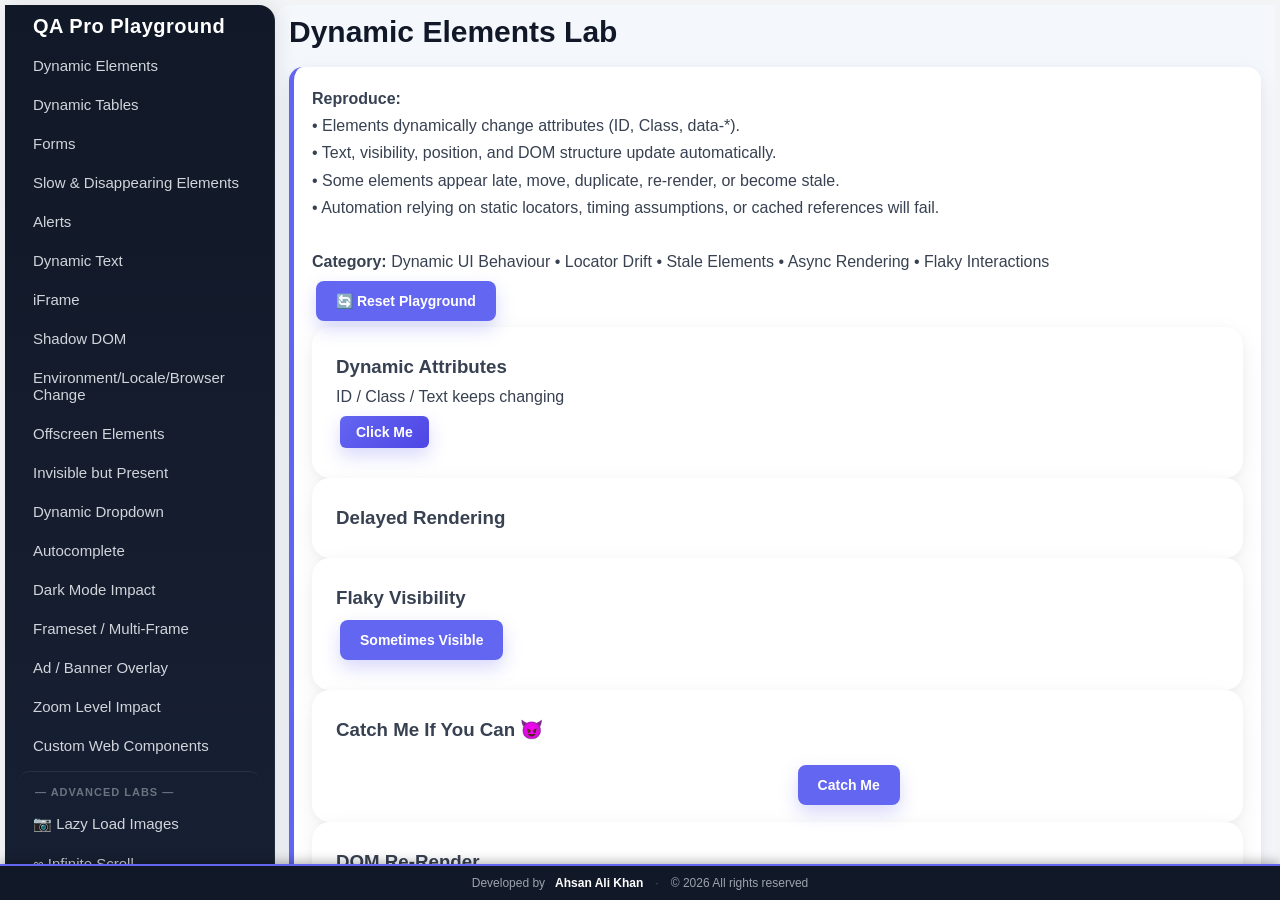
==== commit 9e021b70: "Add files via upload" ====
--- a/index.html
+++ b/index.html
@@ -8,7 +8,7 @@
   or commercial use of this software is prohibited without prior written
   permission from the copyright owner.
 
-  Contact: ahsan.ali@webomates.com
+  Contact: ahsan.ali.khan.tech@gmail.com
 -->
 <html lang="en">
 
@@ -4466,4 +4466,83 @@
 
     function showConfirmationAlert() {
 
-      if (useBrowserAle+      if (useBrowserAlert) {
+        console.log(confirm("Are you sure?"));
+        return;
+      }
+
+      AlertEngine.open({
+        title: "Confirmation",
+        message: "Are you sure?",
+        type: "confirm",
+        onOk: () => console.log("Confirmed"),
+        onCancel: () => console.log("Cancelled")
+      });
+    }
+
+    function showErrorAlert() {
+
+      if (useBrowserAlert) {
+        alert("System failure!");
+        return;
+      }
+
+      AlertEngine.open({
+        title: "Error",
+        message: "Unexpected system failure"
+      });
+    }
+
+    let useBrowserAlert = false;
+
+    function toggleAlertMode() {
+      useBrowserAlert =
+        document.getElementById("alertModeToggle").checked;
+
+      console.log(
+        useBrowserAlert
+          ? "Browser Alerts Enabled"
+          : "Custom Alerts Enabled"
+      );
+    }
+
+    // =============================================================
+    // CAPTURE + DOM REMOVAL
+    // Must run synchronously while all sections are still in the DOM.
+    // initCapture() stores refs so show() can find detached sections.
+    // initDomRemoval() replaces CSS .hidden with true DOM removal so
+    // automation tools cannot find off-screen sections.
+    // =============================================================
+    function initCapture() {
+      _allSections     = Array.from(document.querySelectorAll('#content > .section'));
+      _allFormStages   = Array.from(document.querySelectorAll('.form-stage'));
+      _allSubcontents  = Array.from(document.querySelectorAll('.subcontent'));
+    }
+
+    function initDomRemoval() {
+      _allSections.forEach(s => {
+        if (s.classList.contains('hidden')) {
+          s.classList.remove('hidden');
+          domHide(s);
+        }
+      });
+    }
+
+    initCapture();
+    initDomRemoval();
+
+  </script>
+
+  <script src="js/dynamic-elements.js"></script>
+  <script src="js/dynamic-text.js"></script>
+  <script src="js/iframe-loader.js"></script>
+  <script src="js/iframe-context.js"></script>
+  <script src="js/shadow-dom.js"></script>
+  <script src="js/environment-simulator.js"></script>
+  <script src="js/canvas-chart.js"></script>
+  <script src="js/svg-graph.js"></script>
+  <script src="js/lazy-load.js"></script>
+  <script src="js/new-scenarios.js"></script>
+
+</body>
+</html>
--- a/css/env-simulator.css
+++ b/css/env-simulator.css
@@ -7,7 +7,7 @@
  * or commercial use of this software is prohibited without prior written
  * permission from the copyright owner.
  *
- * Contact: ahsan.ali@webomates.com
+ * Contact: ahsan.ali.khan.tech@gmail.com
  */
 
 /* =====================================
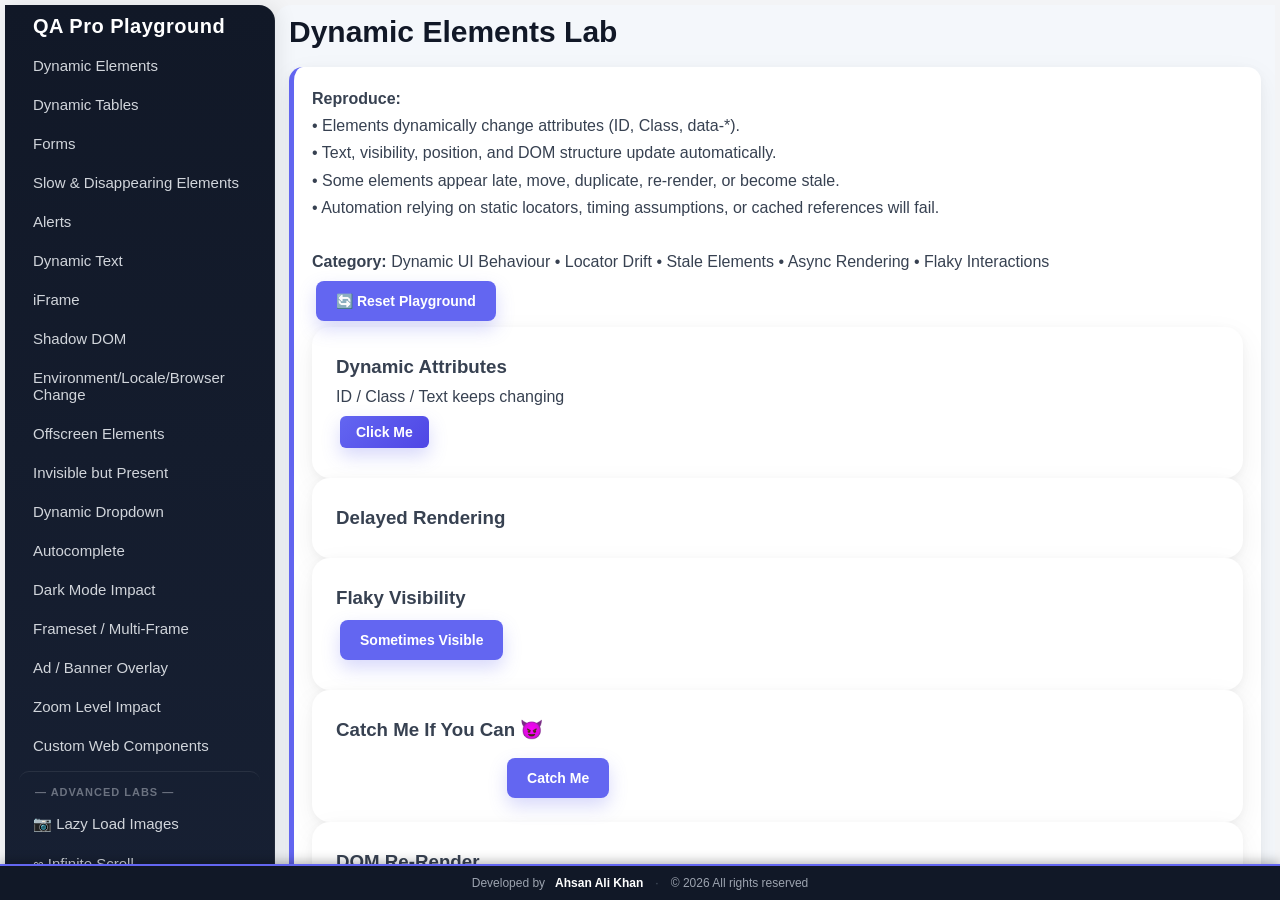
==== commit 1d58c1f0: "Add files via upload" ====
--- a/index.html
+++ b/index.html
@@ -4506,42 +4506,377 @@
       );
     }
 
-    // =============================================================
-    // CAPTURE + DOM REMOVAL
-    // Must run synchronously while all sections are still in the DOM.
-    // initCapture() stores refs so show() can find detached sections.
-    // initDomRemoval() replaces CSS .hidden with true DOM removal so
-    // automation tools cannot find off-screen sections.
-    // =============================================================
-    function initCapture() {
-      _allSections     = Array.from(document.querySelectorAll('#content > .section'));
-      _allFormStages   = Array.from(document.querySelectorAll('.form-stage'));
-      _allSubcontents  = Array.from(document.querySelectorAll('.subcontent'));
-    }
-
-    function initDomRemoval() {
-      _allSections.forEach(s => {
-        if (s.classList.contains('hidden')) {
-          s.classList.remove('hidden');
-          domHide(s);
+    // ================================================================
+    // NEW SECTION SCRIPTS
+    // ================================================================
+
+    /* ---------- DYNAMIC DROPDOWN ---------- */
+    const _allCountries = [
+      "Afghanistan","Albania","Algeria","Argentina","Australia","Austria","Bangladesh",
+      "Belgium","Brazil","Canada","Chile","China","Colombia","Croatia","Czech Republic",
+      "Denmark","Egypt","Ethiopia","Finland","France","Germany","Ghana","Greece","Hungary",
+      "India","Indonesia","Iran","Iraq","Ireland","Israel","Italy","Japan","Jordan","Kenya",
+      "Malaysia","Mexico","Morocco","Netherlands","New Zealand","Nigeria","Norway","Pakistan",
+      "Peru","Philippines","Poland","Portugal","Romania","Russia","Saudi Arabia","South Africa",
+      "South Korea","Spain","Sweden","Switzerland","Thailand","Turkey","Ukraine","United Kingdom",
+      "United States","Vietnam","Zimbabwe"
+    ];
+    function fetchCountries() {
+      const btn = document.getElementById('fetchCountriesBtn');
+      const status = document.getElementById('fetchStatus');
+      const sel = document.getElementById('countryDropdown');
+      btn.disabled = true;
+      status.textContent = 'Fetching from API...';
+      sel.innerHTML = '<option value="">Loading...</option>';
+      const delay = 35000;
+      setTimeout(() => {
+        // Return random subset (15–25 countries) — list changes each fetch
+        const shuffled = [..._allCountries].sort(() => Math.random() - 0.5);
+        const subset = shuffled.slice(0, Math.floor(Math.random() * 11) + 15);
+        subset.sort();
+        sel.innerHTML = '<option value="">-- select a country --</option>';
+        subset.forEach(c => {
+          const opt = document.createElement('option');
+          opt.value = c; opt.textContent = c;
+          sel.appendChild(opt);
+        });
+        status.textContent = `Loaded ${subset.length} countries`;
+        btn.disabled = false;
+      }, delay);
+    }
+    document.addEventListener('change', e => {
+      if (e.target.id === 'countryDropdown' && e.target.value) {
+        const r = document.getElementById('countryResult');
+        r.textContent = `Selected: ${e.target.value}`;
+        r.style.display = 'block';
+      }
+    });
+
+    /* ---------- AUTOCOMPLETE ---------- */
+    const _acData = [
+      "Afghanistan","Albania","Algeria","Argentina","Australia","Austria","Azerbaijan",
+      "Bangladesh","Belgium","Bolivia","Brazil","Bulgaria","Cambodia","Canada","Chile",
+      "China","Colombia","Croatia","Cuba","Czech Republic","Denmark","Ecuador","Egypt",
+      "Ethiopia","Finland","France","Georgia","Germany","Ghana","Greece","Guatemala",
+      "Hungary","India","Indonesia","Iran","Iraq","Ireland","Israel","Italy","Jamaica",
+      "Japan","Jordan","Kazakhstan","Kenya","Kuwait","Kyrgyzstan","Latvia","Lebanon",
+      "Lithuania","Malaysia","Mexico","Mongolia","Morocco","Nepal","Netherlands",
+      "New Zealand","Nigeria","Norway","Pakistan","Peru","Philippines","Poland",
+      "Portugal","Romania","Russia","Saudi Arabia","Serbia","Singapore","Slovakia",
+      "South Africa","South Korea","Spain","Sri Lanka","Sweden","Switzerland",
+      "Thailand","Tunisia","Turkey","Ukraine","United Arab Emirates",
+      "United Kingdom","United States","Uzbekistan","Venezuela","Vietnam","Zimbabwe"
+    ];
+    let _acTimer = null;
+    function handleAcInput(val) {
+      const list = document.getElementById('acList');
+      if (!val.trim()) { list.style.display = 'none'; list.innerHTML = ''; clearTimeout(_acTimer); return; }
+      // Show loading spinner immediately
+      list.innerHTML = `<div id="ac-loading" style="padding:12px 14px;display:flex;align-items:center;gap:10px;font-size:13px;color:#6b7280;">
+        <svg width="18" height="18" viewBox="0 0 24 24" fill="none" style="animation:spin 0.9s linear infinite;flex-shrink:0;">
+          <circle cx="12" cy="12" r="10" stroke="#d1d5db" stroke-width="3"/>
+          <path d="M12 2a10 10 0 0 1 10 10" stroke="#6366f1" stroke-width="3" stroke-linecap="round"/>
+        </svg>
+        Loading suggestions…
+      </div>`;
+      list.style.display = 'block';
+      clearTimeout(_acTimer);
+      const searchVal = val;
+      _acTimer = setTimeout(() => {
+        const matches = _acData.filter(c => c.toLowerCase().startsWith(searchVal.toLowerCase())).slice(0, 8);
+        if (!matches.length) { list.style.display = 'none'; list.innerHTML = ''; return; }
+        list.innerHTML = matches.map(m =>
+          `<div onclick="selectAc('${m}')" style="padding:9px 14px;cursor:pointer;font-size:14px;border-bottom:1px solid #f3f4f6;"
+            onmouseover="this.style.background='#f0f4ff'" onmouseout="this.style.background=''">${m}</div>`
+        ).join('');
+        list.style.display = 'block';
+      }, 35000);
+    }
+    function selectAc(val) {
+      document.getElementById('acInput').value = val;
+      document.getElementById('acList').style.display = 'none';
+      document.getElementById('acSelected').textContent = `✅ Selected: ${val}`;
+    }
+    function clearAcSuggestions() {
+      const list = document.getElementById('acList');
+      if (list) list.style.display = 'none';
+    }
+
+    /* ---------- DARK MODE ---------- */
+    function applyDarkMode(on) {
+      const preview = document.getElementById('darkModePreview');
+      const icon    = document.getElementById('darkOnlyIcon');
+      const badge   = document.getElementById('darkOnlyBadge');
+      const status  = document.getElementById('darkModeStatus');
+      if (on) {
+        preview.style.background = '#1f2937';
+        preview.style.color      = '#f9fafb';
+        preview.style.borderColor= '#374151';
+        icon.style.opacity  = '1';
+        badge.style.opacity = '1';
+        status.textContent  = 'Current mode: Dark';
+        status.style.color  = '#9ca3af';
+      } else {
+        preview.style.background = '#fff';
+        preview.style.color      = '';
+        preview.style.borderColor= '#e5e7eb';
+        icon.style.opacity  = '0';
+        badge.style.opacity = '0';
+        status.textContent  = 'Current mode: Light';
+        status.style.color  = '#6b7280';
+      }
+    }
+
+    /* ---------- FRAMESET ---------- */
+    // All frame logic lives in the individual frame documents (fset-*.html).
+    // No helper functions needed in the parent page.
+
+    /* ---------- AD OVERLAY ---------- */
+    let _adLoopTimer = null;
+    let _adCountTimer = null;
+    function showAd() {
+      const banner = document.getElementById('adBanner');
+      const countdown = document.getElementById('adCountdown');
+      if (!banner) return;
+      banner.style.display = 'flex';
+      banner.style.flexDirection = 'column';
+      banner.style.justifyContent = 'center';
+      banner.style.alignItems = 'center';
+      let secs = 5;
+      countdown.textContent = `Auto-closes in ${secs}s`;
+      clearInterval(_adCountTimer);
+      _adCountTimer = setInterval(() => {
+        secs--;
+        if (secs <= 0) { clearInterval(_adCountTimer); dismissAd(); }
+        else countdown.textContent = `Auto-closes in ${secs}s`;
+      }, 1000);
+    }
+    function dismissAd() {
+      const banner = document.getElementById('adBanner');
+      if (banner) banner.style.display = 'none';
+      clearInterval(_adCountTimer);
+    }
+    function startAdLoop() {
+      stopAdLoop();
+      showAd();
+      _adLoopTimer = setInterval(showAd, 20000);
+    }
+    function stopAdLoop() {
+      clearInterval(_adLoopTimer);
+      _adLoopTimer = null;
+      dismissAd();
+    }
+
+    /* ---------- ZOOM IMPACT ---------- */
+    function setZoom(pct) {
+      const content = document.getElementById('zoom-content');
+      const label   = document.getElementById('zoomLabel');
+      const scale   = pct / 100;
+      content.style.transform = `scale(${scale})`;
+      label.textContent = `Current zoom: ${pct}%`;
+      // At 200% hide the third card via overflow clipping
+      const container = document.getElementById('zoom-container');
+      container.style.overflow = pct >= 200 ? 'hidden' : 'hidden';
+    }
+
+    /* ---------- CUSTOM WEB COMPONENTS ---------- */
+    // qa-button
+    if (!customElements.get('qa-button')) {
+      customElements.define('qa-button', class extends HTMLElement {
+        connectedCallback() {
+          const shadow = this.attachShadow({ mode: 'open' });
+          shadow.innerHTML = `
+            <style>
+              button { padding:10px 24px;background:#6366f1;color:#fff;border:none;border-radius:8px;
+                       cursor:pointer;font-size:14px;font-family:inherit; }
+              button:hover { background:#4f46e5; }
+              .result { margin-top:8px;font-size:13px;color:#374151; }
+            </style>
+            <button id="wc-btn">QA Custom Button</button>
+            <div class="result" id="wc-result"></div>`;
+          shadow.getElementById('wc-btn').addEventListener('click', () => {
+            shadow.getElementById('wc-result').textContent = '✅ Custom button clicked at ' + new Date().toLocaleTimeString();
+          });
         }
       });
     }
-
+    // qa-input
+    if (!customElements.get('qa-input')) {
+      customElements.define('qa-input', class extends HTMLElement {
+        connectedCallback() {
+          const label = this.getAttribute('label') || 'Field';
+          const ph    = this.getAttribute('placeholder') || '';
+          const shadow = this.attachShadow({ mode: 'open' });
+          shadow.innerHTML = `
+            <style>
+              label { display:block;font-size:13px;font-weight:600;margin-bottom:4px;color:#374151; }
+              input { padding:10px 12px;border:1px solid #d1d5db;border-radius:8px;width:280px;font-size:14px;font-family:inherit; }
+              input:focus { outline:none;border-color:#6366f1;box-shadow:0 0 0 3px #e0e7ff; }
+            </style>
+            <label>${label}</label>
+            <input id="wc-input" type="text" placeholder="${ph}">`;
+        }
+      });
+    }
+    // qa-card
+    if (!customElements.get('qa-card')) {
+      customElements.define('qa-card', class extends HTMLElement {
+        connectedCallback() {
+          const shadow = this.attachShadow({ mode: 'open' });
+          const statuses = ['Active', 'Pending', 'Inactive'];
+          const colors   = ['#10b981', '#f59e0b', '#ef4444'];
+          let idx = 0;
+          shadow.innerHTML = `
+            <style>
+              .card { padding:16px 20px;background:#f8fafc;border-radius:10px;border:2px solid #e5e7eb;display:flex;align-items:center;gap:14px; }
+              .dot  { width:12px;height:12px;border-radius:50%;flex-shrink:0; }
+              .lbl  { font-weight:600;font-size:14px; }
+              button{ margin-left:auto;padding:6px 14px;background:#6366f1;color:#fff;border:none;border-radius:6px;cursor:pointer;font-size:12px; }
+            </style>
+            <div class="card">
+              <span class="dot" id="dot" style="background:#10b981;"></span>
+              <span class="lbl" id="lbl">Status: Active</span>
+              <button id="cyc">Cycle Status</button>
+            </div>`;
+          shadow.getElementById('cyc').addEventListener('click', () => {
+            idx = (idx + 1) % 3;
+            shadow.getElementById('dot').style.background = colors[idx];
+            shadow.getElementById('lbl').textContent = `Status: ${statuses[idx]}`;
+          });
+        }
+      });
+    }
+    // qa-counter
+    if (!customElements.get('qa-counter')) {
+      customElements.define('qa-counter', class extends HTMLElement {
+        connectedCallback() {
+          const shadow = this.attachShadow({ mode: 'open' });
+          let count = 0;
+          shadow.innerHTML = `
+            <style>
+              .wrap { display:flex;align-items:center;gap:12px; }
+              button { width:36px;height:36px;border:none;border-radius:50%;background:#6366f1;color:#fff;font-size:18px;cursor:pointer;line-height:1; }
+              .val  { font-size:22px;font-weight:700;min-width:40px;text-align:center;color:#374151; }
+            </style>
+            <div class="wrap">
+              <button id="dec">−</button>
+              <span class="val" id="val">0</span>
+              <button id="inc">+</button>
+            </div>`;
+          shadow.getElementById('inc').addEventListener('click', () => {
+            shadow.getElementById('val').textContent = ++count;
+          });
+          shadow.getElementById('dec').addEventListener('click', () => {
+            shadow.getElementById('val').textContent = --count;
+          });
+        }
+      });
+    }
+
+    // ================================================================
+    // initCapture — store references while ALL elements are in the DOM.
+    // Must run BEFORE initDomRemoval removes anything.
+    // ================================================================
+    function initCapture() {
+      // Page sections — strip CSS 'hidden' class so DOM removal is the sole mechanism
+      _allSections    = Array.from(document.querySelectorAll('.section'));
+      _allSections.forEach(s => s.classList.remove('hidden'));
+
+      // Form stages — strip hidden class, capture next-buttons
+      _allFormStages  = Array.from(document.querySelectorAll('.form-stage'));
+      _allFormStages.forEach(stage => {
+        stage.classList.remove('hidden');
+        stage._nextBtns = Array.from(stage.querySelectorAll('.next-btn'));
+      });
+
+      // Sub-tab content panels — strip hidden class
+      _allSubcontents = Array.from(document.querySelectorAll('.subcontent'));
+      _allSubcontents.forEach(s => s.classList.remove('hidden'));
+
+      // One-off elements referenced inside functions called after init
+      // Strip 'hidden' class from each so DOM removal is the sole visibility mechanism
+      _filterPopup    = document.getElementById('filterPopup');
+      _modalOverlay   = document.getElementById('modalOverlay');
+      _settingsEl     = document.getElementById('settings');
+      _dataCard       = document.getElementById('dataCard');
+      _spinnerOverlay = document.getElementById('spinnerOverlay');
+      _alertOverlay   = document.getElementById('customAlertOverlay');
+      _alertInput     = document.getElementById('alertInput');
+      _alertCancel    = document.getElementById('alertCancel');
+      _alertTitle     = document.getElementById('alertTitle');
+      _alertMsg       = document.getElementById('alertMessage');
+      _alertOk        = document.getElementById('alertOk');
+
+      [_filterPopup, _modalOverlay, _settingsEl, _dataCard,
+       _spinnerOverlay, _alertOverlay, _alertInput, _alertCancel]
+        .forEach(el => el && el.classList.remove('hidden'));
+
+      // Expose delayed-btn ref so dynamic-elements.js can domShow it after timeout
+      window._delayedBtn = document.getElementById('delayed-btn');
+      if (window._delayedBtn) window._delayedBtn.classList.remove('hidden');
+
+      // Expose l1-addressBox ref so the onchange handler can find it after DOM removal
+      window._l1AddrBox = document.getElementById('l1-addressBox');
+    }
+
+    // ================================================================
+    // initDomRemoval — remove hidden elements from DOM so automation
+    // tools cannot locate them. Call AFTER initCapture and all other
+    // init code so element references are valid before removal.
+    // ================================================================
+    function initDomRemoval() {
+      // Sections: keep dynamicElements (default), remove the rest
+      _allSections.forEach(s => {
+        if (s.id !== 'dynamicElements') domHide(s);
+      });
+
+      // Form stages: keep stage1, remove 2-4
+      _allFormStages.forEach(s => {
+        if (s.id !== 'stage1') domHide(s);
+      });
+
+      // Sub-tab panels: keep address (default), remove preferences
+      _allSubcontents.forEach(s => {
+        if (s.id !== 'address') domHide(s);
+      });
+
+      // Dynamic elements section
+      domHide(window._delayedBtn);
+
+      // Tables section
+      domHide(_filterPopup);
+      domHide(_settingsEl);
+
+      // Modal
+      domHide(_modalOverlay);
+
+      // Slow & disappearing
+      domHide(_dataCard);
+      domHide(_spinnerOverlay);
+
+      // Alerts
+      domHide(_alertOverlay);
+      domHide(_alertInput);
+      domHide(_alertCancel);
+
+      // Stable frames: address box starts removed (use captured ref — getElementById won't find it after removal)
+      if (window._l1AddrBox) domHide(window._l1AddrBox);
+    }
+
+    // Run capture first, then removal
     initCapture();
     initDomRemoval();
 
   </script>
-
   <script src="js/dynamic-elements.js"></script>
-  <script src="js/dynamic-text.js"></script>
   <script src="js/iframe-loader.js"></script>
   <script src="js/iframe-context.js"></script>
+  <script src="js/dynamic-text.js"></script>
   <script src="js/shadow-dom.js"></script>
   <script src="js/environment-simulator.js"></script>
+  <script src="js/lazy-load.js"></script>
   <script src="js/canvas-chart.js"></script>
   <script src="js/svg-graph.js"></script>
-  <script src="js/lazy-load.js"></script>
   <script src="js/new-scenarios.js"></script>
 
 </body>
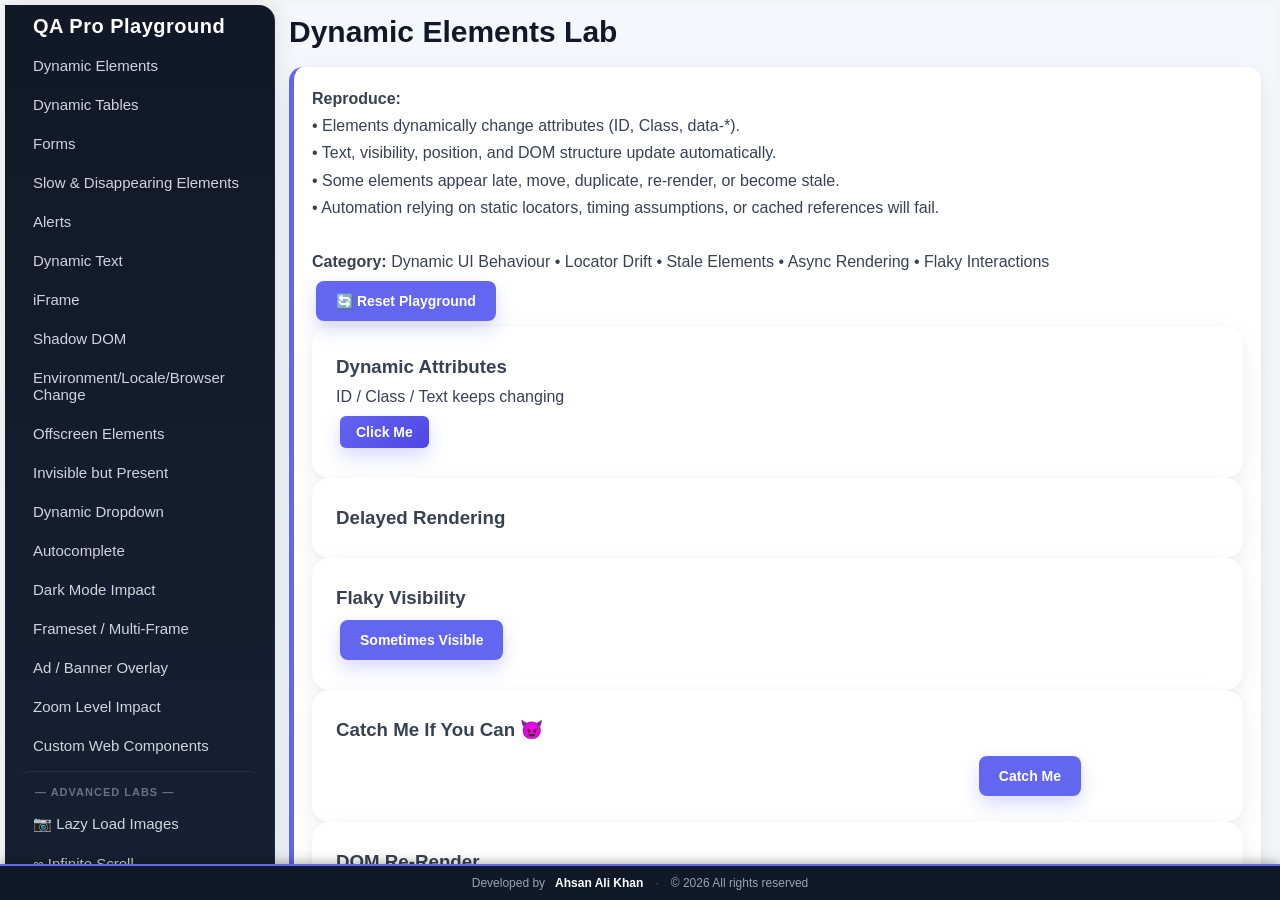
==== commit 301b8e73: "Add files via upload" ====
--- a/index.html
+++ b/index.html
@@ -1218,6 +1218,9 @@
     <div onclick="show('calendarPicker')">📅 Calendar / Date Picker</div>
     <div onclick="show('dropdownScenarios')">⬇️ Multi-Select &amp; Dependent Dropdowns</div>
     <div onclick="show('sessionAttributes')">🔐 Session-Based Attributes</div>
+    <div onclick="show('inputMasking')">🎭 Input Masking</div>
+    <div onclick="show('printDialog')">🖨️ Print Dialog</div>
+    <div onclick="show('contextMenuSection')">🖱️ Right-Click Context Menu</div>
     <a href="locator-break-reproduction-guide.html" target="_blank" style="display:flex;align-items:center;gap:8px;padding:10px 16px;color:#9ca3af;text-decoration:none;font-size:13px;border-top:1px solid rgba(255,255,255,0.08);margin-top:8px;transition:color .2s;" onmouseover="this.style.color='#f9fafb'" onmouseout="this.style.color='#9ca3af'">
       <span style="font-size:15px;">📖</span> Locator Break Guide
     </a>
@@ -3122,6 +3125,186 @@
       </div>
     </div>
 
+    <!-- INPUT MASKING -->
+    <div id="inputMasking" class="section hidden">
+      <h2>Input Masking Lab</h2>
+      <p style="color:#6b7280;margin-bottom:20px;">Fields auto-format input as the user types. The automation challenge: <code>element.value</code>, the visible text, and the raw keystrokes are all different. Selectors based on expected raw input will fail.</p>
+
+      <div style="display:grid;grid-template-columns:repeat(auto-fill,minmax(320px,1fr));gap:20px;">
+
+        <!-- Phone -->
+        <div style="background:#f8fafc;border:1px solid #e5e7eb;border-radius:12px;padding:20px;">
+          <div style="font-weight:700;font-size:15px;margin-bottom:4px;">📱 Phone Number</div>
+          <div style="font-size:12px;color:#6b7280;margin-bottom:12px;">Auto-formats to <code>(XXX) XXX-XXXX</code></div>
+          <input id="mask-phone" type="tel" placeholder="(___) ___-____"
+                 data-mask-type="phone" data-raw-value="" data-masked-value=""
+                 style="padding:10px 14px;border:2px solid #d1d5db;border-radius:8px;font-size:16px;width:100%;box-sizing:border-box;font-family:monospace;letter-spacing:1px;">
+          <div style="margin-top:10px;font-size:12px;color:#6b7280;display:flex;gap:16px;flex-wrap:wrap;">
+            <span>Raw: <code id="mask-phone-raw" style="color:#6366f1;font-weight:700;">—</code></span>
+            <span>Masked: <code id="mask-phone-masked" style="color:#10b981;font-weight:700;">—</code></span>
+          </div>
+        </div>
+
+        <!-- Credit Card -->
+        <div style="background:#f8fafc;border:1px solid #e5e7eb;border-radius:12px;padding:20px;">
+          <div style="font-weight:700;font-size:15px;margin-bottom:4px;">💳 Credit Card</div>
+          <div style="font-size:12px;color:#6b7280;margin-bottom:12px;">Auto-formats to <code>XXXX XXXX XXXX XXXX</code></div>
+          <input id="mask-cc" type="text" placeholder="____ ____ ____ ____"
+                 data-mask-type="credit-card" data-raw-value="" data-masked-value="" maxlength="19"
+                 style="padding:10px 14px;border:2px solid #d1d5db;border-radius:8px;font-size:16px;width:100%;box-sizing:border-box;font-family:monospace;letter-spacing:2px;">
+          <div style="margin-top:10px;font-size:12px;color:#6b7280;display:flex;gap:16px;flex-wrap:wrap;">
+            <span>Raw digits: <code id="mask-cc-raw" style="color:#6366f1;font-weight:700;">—</code></span>
+            <span>Masked: <code id="mask-cc-masked" style="color:#10b981;font-weight:700;">—</code></span>
+          </div>
+        </div>
+
+        <!-- Date -->
+        <div style="background:#f8fafc;border:1px solid #e5e7eb;border-radius:12px;padding:20px;">
+          <div style="font-weight:700;font-size:15px;margin-bottom:4px;">📅 Date</div>
+          <div style="font-size:12px;color:#6b7280;margin-bottom:12px;">Auto-formats to <code>MM/DD/YYYY</code></div>
+          <input id="mask-date" type="text" placeholder="MM/DD/YYYY"
+                 data-mask-type="date" data-raw-value="" data-masked-value="" data-valid="" maxlength="10"
+                 style="padding:10px 14px;border:2px solid #d1d5db;border-radius:8px;font-size:16px;width:100%;box-sizing:border-box;font-family:monospace;letter-spacing:1px;">
+          <div style="margin-top:10px;font-size:12px;color:#6b7280;display:flex;gap:16px;flex-wrap:wrap;">
+            <span>Raw: <code id="mask-date-raw" style="color:#6366f1;font-weight:700;">—</code></span>
+            <span>Valid: <span id="mask-date-validity" data-valid="" style="font-weight:700;color:#6b7280;">—</span></span>
+          </div>
+        </div>
+
+        <!-- SSN -->
+        <div style="background:#f8fafc;border:1px solid #e5e7eb;border-radius:12px;padding:20px;">
+          <div style="font-weight:700;font-size:15px;margin-bottom:4px;">🔒 SSN (last 4 visible)</div>
+          <div style="font-size:12px;color:#6b7280;margin-bottom:12px;">Auto-formats to <code>XXX-XX-XXXX</code>, first 5 digits masked</div>
+          <input id="mask-ssn" type="text" placeholder="___-__-____"
+                 data-mask-type="ssn" data-raw-value="" data-masked-value="" maxlength="11"
+                 style="padding:10px 14px;border:2px solid #d1d5db;border-radius:8px;font-size:16px;width:100%;box-sizing:border-box;font-family:monospace;letter-spacing:1px;">
+          <div style="margin-top:10px;font-size:12px;color:#6b7280;">
+            <span>Raw digits: <code id="mask-ssn-raw" style="color:#6366f1;font-weight:700;">—</code></span>
+          </div>
+        </div>
+
+      </div>
+
+      <div style="margin-top:20px;padding:14px 18px;background:#eff6ff;border:1px solid #bfdbfe;border-radius:10px;font-size:13px;color:#1e40af;">
+        <strong>Automation tip:</strong> Use <code>element.getAttribute('data-raw-value')</code> to read the unformatted digits, or <code>element.getAttribute('data-masked-value')</code> for the formatted string. <code>element.value</code> returns the masked value.
+      </div>
+    </div>
+
+    <!-- PRINT DIALOG -->
+    <div id="printDialog" class="section hidden">
+      <h2>Print Dialog Lab</h2>
+      <p style="color:#6b7280;margin-bottom:20px;"><code>window.print()</code> opens a system-level dialog that freezes JS execution and can dismiss overlays or reset focus. Observe <code>data-print-state</code> lifecycle transitions and <code>beforeprint</code> / <code>afterprint</code> events.</p>
+
+      <div id="print-state-wrapper" data-print-state="idle" style="background:#f8fafc;border:2px solid #e5e7eb;border-radius:14px;padding:24px;margin-bottom:20px;transition:border-color .3s;">
+
+        <div style="display:flex;align-items:center;gap:16px;flex-wrap:wrap;margin-bottom:20px;">
+          <div style="font-size:13px;color:#6b7280;">Print state:</div>
+          <div id="print-state-badge" data-state="idle"
+               style="padding:6px 16px;border-radius:20px;font-size:13px;font-weight:700;background:#e5e7eb;color:#374151;">
+            idle
+          </div>
+          <div style="font-size:12px;color:#9ca3af;">(<code>data-print-state</code> on wrapper)</div>
+        </div>
+
+        <div style="display:flex;gap:12px;flex-wrap:wrap;margin-bottom:20px;">
+          <button id="print-trigger-btn" onclick="window.print()"
+                  style="padding:10px 22px;background:#6366f1;color:#fff;border:none;border-radius:8px;font-size:14px;font-weight:600;cursor:pointer;">
+            🖨️ Trigger Print Dialog
+          </button>
+          <button onclick="document.getElementById('print-state-wrapper').setAttribute('data-print-state','idle');document.getElementById('print-state-badge').textContent='idle';document.getElementById('print-state-badge').setAttribute('data-state','idle');document.getElementById('print-state-badge').style.background='#e5e7eb';document.getElementById('print-state-badge').style.color='#374151';document.getElementById('print-event-log').innerHTML='';"
+                  style="padding:10px 22px;background:#f3f4f6;color:#374151;border:1px solid #d1d5db;border-radius:8px;font-size:14px;cursor:pointer;">
+            Reset
+          </button>
+        </div>
+
+        <div style="margin-bottom:16px;">
+          <div style="font-size:13px;font-weight:600;color:#374151;margin-bottom:8px;">Event log:</div>
+          <div id="print-event-log" data-event-count="0"
+               style="background:#111827;border-radius:8px;padding:14px;font-family:monospace;font-size:12px;color:#d1d5db;min-height:60px;max-height:160px;overflow-y:auto;">
+            <span style="color:#4b5563;">— no events yet —</span>
+          </div>
+        </div>
+
+        <!-- Print preview area -->
+        <div style="border:2px dashed #d1d5db;border-radius:10px;padding:20px;background:#fff;">
+          <div style="font-size:12px;font-weight:700;color:#9ca3af;text-transform:uppercase;letter-spacing:1px;margin-bottom:12px;">Print Preview Area</div>
+          <div id="print-content" style="font-size:14px;color:#374151;line-height:1.6;">
+            <strong>QA Pro Playground — Print Test Page</strong><br>
+            This content is visible in print preview.<br>
+            The sidebar and buttons are hidden via <code>@media print</code>.<br>
+            Timestamp: <span id="print-timestamp" style="font-family:monospace;color:#6366f1;">—</span>
+          </div>
+        </div>
+      </div>
+
+      <div style="padding:14px 18px;background:#fffbeb;border:1px solid #fde68a;border-radius:10px;font-size:13px;color:#92400e;">
+        <strong>Automation tip:</strong> Poll <code>data-print-state</code> for <code>"beforeprint"</code> → <code>"afterprint"</code> transitions. The print dialog blocks JS — any assertion inside the dialog freeze window will time out. Use <code>beforeprint</code>/<code>afterprint</code> events to detect the dialog lifecycle.
+      </div>
+    </div>
+
+    <!-- RIGHT-CLICK CONTEXT MENU -->
+    <div id="contextMenuSection" class="section hidden">
+      <h2>Right-Click Context Menu Lab</h2>
+      <p style="color:#6b7280;margin-bottom:20px;">Custom context menus suppress the browser's native menu. The automation challenge: right-click triggers are not standard WebDriver clicks, and the menu only exists in DOM while visible (<code>data-menu-visible</code>). Menu items have <code>data-action</code> attributes for targeting.</p>
+
+      <!-- Global custom context menu (DOM-injected, position absolute) -->
+      <div id="qa-context-menu" data-menu-visible="false"
+           style="display:none;position:fixed;z-index:9999;background:#fff;border:1px solid #e5e7eb;border-radius:10px;box-shadow:0 8px 24px rgba(0,0,0,.15);padding:6px 0;min-width:180px;">
+        <div data-action="copy"   class="ctx-item" style="padding:9px 18px;cursor:pointer;font-size:13px;font-weight:500;color:#374151;display:flex;align-items:center;gap:10px;" onmouseover="this.style.background='#f0f4ff'" onmouseout="this.style.background=''">📋 Copy</div>
+        <div data-action="paste"  class="ctx-item" style="padding:9px 18px;cursor:pointer;font-size:13px;font-weight:500;color:#374151;display:flex;align-items:center;gap:10px;" onmouseover="this.style.background='#f0f4ff'" onmouseout="this.style.background=''">📌 Paste</div>
+        <div data-action="edit"   class="ctx-item" style="padding:9px 18px;cursor:pointer;font-size:13px;font-weight:500;color:#374151;display:flex;align-items:center;gap:10px;" onmouseover="this.style.background='#f0f4ff'" onmouseout="this.style.background=''">✏️ Edit</div>
+        <div style="height:1px;background:#f3f4f6;margin:4px 0;"></div>
+        <div data-action="duplicate" class="ctx-item" style="padding:9px 18px;cursor:pointer;font-size:13px;font-weight:500;color:#374151;display:flex;align-items:center;gap:10px;" onmouseover="this.style.background='#f0f4ff'" onmouseout="this.style.background=''">⧉ Duplicate</div>
+        <div data-action="delete" class="ctx-item" style="padding:9px 18px;cursor:pointer;font-size:13px;font-weight:500;color:#ef4444;display:flex;align-items:center;gap:10px;" onmouseover="this.style.background='#fff1f2'" onmouseout="this.style.background=''">🗑️ Delete</div>
+      </div>
+
+      <div style="display:grid;grid-template-columns:repeat(auto-fill,minmax(280px,1fr));gap:20px;margin-bottom:20px;">
+
+        <!-- Target A — plain div -->
+        <div id="ctx-target-a" data-context-target="card-a" data-last-action=""
+             oncontextmenu="return false;"
+             style="background:linear-gradient(135deg,#eef2ff,#e0e7ff);border:2px solid #c7d2fe;border-radius:12px;padding:28px 20px;cursor:context-menu;text-align:center;user-select:none;">
+          <div style="font-size:28px;margin-bottom:8px;">📦</div>
+          <div style="font-weight:700;color:#3730a3;">Card A</div>
+          <div style="font-size:12px;color:#6366f1;margin-top:4px;">Right-click me</div>
+          <div id="ctx-a-status" style="margin-top:10px;font-size:12px;color:#4338ca;min-height:18px;"></div>
+        </div>
+
+        <!-- Target B — image-like div -->
+        <div id="ctx-target-b" data-context-target="card-b" data-last-action=""
+             oncontextmenu="return false;"
+             style="background:linear-gradient(135deg,#f0fdf4,#dcfce7);border:2px solid #86efac;border-radius:12px;padding:28px 20px;cursor:context-menu;text-align:center;user-select:none;">
+          <div style="font-size:28px;margin-bottom:8px;">🖼️</div>
+          <div style="font-weight:700;color:#166534;">Card B</div>
+          <div style="font-size:12px;color:#16a34a;margin-top:4px;">Right-click me</div>
+          <div id="ctx-b-status" style="margin-top:10px;font-size:12px;color:#15803d;min-height:18px;"></div>
+        </div>
+
+        <!-- Target C — text block -->
+        <div id="ctx-target-c" data-context-target="card-c" data-last-action=""
+             oncontextmenu="return false;"
+             style="background:linear-gradient(135deg,#fefce8,#fef9c3);border:2px solid #fde047;border-radius:12px;padding:28px 20px;cursor:context-menu;text-align:center;user-select:none;">
+          <div style="font-size:28px;margin-bottom:8px;">📝</div>
+          <div style="font-weight:700;color:#713f12;">Card C</div>
+          <div style="font-size:12px;color:#a16207;margin-top:4px;">Right-click me</div>
+          <div id="ctx-c-status" style="margin-top:10px;font-size:12px;color:#854d0e;min-height:18px;"></div>
+        </div>
+
+      </div>
+
+      <!-- Action log -->
+      <div style="background:#f8fafc;border:1px solid #e5e7eb;border-radius:12px;padding:18px;margin-bottom:16px;">
+        <div style="font-size:13px;font-weight:600;color:#374151;margin-bottom:10px;">Action Log <span id="ctx-action-count" data-count="0" style="background:#e5e7eb;color:#374151;padding:2px 8px;border-radius:10px;font-size:11px;margin-left:6px;">0</span></div>
+        <div id="ctx-action-log" style="font-family:monospace;font-size:12px;color:#374151;min-height:40px;max-height:140px;overflow-y:auto;display:flex;flex-direction:column;gap:4px;">
+          <span style="color:#9ca3af;">— no actions yet —</span>
+        </div>
+      </div>
+
+      <div style="padding:14px 18px;background:#f0fdf4;border:1px solid #86efac;border-radius:10px;font-size:13px;color:#166534;">
+        <strong>Automation tip:</strong> Use <code>Actions.contextClick(element).perform()</code> in Selenium or <code>element.dispatchEvent(new MouseEvent('contextmenu',…))</code>. Then locate menu items via <code>[data-action="copy"]</code>. The menu wrapper has <code>data-menu-visible="true"</code> when open.
+      </div>
+    </div>
+
     <!-- TOAST CONTAINER (global, used by showToast) -->
     <div id="toast-container"></div>
 
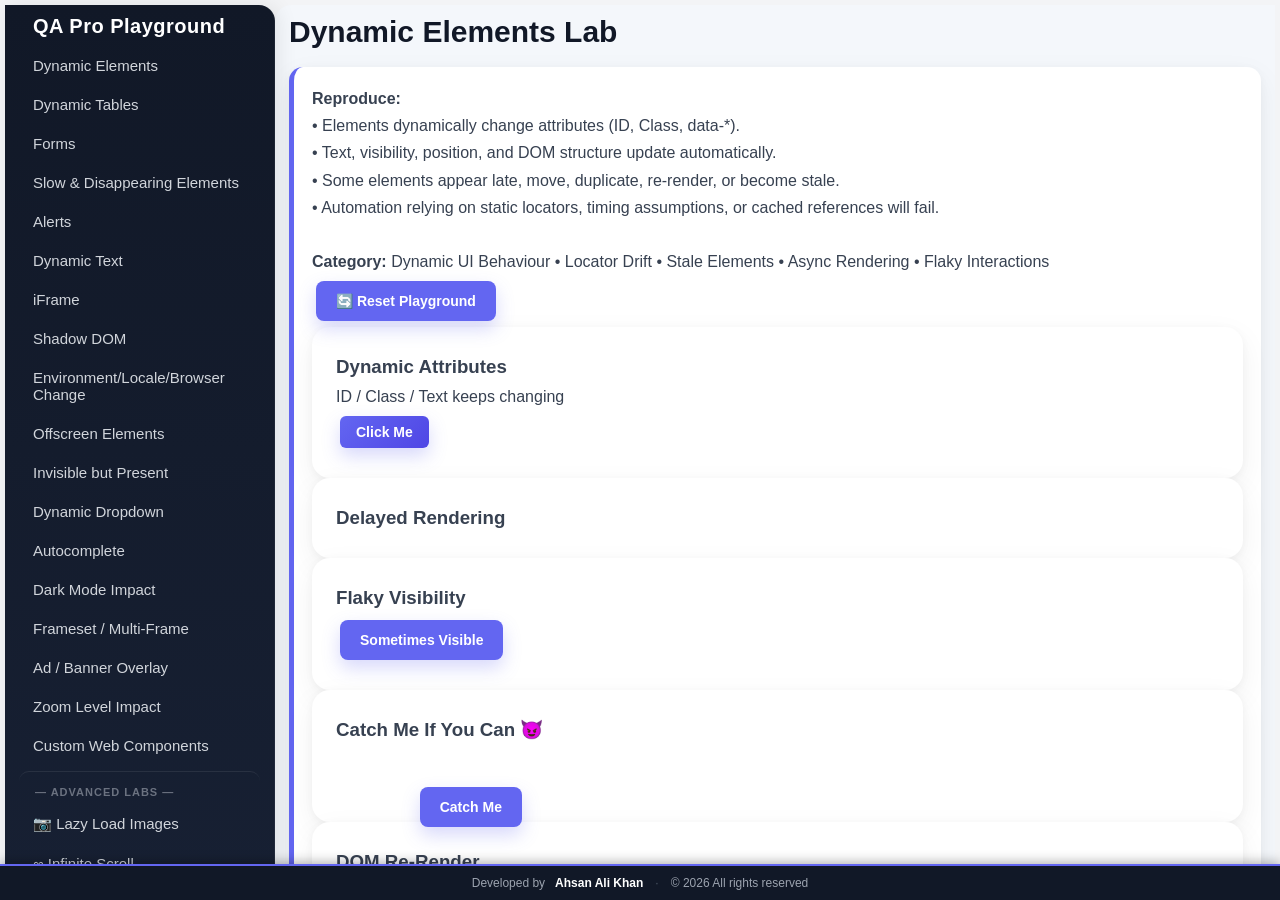
==== commit 58f9abeb: "Upload" ====
--- a/index.html
+++ b/index.html
@@ -3128,7 +3128,14 @@
     <!-- INPUT MASKING -->
     <div id="inputMasking" class="section hidden">
       <h2>Input Masking Lab</h2>
-      <p style="color:#6b7280;margin-bottom:20px;">Fields auto-format input as the user types. The automation challenge: <code>element.value</code>, the visible text, and the raw keystrokes are all different. Selectors based on expected raw input will fail.</p>
+      <div class="note">
+        <b>Reproduce:</b><br>
+        • Type digits into any field — the displayed value is automatically formatted as you type.<br>
+        • <code>element.value</code> returns the masked string, not the raw keystrokes — e.g. typing <code>2125550123</code> yields <code>(212) 555-0123</code>.<br>
+        • Automation that asserts on raw digit input will fail; automation reading <code>element.value</code> gets the mask.<br>
+        • Use <code>getAttribute('data-raw-value')</code> for unformatted digits, <code>getAttribute('data-masked-value')</code> for the formatted display value.<br><br>
+        <b>Category:</b> Input Masking • Value Mismatch • Attribute-Based Assertions • Form Automation
+      </div>
 
       <div style="display:grid;grid-template-columns:repeat(auto-fill,minmax(320px,1fr));gap:20px;">
 
@@ -3193,7 +3200,14 @@
     <!-- PRINT DIALOG -->
     <div id="printDialog" class="section hidden">
       <h2>Print Dialog Lab</h2>
-      <p style="color:#6b7280;margin-bottom:20px;"><code>window.print()</code> opens a system-level dialog that freezes JS execution and can dismiss overlays or reset focus. Observe <code>data-print-state</code> lifecycle transitions and <code>beforeprint</code> / <code>afterprint</code> events.</p>
+      <div class="note">
+        <b>Reproduce:</b><br>
+        • Click <b>Trigger Print Dialog</b> — <code>window.print()</code> opens a system-level dialog that completely freezes JS execution.<br>
+        • Any WebDriver assertion, click, or wait that runs during the freeze will time out.<br>
+        • <code>data-print-state</code> on <code>#print-state-wrapper</code> transitions: <code>idle → beforeprint → printing → afterprint → idle</code>.<br>
+        • <code>@media print</code> rules hide the sidebar and buttons — screenshots taken during <code>beforeprint</code> show a different layout.<br><br>
+        <b>Category:</b> Print Dialog • JS Execution Freeze • beforeprint/afterprint Events • Layout Change • Timeout
+      </div>
 
       <div id="print-state-wrapper" data-print-state="idle" style="background:#f8fafc;border:2px solid #e5e7eb;border-radius:14px;padding:24px;margin-bottom:20px;transition:border-color .3s;">
 
@@ -3245,7 +3259,15 @@
     <!-- RIGHT-CLICK CONTEXT MENU -->
     <div id="contextMenuSection" class="section hidden">
       <h2>Right-Click Context Menu Lab</h2>
-      <p style="color:#6b7280;margin-bottom:20px;">Custom context menus suppress the browser's native menu. The automation challenge: right-click triggers are not standard WebDriver clicks, and the menu only exists in DOM while visible (<code>data-menu-visible</code>). Menu items have <code>data-action</code> attributes for targeting.</p>
+      <div class="note">
+        <b>Reproduce:</b><br>
+        • Right-click any card — the native browser context menu is suppressed and a custom menu appears.<br>
+        • Each card has a different action delay: <b>Card A</b> responds instantly, <b>Card B</b> after 1.5 s, <b>Card C</b> after 4 s — simulating slow server callbacks.<br>
+        • <code>#qa-context-menu[data-menu-visible]</code> toggles <code>false → true</code> on open and back to <code>false</code> after selection or outside click.<br>
+        • Menu items are located by <code>[data-action]</code>; the selected card records the action in <code>data-last-action</code>.<br>
+        • Automation using <code>Actions.contextClick()</code> must wait for <code>data-menu-visible="true"</code> before attempting to click a menu item.<br><br>
+        <b>Category:</b> Right-Click • Custom Context Menu • Action Delay • Timeout • data-menu-visible State • data-action Targeting
+      </div>
 
       <!-- Global custom context menu (DOM-injected, position absolute) -->
       <div id="qa-context-menu" data-menu-visible="false"
@@ -3260,34 +3282,37 @@
 
       <div style="display:grid;grid-template-columns:repeat(auto-fill,minmax(280px,1fr));gap:20px;margin-bottom:20px;">
 
-        <!-- Target A — plain div -->
-        <div id="ctx-target-a" data-context-target="card-a" data-last-action=""
+        <!-- Target A — instant response -->
+        <div id="ctx-target-a" data-context-target="card-a" data-last-action="" data-action-delay="0"
              oncontextmenu="return false;"
-             style="background:linear-gradient(135deg,#eef2ff,#e0e7ff);border:2px solid #c7d2fe;border-radius:12px;padding:28px 20px;cursor:context-menu;text-align:center;user-select:none;">
+             style="background:linear-gradient(135deg,#eef2ff,#e0e7ff);border:2px solid #c7d2fe;border-radius:12px;padding:24px 20px;cursor:context-menu;text-align:center;user-select:none;position:relative;">
+          <span style="position:absolute;top:10px;right:10px;background:#6366f1;color:#fff;font-size:10px;font-weight:700;padding:2px 8px;border-radius:10px;">⚡ Instant</span>
           <div style="font-size:28px;margin-bottom:8px;">📦</div>
           <div style="font-weight:700;color:#3730a3;">Card A</div>
           <div style="font-size:12px;color:#6366f1;margin-top:4px;">Right-click me</div>
-          <div id="ctx-a-status" style="margin-top:10px;font-size:12px;color:#4338ca;min-height:18px;"></div>
-        </div>
-
-        <!-- Target B — image-like div -->
-        <div id="ctx-target-b" data-context-target="card-b" data-last-action=""
+          <div id="ctx-a-status" data-last-action="" style="margin-top:10px;font-size:12px;color:#4338ca;min-height:18px;font-weight:600;"></div>
+        </div>
+
+        <!-- Target B — 1.5s delay -->
+        <div id="ctx-target-b" data-context-target="card-b" data-last-action="" data-action-delay="1500"
              oncontextmenu="return false;"
-             style="background:linear-gradient(135deg,#f0fdf4,#dcfce7);border:2px solid #86efac;border-radius:12px;padding:28px 20px;cursor:context-menu;text-align:center;user-select:none;">
+             style="background:linear-gradient(135deg,#f0fdf4,#dcfce7);border:2px solid #86efac;border-radius:12px;padding:24px 20px;cursor:context-menu;text-align:center;user-select:none;position:relative;">
+          <span style="position:absolute;top:10px;right:10px;background:#16a34a;color:#fff;font-size:10px;font-weight:700;padding:2px 8px;border-radius:10px;">⏱ 1.5s delay</span>
           <div style="font-size:28px;margin-bottom:8px;">🖼️</div>
           <div style="font-weight:700;color:#166534;">Card B</div>
           <div style="font-size:12px;color:#16a34a;margin-top:4px;">Right-click me</div>
-          <div id="ctx-b-status" style="margin-top:10px;font-size:12px;color:#15803d;min-height:18px;"></div>
-        </div>
-
-        <!-- Target C — text block -->
-        <div id="ctx-target-c" data-context-target="card-c" data-last-action=""
+          <div id="ctx-b-status" data-last-action="" style="margin-top:10px;font-size:12px;color:#15803d;min-height:18px;font-weight:600;"></div>
+        </div>
+
+        <!-- Target C — 4s delay -->
+        <div id="ctx-target-c" data-context-target="card-c" data-last-action="" data-action-delay="4000"
              oncontextmenu="return false;"
-             style="background:linear-gradient(135deg,#fefce8,#fef9c3);border:2px solid #fde047;border-radius:12px;padding:28px 20px;cursor:context-menu;text-align:center;user-select:none;">
+             style="background:linear-gradient(135deg,#fefce8,#fef9c3);border:2px solid #fde047;border-radius:12px;padding:24px 20px;cursor:context-menu;text-align:center;user-select:none;position:relative;">
+          <span style="position:absolute;top:10px;right:10px;background:#d97706;color:#fff;font-size:10px;font-weight:700;padding:2px 8px;border-radius:10px;">🐢 4s delay</span>
           <div style="font-size:28px;margin-bottom:8px;">📝</div>
           <div style="font-weight:700;color:#713f12;">Card C</div>
           <div style="font-size:12px;color:#a16207;margin-top:4px;">Right-click me</div>
-          <div id="ctx-c-status" style="margin-top:10px;font-size:12px;color:#854d0e;min-height:18px;"></div>
+          <div id="ctx-c-status" data-last-action="" style="margin-top:10px;font-size:12px;color:#854d0e;min-height:18px;font-weight:600;"></div>
         </div>
 
       </div>
@@ -3296,7 +3321,7 @@
       <div style="background:#f8fafc;border:1px solid #e5e7eb;border-radius:12px;padding:18px;margin-bottom:16px;">
         <div style="font-size:13px;font-weight:600;color:#374151;margin-bottom:10px;">Action Log <span id="ctx-action-count" data-count="0" style="background:#e5e7eb;color:#374151;padding:2px 8px;border-radius:10px;font-size:11px;margin-left:6px;">0</span></div>
         <div id="ctx-action-log" style="font-family:monospace;font-size:12px;color:#374151;min-height:40px;max-height:140px;overflow-y:auto;display:flex;flex-direction:column;gap:4px;">
-          <span style="color:#9ca3af;">— no actions yet —</span>
+          <span class="ctx-placeholder" style="color:#9ca3af;">— no actions yet —</span>
         </div>
       </div>
 
